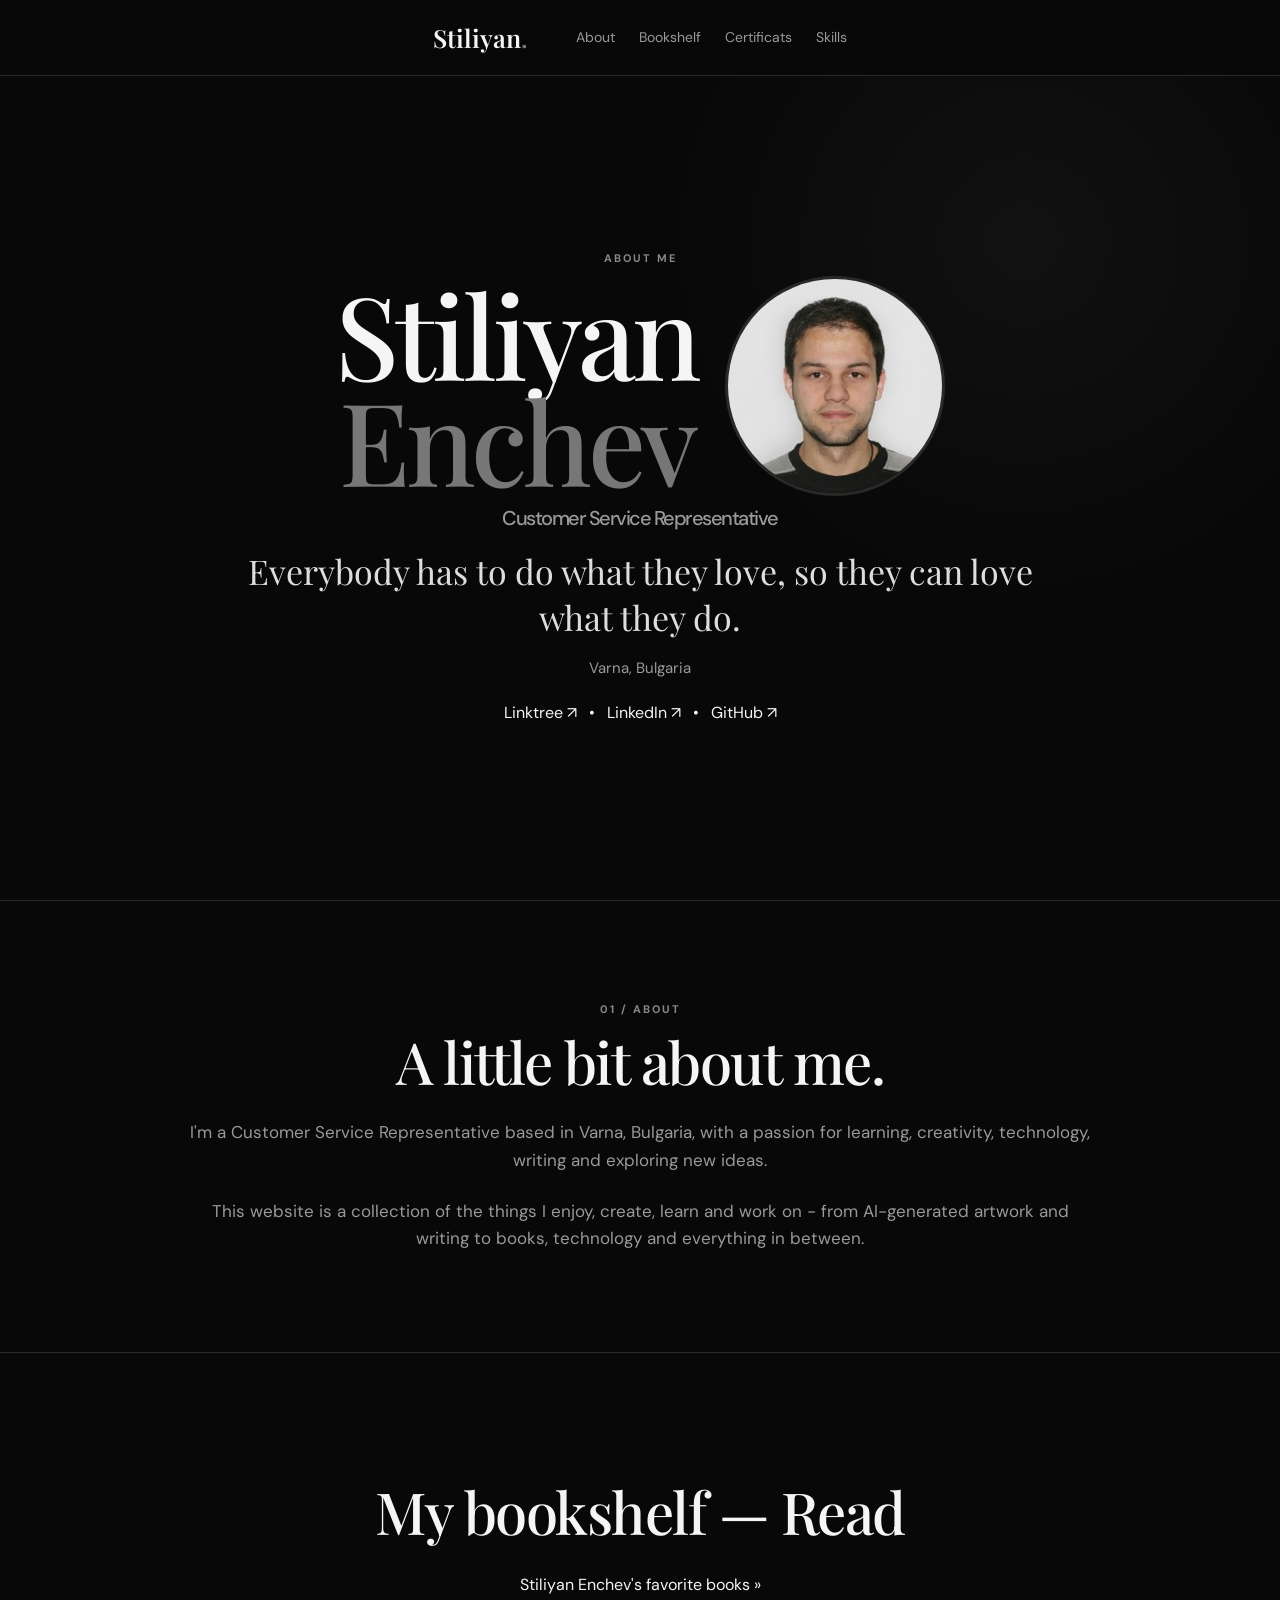
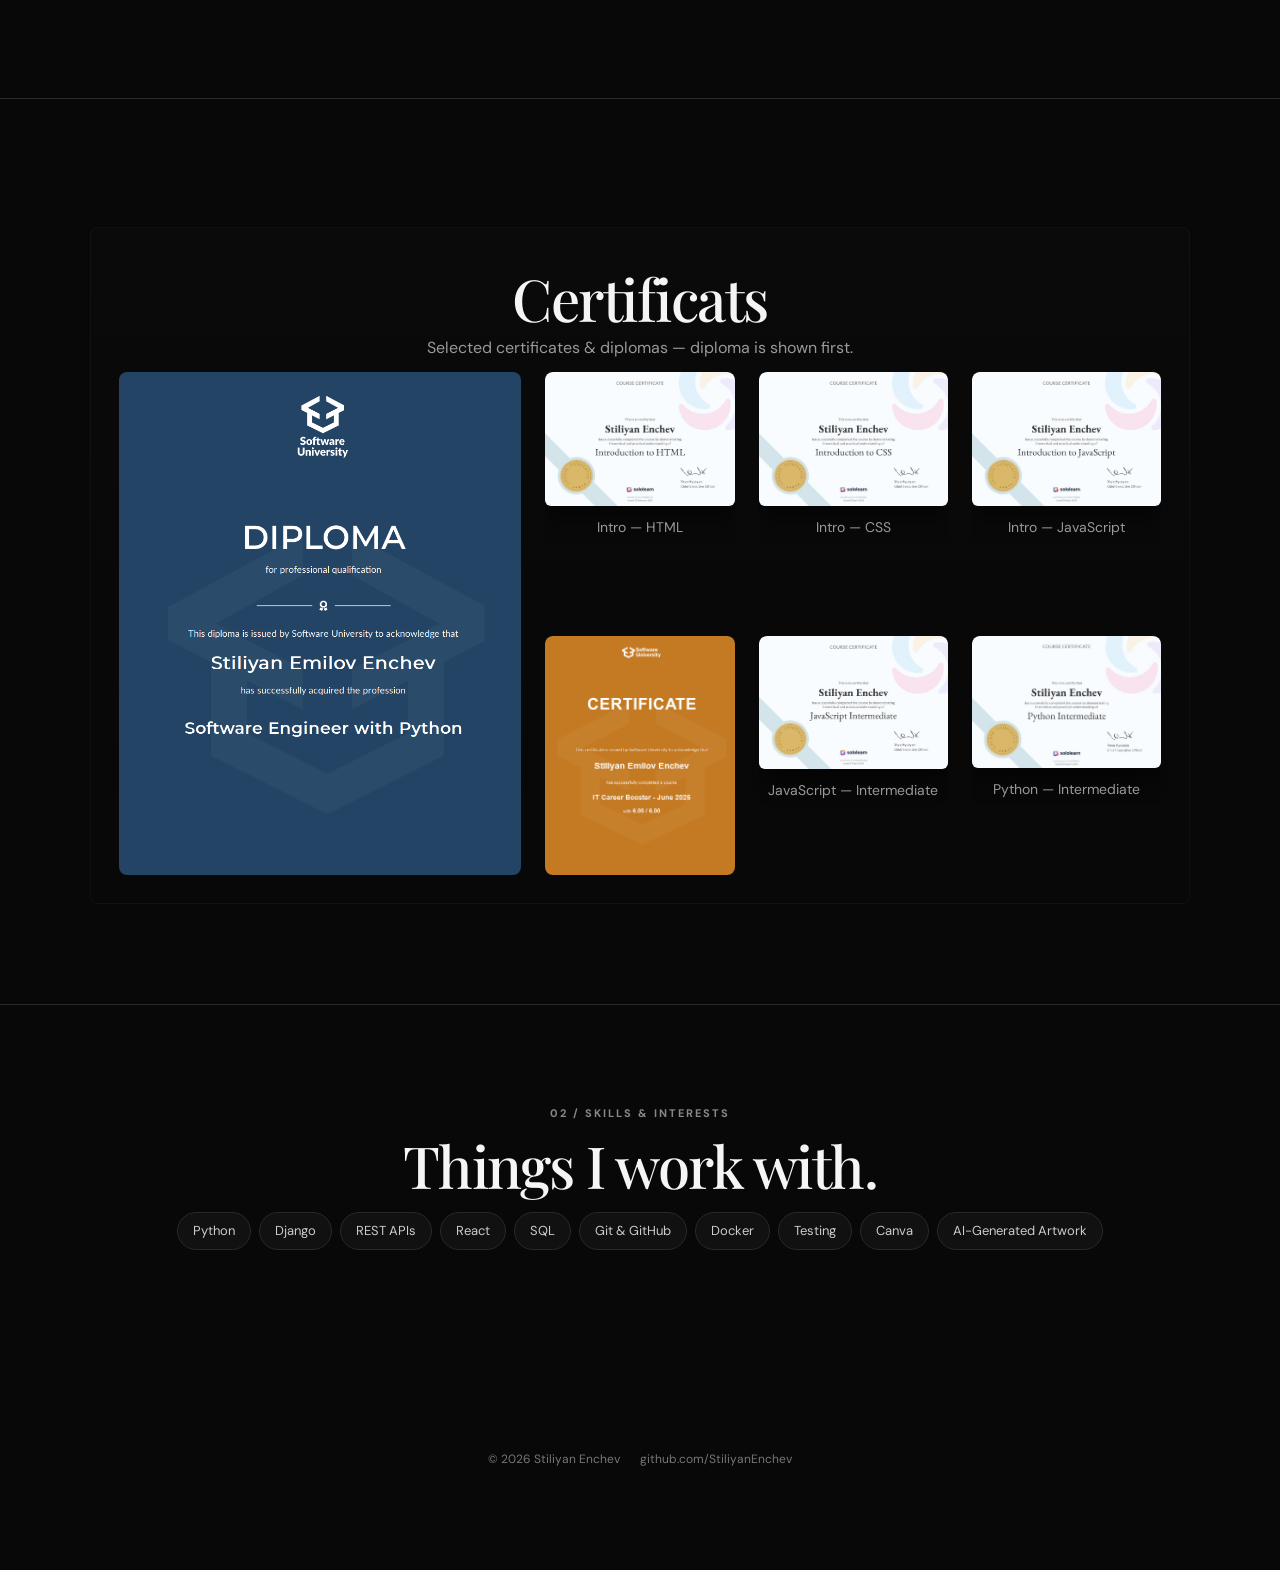
==== index.html @ a4b48a92 "update" ====
<!doctype html>
<html lang="en">
<head>
  <meta charset="utf-8" />
  <meta name="viewport" content="width=device-width, initial-scale=1" />
  <meta name="description" content="Stiliyan Enchev - personal portfolio, creative work, writing, AI artwork and books." />
  <title>Stiliyan Enchev | Personal Portfolio</title>

  <link href="https://fonts.googleapis.com/css2?family=DM+Sans:wght@400;500;600;700&family=Playfair+Display:wght@500;600&display=swap" rel="stylesheet">

  <style>
    :root{
      --background:#080808;
      --surface:#111111;
      --muted-surface:#171717;
      --text:#f5f5f5;
      --muted:#999999;
      --border:#292929;
      --white:#ffffff;

      --max-width:1400px;
      --content-width:1100px;
      --section-padding:100px;
      --header-height:76px;

      --avatar-size:220px;
      --avatar-size-medium:180px;
      --avatar-size-mobile:140px;
    }

    *{margin:0;padding:0;box-sizing:border-box;}
    html{scroll-behavior:smooth;}
    body{
      background:var(--background);
      color:var(--text);
      font-family:"DM Sans",sans-serif;
      line-height:1.6;
    }
    a{color:inherit;text-decoration:none;}

    /* Layout */
    .container{
      width: min(var(--max-width), calc(100% - 64px));
      margin:0 auto;
      text-align:center;
    }
    .content, .hero-content { max-width: var(--content-width); margin:0 auto; text-align:center; }

    /* Header */
    .site-header{ position:fixed; top:0; left:0; width:100%; height:var(--header-height); z-index:1000; background:rgba(8,8,8,0.88); backdrop-filter:blur(15px); border-bottom:1px solid var(--border); }
    .nav{ height:100%; display:flex; align-items:center; justify-content:center; gap:48px; }
    .logo{ font-family:"Playfair Display", serif; font-size:25px; font-weight:600; }
    .logo span{ color:#777777; }
    .nav-links{ display:flex; gap:24px; }
    .nav-links a{ color:var(--muted); font-size:14px; transition:color .2s; }
    .nav-links a:hover{ color:var(--white); }

    /* Typography */
    .eyebrow{ color:#888888; font-size:11px; font-weight:700; letter-spacing:2px; text-transform:uppercase; display:block; text-align:center; margin-bottom:8px; }
    h1,h2{ font-family:"Playfair Display", serif; font-weight:500; text-align:center; }
    h1{ font-size:clamp(64px,9vw,120px); line-height:0.92; letter-spacing:-4px; margin:0; }
    h1 span{ color:#777777; }
    h2{ font-size:clamp(36px,5vw,58px); line-height:1.05; letter-spacing:-1.5px; margin:12px 0 0; }

    main{ padding-top:var(--header-height); }

    .hero{ min-height:calc(100vh - var(--header-height)); display:flex; align-items:center; padding:var(--section-padding) 0; background:radial-gradient(circle at 80% 20%, rgba(255,255,255,0.04), transparent 30%); }
    .hero h2{ font-family:"DM Sans", sans-serif; font-size:20px; font-weight:500; color:var(--muted); margin-top:12px; }
    .hero-quote{ max-width:820px; margin:20px auto 0; font-family:"Playfair Display", serif; font-size:clamp(23px,3vw,34px); line-height:1.35; color:#dddddd; }
    .location{ margin-top:16px; color:var(--muted); font-size:15px; }

    /* Name + avatar */
    .name-row{
      display:inline-flex;
      align-items:center;
      gap:28px;
      justify-content:center;
      flex-wrap:wrap;
      text-align:center;
    }
    .name-row h1{ margin:0; }
    .avatar{
      width:var(--avatar-size);
      height:var(--avatar-size);
      border-radius:50%;
      object-fit:cover;
      border:3px solid var(--border);
      display:block;
      flex:0 0 var(--avatar-size);
    }

    /* Sections */
    .section{ padding:var(--section-padding) 0; border-top:1px solid var(--border); }
    .two-column{ width:100%; display:flex; flex-direction:column; align-items:center; gap:28px; }
    .section-text{ max-width:900px; color:var(--muted); font-size:17px; margin:0 auto; }
    .section-text p + p{ margin-top:24px; }

    .skills-list{ display:flex; flex-wrap:wrap; gap:8px; justify-content:center; margin:16px auto 0; }
    .skills-list span{ display:inline-flex; align-items:center; padding:8px 15px; border:1px solid var(--border); border-radius:30px; background:var(--surface); color:#cccccc; font-size:13px; transition:transform .2s, background .2s, color .2s; }
    .skills-list span:hover{ transform:translateY(-2px); background:var(--white); color:#000; }

    /* Bookshelf kept (styles omitted here for brevity) */
    .bookshelf { margin: 28px auto 0; max-width: calc(var(--content-width)); color: var(--text); }
    .gr_grid_container { display: grid; grid-template-columns: repeat(auto-fill, minmax(110px, 1fr)); gap: 16px; align-items: start; justify-items: center; padding: 8px 6px; margin: 0 auto; }
    .gr_grid_book_container { float: none; width: 100%; max-width: 140px; height: auto; padding: 0; overflow: hidden; display:flex; align-items:center; justify-content:center; background:transparent; }
    .gr_grid_book_container img { width:100%; height:auto; display:block; border-radius:6px; box-shadow:0 6px 18px rgba(0,0,0,0.45); transition: transform .18s ease, box-shadow .18s ease; }
    .gr_grid_book_container a:hover img { transform: translateY(-6px) scale(1.03); box-shadow: 0 12px 28px rgba(0,0,0,0.55); }

    /* CERTIFICATES SECTION (updated) */
    .certificates {
      background: linear-gradient(180deg, rgba(255,255,255,0.01), rgba(255,255,255,0.00));
      border: 1px solid rgba(255,255,255,0.03);
      padding: 28px;
      border-radius: 8px;
      margin: 28px auto 0;
      max-width: calc(var(--content-width));
      color: var(--text);
    }

    /* Responsive grid that adapts number of columns */
    .cert-grid {
      display: grid;
      grid-template-columns: repeat(auto-fit, minmax(180px, 1fr));
      gap: 20px;
      align-items: stretch;
      justify-items: center;
      margin-top: 12px;
      /* ensure items have consistent row height if spanning */
      grid-auto-rows: 1fr;
    }

    /* Diploma (first) emphasized: spans 2 columns and 2 rows on wide screens */
    .cert-grid > .cert-card:first-child {
      grid-column: span 2;
      grid-row: span 2;
      width: 100%;
      max-width: 520px;
    }

    .cert-card {
      width: 100%;
      max-width: 320px;
      display: block;
      background: transparent;
      border-radius: 8px;
      overflow: hidden;
      /* make a uniform box with aspect-ratio so all tiles match */
      aspect-ratio: 4 / 5; /* default tile ratio */
      display: flex;
      flex-direction: column;
    }

    /* Make the first card slightly wider aspect if desired */
    .cert-grid > .cert-card:first-child img {
      /* first image will appear larger because its container spans more grid cells */
    }

    /* Image fills the card entirely and crops when needed so all cards look consistent */
    .cert-card .cert-img {
      width: 100%;
      height: 100%;
      object-fit: cover;
      display: block;
      border-radius: 6px;
      transition: transform .18s ease, box-shadow .18s ease;
      box-shadow: 0 8px 24px rgba(0,0,0,0.55);
      background: linear-gradient(180deg, #111 0%, #0b0b0b 100%);
    }

    .cert-card a:hover .cert-img {
      transform: translateY(-6px) scale(1.02);
      box-shadow: 0 18px 36px rgba(0,0,0,0.65);
    }

    .cert-caption {
      margin-top: 10px;
      color: var(--muted);
      font-size: 14px;
      text-align: center;
    }

    /* Responsive adjustments */
    @media (min-width:1200px) {
      .cert-grid { gap: 24px; }
      .cert-grid > .cert-card:first-child { grid-column: span 2; grid-row: span 2; }
    }

    @media (max-width:900px){
      /* smaller screens: first card spans full width so no awkward gaps */
      .cert-grid { grid-template-columns: repeat(auto-fit, minmax(160px, 1fr)); gap: 16px; }
      .cert-grid > .cert-card:first-child { grid-column: 1 / -1; grid-row: auto; aspect-ratio: 16 / 9; max-width: 720px; }
    }

    @media (max-width:700px){
      :root{ --section-padding:70px; --avatar-size: var(--avatar-size-mobile); --content-width:calc(100% - 48px); }
      .container{ width:calc(100% - 48px); }
      .cert-grid { grid-template-columns: repeat(2, 1fr); gap: 12px; }
      .cert-grid > .cert-card:first-child { grid-column: 1 / -1; grid-row: auto; aspect-ratio: 16 / 9; max-width: 100%; }
      .cert-card { aspect-ratio: 4 / 3; }
      h1{ font-size:clamp(58px,17vw,90px); letter-spacing:-3px; }
    }

    footer{ padding:var(--section-padding) 0; }
    .footer-content{ display:flex; justify-content:center; align-items:center; gap:20px; color:#777777; font-size:12px; flex-wrap:wrap; text-align:center; }
  </style>
</head>
<body>
  <header class="site-header" role="banner">
    <nav class="nav container" role="navigation" aria-label="Main navigation">
      <a class="logo" href="#home">Stiliyan<span>.</span></a>
      <div class="nav-links">
        <a href="#about">About</a>
        <a href="#bookshelf">Bookshelf</a>
        <a href="#certificates">Certificats</a>
        <a href="#skills">Skills</a>
      </div>
    </nav>
  </header>

  <main id="main">
    <!-- HERO -->
    <section id="home" class="hero" aria-labelledby="hero-title">
      <div class="container">
        <div class="hero-content">
          <p class="eyebrow">ABOUT ME</p>

          <div class="name-row" role="group" aria-label="Name and photo">
            <h1 id="hero-title">Stiliyan<br><span>Enchev</span></h1>

            <img
              class="avatar"
              src="prof%20photo.jpg"
              srcset="prof%20photo.jpg 400w, prof%20photo.jpg 800w"
              sizes="(max-width:700px) 140px, (max-width:900px) 180px, 220px"
              alt="Stiliyan Enchev"
              width="220"
              height="220"
            />
          </div>

          <h2>Customer Service Representative</h2>

          <p class="hero-quote">Everybody has to do what they love, so they can love what they do.</p>
          <p class="location">Varna, Bulgaria</p>

          <div class="social-links" style="margin-top:20px;">
            <a href="https://linktr.ee/SEnchev" target="_blank" rel="noopener noreferrer">Linktree ↗</a>
            <span style="margin:0 8px">•</span>
            <a href="https://linkedin.com/in/stiliyan-enchev-1412b3146" target="_blank" rel="noopener noreferrer">LinkedIn ↗</a>
            <span style="margin:0 8px">•</span>
            <a href="https://github.com/StiliyanEnchev" target="_blank" rel="noopener noreferrer">GitHub ↗</a>
          </div>
        </div>
      </div>
    </section>

    <!-- ABOUT -->
    <section id="about" class="section" aria-labelledby="about-title">
      <div class="container">
        <div class="content">
          <div class="two-column">
            <div>
              <p class="eyebrow">01 / ABOUT</p>
              <h2 id="about-title">A little bit about me.</h2>
            </div>

            <div class="section-text">
              <p>I'm a Customer Service Representative based in Varna, Bulgaria, with a passion for learning, creativity, technology, writing and exploring new ideas.</p>
              <p>This website is a collection of the things I enjoy, create, learn and work on - from AI-generated artwork and writing to books, technology and everything in between.</p>
            </div>
          </div>
        </div>
      </div>
    </section>

    <!-- BOOKSHELF (Goodreads) -->
    <section id="bookshelf" class="section" aria-labelledby="bookshelf-title">
      <div class="container">
        <div class="bookshelf" role="region" aria-labelledby="bookshelf-title">
          <h2 id="bookshelf-title">My bookshelf — Read</h2>

          <div id="gr_grid_widget_1787653292">
            <div class="gr_grid_container">
              <!-- Keep your Goodreads static cover items here (omitted for brevity) -->
            </div>

            <div style="margin-top:14px; text-align:center;">
              <a class="gr_grid_branding" rel="nofollow" href="https://www.goodreads.com/user/show/72587974-stiliyan-enchev">Stiliyan Enchev's favorite books »</a>
            </div>

            <noscript><div style="margin-top:12px; color:var(--muted);">Share <a rel="nofollow" href="/">book reviews</a> and ratings with Stiliyan, and even join a <a rel="nofollow" href="/group">book club</a> on Goodreads.</div></noscript>
          </div>

          <script src="https://www.goodreads.com/review/grid_widget/72587974.My%20bookshelf?cover_size=medium&hide_link=&hide_title=&num_books=32&order=a&shelf=read&sort=date_added&widget_id=1787653292" type="text/javascript" charset="utf-8"></script>
        </div>
      </div>
    </section>

    <!-- CERTIFICATS -->
    <section id="certificates" class="section" aria-labelledby="certificates-title">
      <div class="container">
        <div class="certificates" role="region" aria-labelledby="certificates-title">
          <h2 id="certificates-title">Certificats</h2>

          <p style="color:var(--muted); margin-top:6px;">Selected certificates & diplomas — diploma is shown first.</p>

          <div class="cert-grid" aria-live="polite">
            <!-- Diploma (always first) -->
            <figure class="cert-card">
              <a href="Diploma-python.png" target="_blank" rel="noopener noreferrer">
                <img class="cert-img" src="Diploma-python.png" alt="Diploma — Python" loading="eager" />
              </a>
              <figcaption class="cert-caption">Diploma — Python</figcaption>
            </figure>

            <!-- Other certificates (all tiles have same box ratio; images will be cropped to fit) -->
            <figure class="cert-card">
              <a href="HTML-intro.jpg" target="_blank" rel="noopener noreferrer">
                <img class="cert-img" src="HTML-intro.jpg" alt="Intro to HTML" loading="lazy" />
              </a>
              <figcaption class="cert-caption">Intro — HTML</figcaption>
            </figure>

            <figure class="cert-card">
              <a href="Intro-CSS.jpg" target="_blank" rel="noopener noreferrer">
                <img class="cert-img" src="Intro-CSS.jpg" alt="Intro to CSS" loading="lazy" />
              </a>
              <figcaption class="cert-caption">Intro — CSS</figcaption>
            </figure>

            <figure class="cert-card">
              <a href="Intro-Javascript.jpg" target="_blank" rel="noopener noreferrer">
                <img class="cert-img" src="Intro-Javascript.jpg" alt="Intro to JavaScript" loading="lazy" />
              </a>
              <figcaption class="cert-caption">Intro — JavaScript</figcaption>
            </figure>

            <figure class="cert-card">
              <a href="IT booster.png" target="_blank" rel="noopener noreferrer">
                <img class="cert-img" src="IT booster.png" alt="IT Booster certificate" loading="lazy" />
              </a>
              <figcaption class="cert-caption">IT Booster</figcaption>
            </figure>

            <figure class="cert-card">
              <a href="JavaScript Intermediate.jpg" target="_blank" rel="noopener noreferrer">
                <img class="cert-img" src="JavaScript Intermediate.jpg" alt="JavaScript Intermediate certificate" loading="lazy" />
              </a>
              <figcaption class="cert-caption">JavaScript — Intermediate</figcaption>
            </figure>

            <figure class="cert-card">
              <a href="Python-intermediate.jpg" target="_blank" rel="noopener noreferrer">
                <img class="cert-img" src="Python-intermediate.jpg" alt="Python Intermediate certificate" loading="lazy" />
              </a>
              <figcaption class="cert-caption">Python — Intermediate</figcaption>
            </figure>
          </div>
        </div>
      </div>
    </section>

    <!-- SKILLS -->
    <section id="skills" class="section skills-section" aria-labelledby="skills-title">
      <div class="container">
        <div class="content">
          <p class="eyebrow">02 / SKILLS &amp; INTERESTS</p>
          <h2 id="skills-title">Things I work with.</h2>

          <div class="skills-list" role="list" style="margin-top:16px;">
            <span role="listitem">Python</span>
            <span role="listitem">Django</span>
            <span role="listitem">REST APIs</span>
            <span role="listitem">React</span>
            <span role="listitem">SQL</span>
            <span role="listitem">Git &amp; GitHub</span>
            <span role="listitem">Docker</span>
            <span role="listitem">Testing</span>
            <span role="listitem">Canva</span>
            <span role="listitem">AI-Generated Artwork</span>
          </div>
        </div>
      </div>
    </section>
  </main>

  <footer>
    <div class="container">
      <div class="content footer-content">
        <span>© 2026 Stiliyan Enchev</span>
        <a href="https://github.com/StiliyanEnchev" target="_blank" rel="noopener noreferrer">github.com/StiliyanEnchev</a>
      </div>
    </div>
  </footer>
</body>
</html>
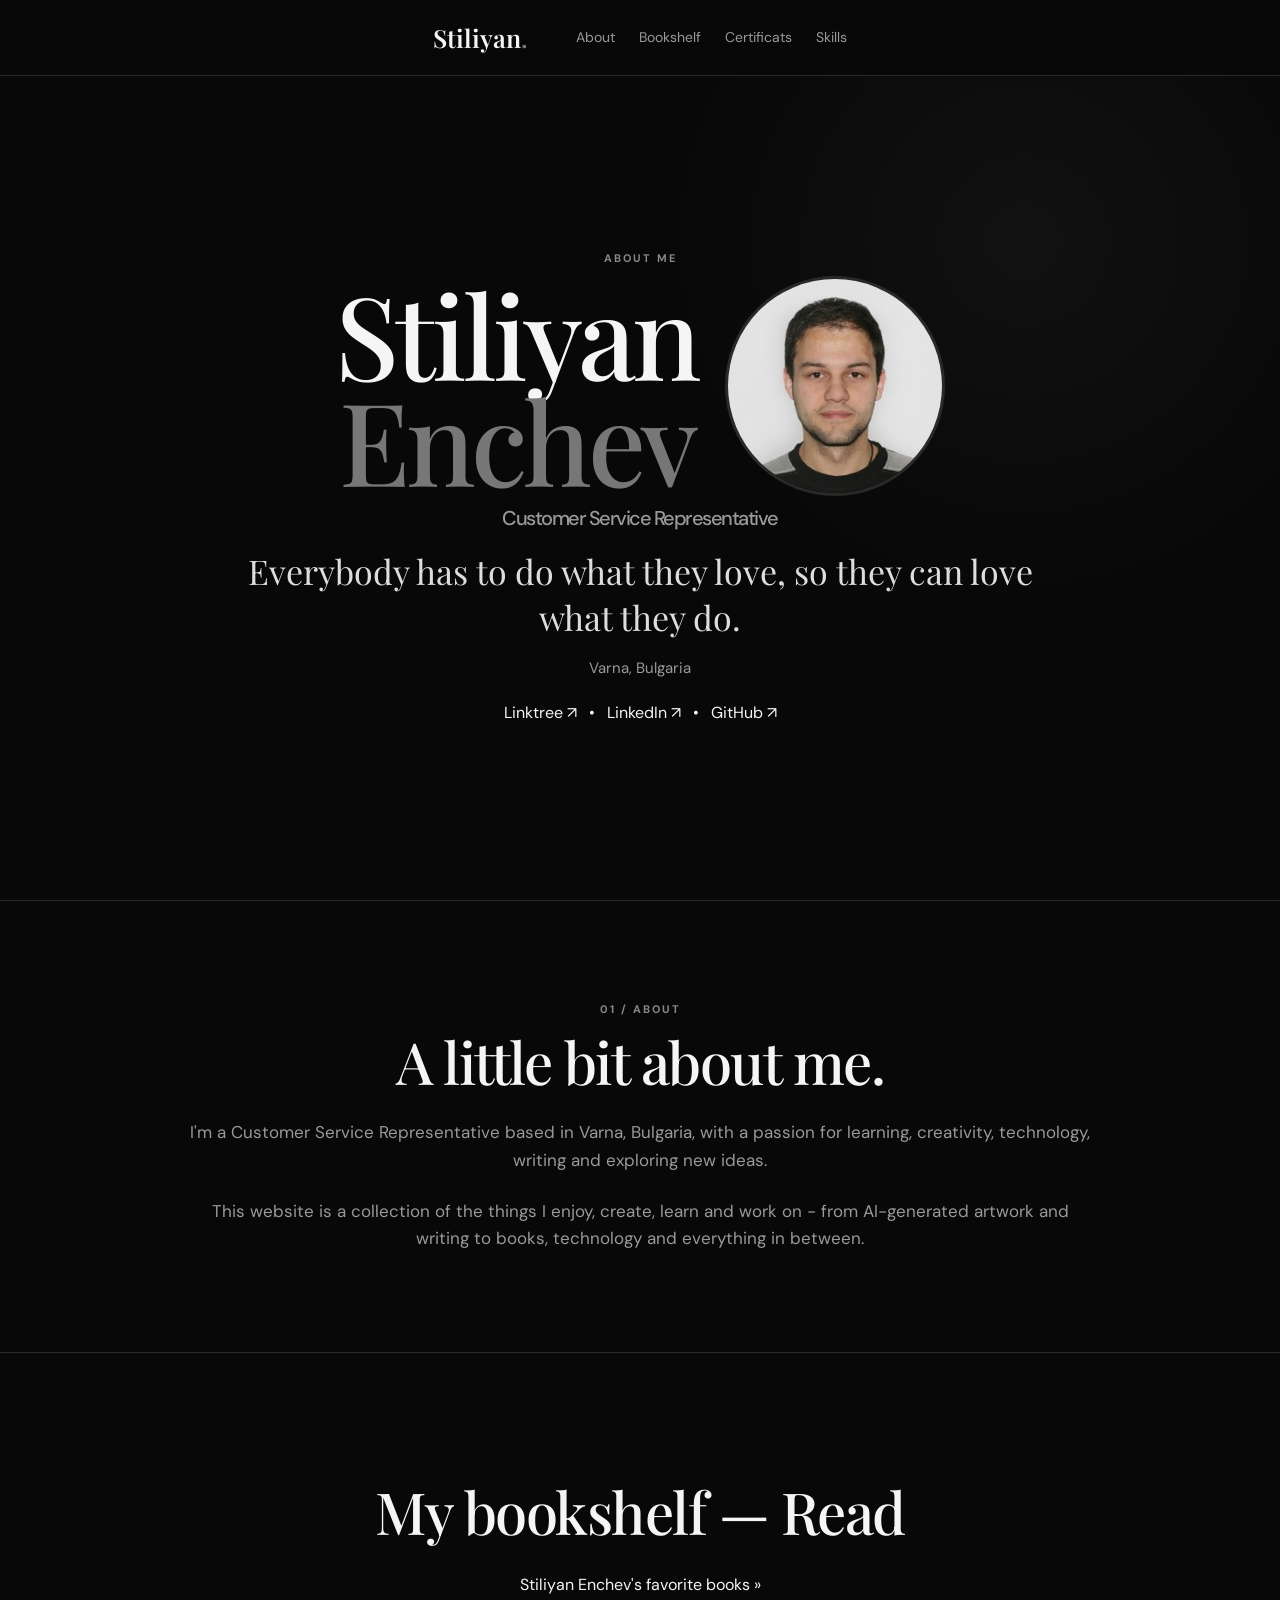
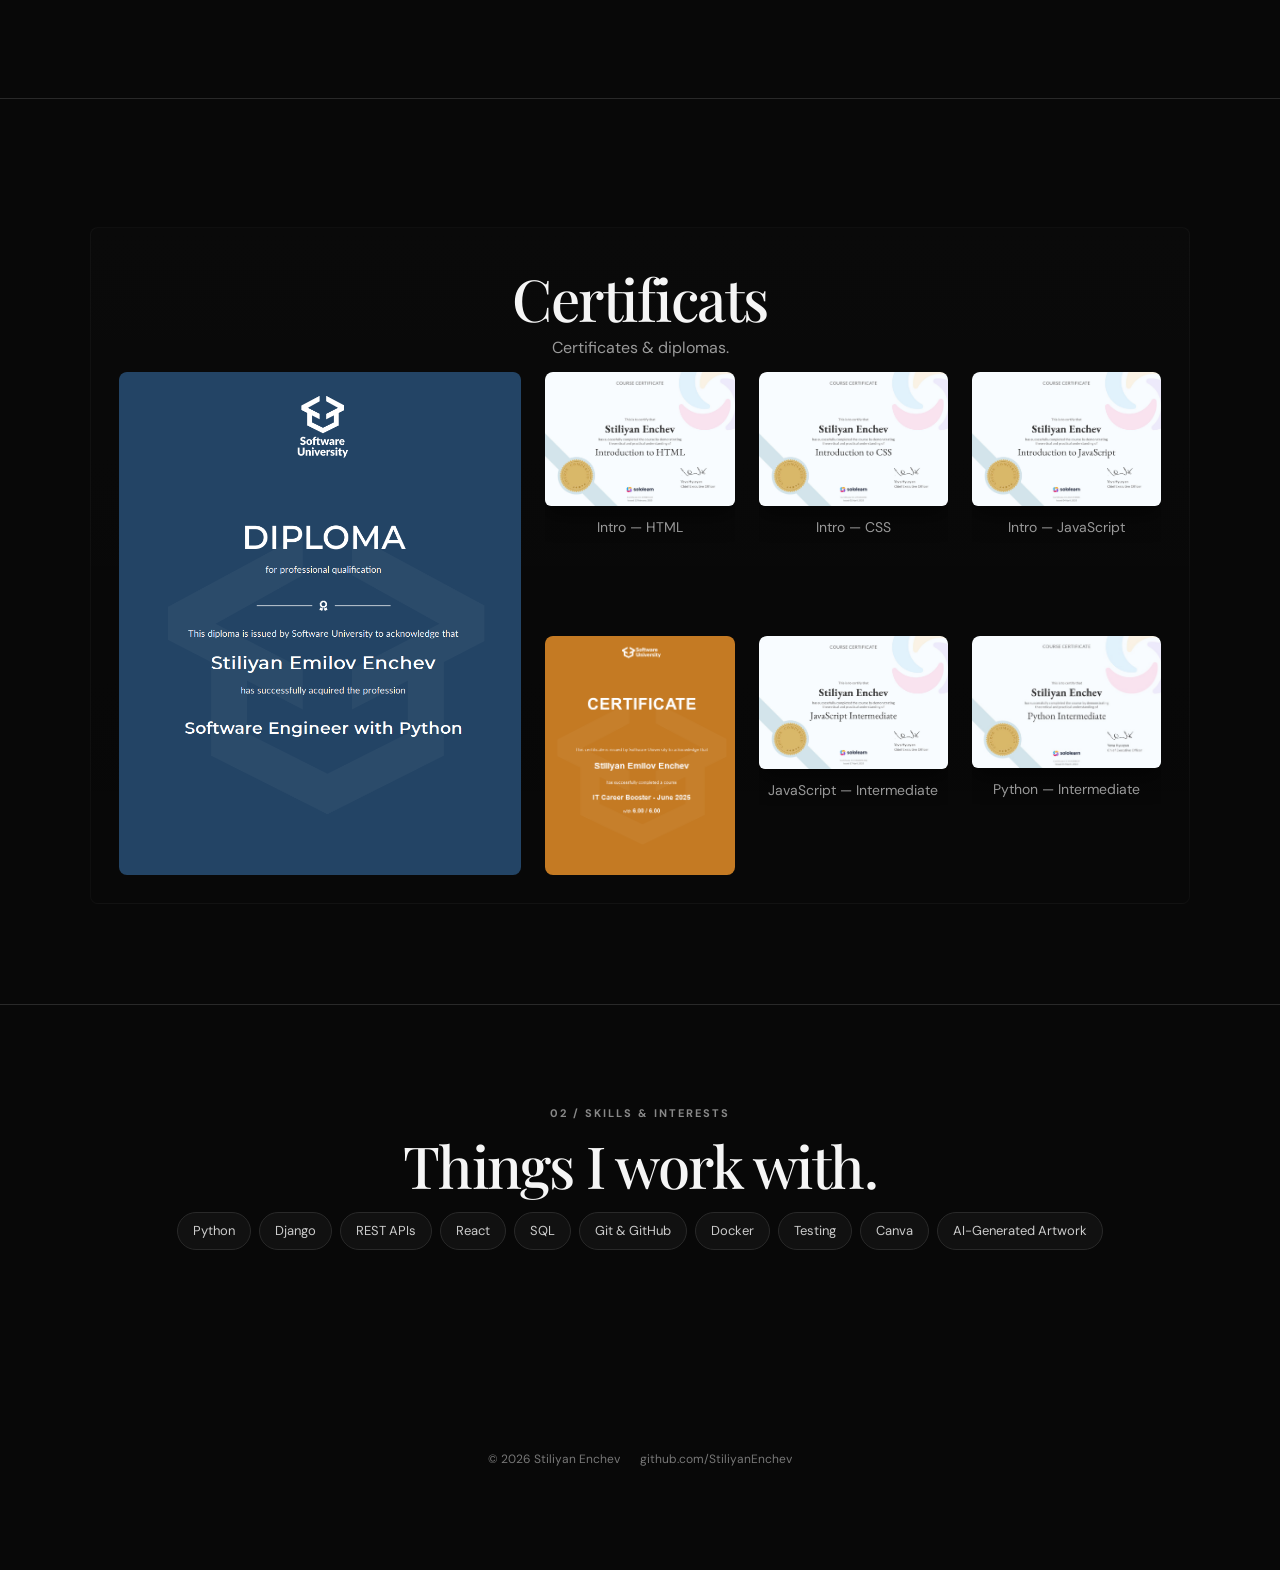
==== commit 3f4598f8: "commit" ====
--- a/index.html
+++ b/index.html
@@ -302,7 +302,7 @@
         <div class="certificates" role="region" aria-labelledby="certificates-title">
           <h2 id="certificates-title">Certificats</h2>
 
-          <p style="color:var(--muted); margin-top:6px;">Selected certificates & diplomas — diploma is shown first.</p>
+          <p style="color:var(--muted); margin-top:6px;">Certificates & diplomas.</p>
 
           <div class="cert-grid" aria-live="polite">
             <!-- Diploma (always first) -->
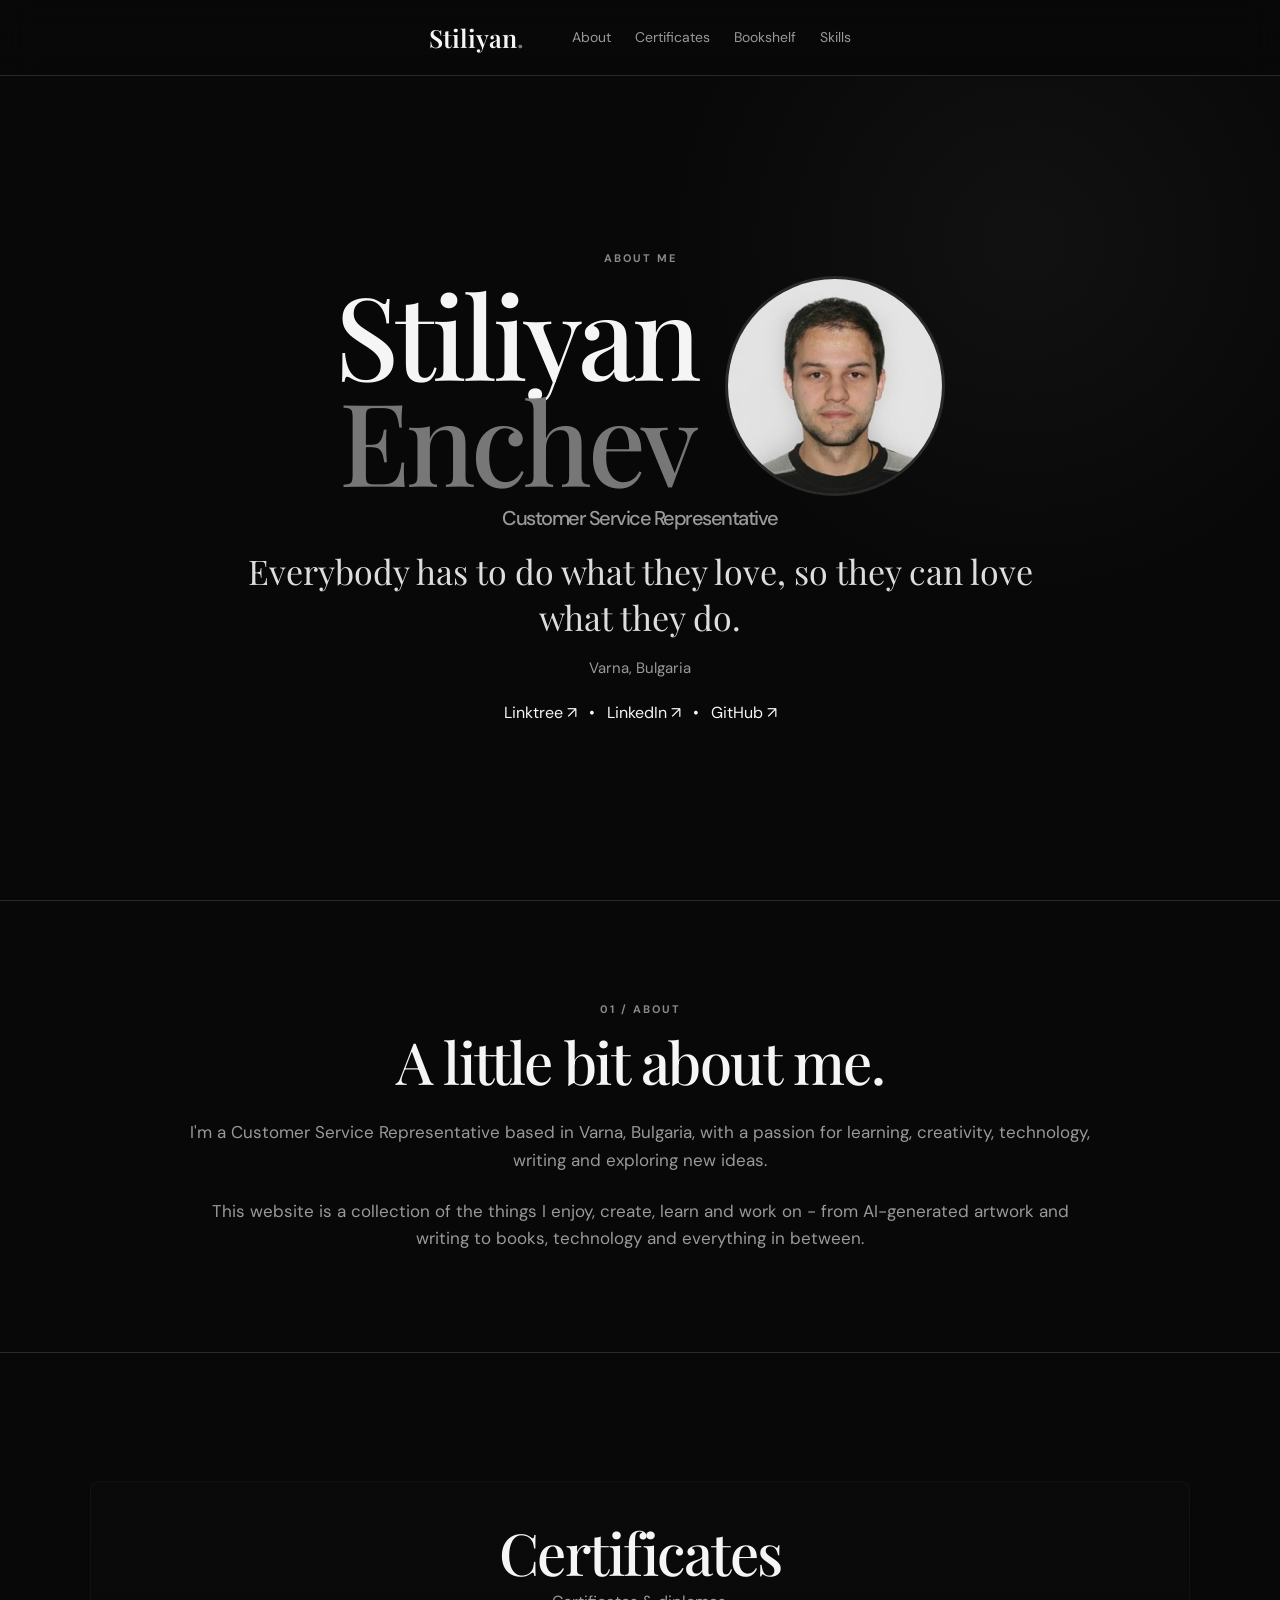
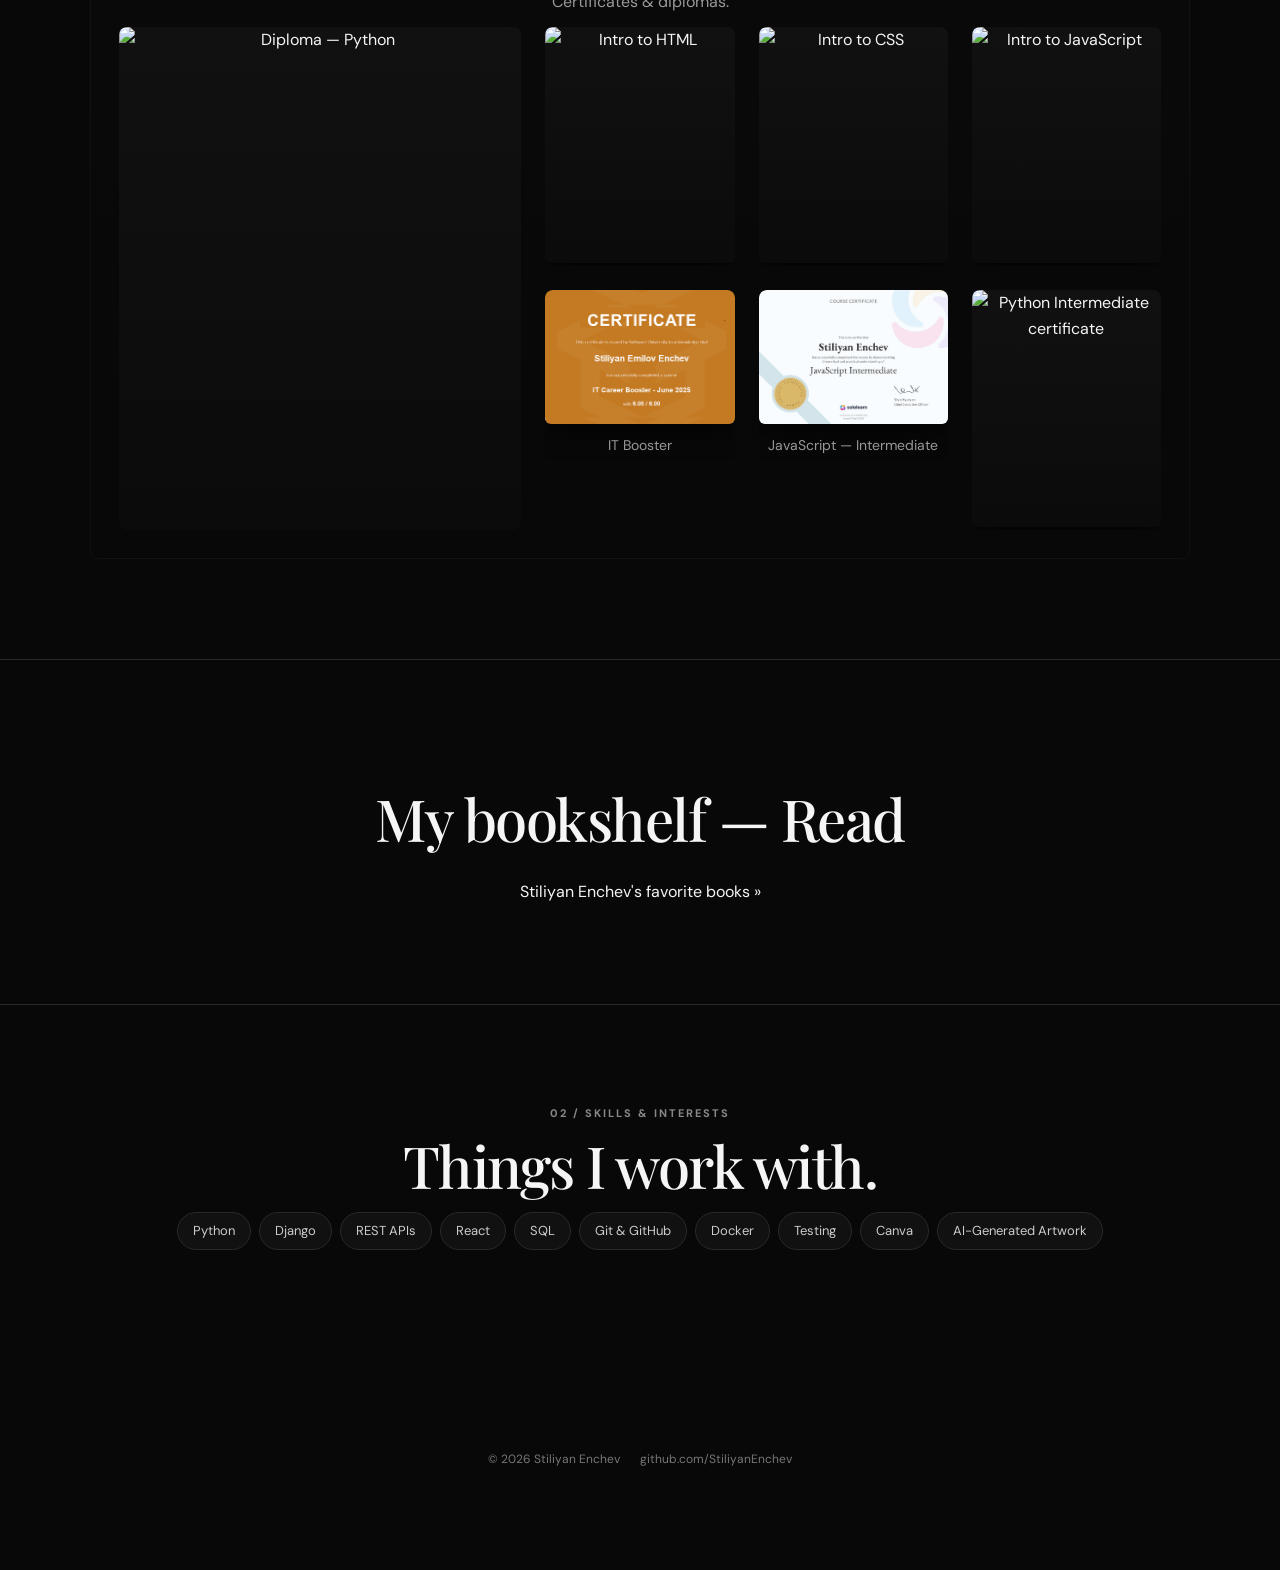
==== commit 6d1931f1: "names fixed, sections changed so first are certificats" ====
--- a/index.html
+++ b/index.html
@@ -140,7 +140,6 @@
     .cert-card {
       width: 100%;
       max-width: 320px;
-      display: block;
       background: transparent;
       border-radius: 8px;
       overflow: hidden;
@@ -148,11 +147,6 @@
       aspect-ratio: 4 / 5; /* default tile ratio */
       display: flex;
       flex-direction: column;
-    }
-
-    /* Make the first card slightly wider aspect if desired */
-    .cert-grid > .cert-card:first-child img {
-      /* first image will appear larger because its container spans more grid cells */
     }
 
     /* Image fills the card entirely and crops when needed so all cards look consistent */
@@ -179,6 +173,8 @@
       text-align: center;
     }
 
+    .social-links { margin-top:20px; }
+
     /* Responsive adjustments */
     @media (min-width:1200px) {
       .cert-grid { gap: 24px; }
@@ -210,8 +206,8 @@
       <a class="logo" href="#home">Stiliyan<span>.</span></a>
       <div class="nav-links">
         <a href="#about">About</a>
+        <a href="#certificates">Certificates</a>
         <a href="#bookshelf">Bookshelf</a>
-        <a href="#certificates">Certificats</a>
         <a href="#skills">Skills</a>
       </div>
     </nav>
@@ -229,8 +225,8 @@
 
             <img
               class="avatar"
-              src="prof%20photo.jpg"
-              srcset="prof%20photo.jpg 400w, prof%20photo.jpg 800w"
+              src="prof-photo.jpg"
+              srcset="prof-photo.jpg 400w, prof-photo.jpg 800w"
               sizes="(max-width:700px) 140px, (max-width:900px) 180px, 220px"
               alt="Stiliyan Enchev"
               width="220"
@@ -243,7 +239,7 @@
           <p class="hero-quote">Everybody has to do what they love, so they can love what they do.</p>
           <p class="location">Varna, Bulgaria</p>
 
-          <div class="social-links" style="margin-top:20px;">
+          <div class="social-links">
             <a href="https://linktr.ee/SEnchev" target="_blank" rel="noopener noreferrer">Linktree ↗</a>
             <span style="margin:0 8px">•</span>
             <a href="https://linkedin.com/in/stiliyan-enchev-1412b3146" target="_blank" rel="noopener noreferrer">LinkedIn ↗</a>
@@ -273,6 +269,70 @@
       </div>
     </section>
 
+    <!-- CERTIFICATES (moved before bookshelf) -->
+    <section id="certificates" class="section" aria-labelledby="certificates-title">
+      <div class="container">
+        <div class="certificates" role="region" aria-labelledby="certificates-title">
+          <h2 id="certificates-title">Certificates</h2>
+
+          <p style="color:var(--muted); margin-top:6px;">Certificates &amp; diplomas.</p>
+
+          <div class="cert-grid">
+            <!-- Diploma (always first) -->
+            <figure class="cert-card">
+              <a href="diploma-python.png" target="_blank" rel="noopener noreferrer">
+                <img class="cert-img" src="diploma-python.png" alt="Diploma — Python" loading="eager" width="800" height="1000" />
+              </a>
+              <figcaption class="cert-caption">Diploma — Python</figcaption>
+            </figure>
+
+            <!-- Other certificates (all tiles have same box ratio; images will be cropped to fit) -->
+            <figure class="cert-card">
+              <a href="html-intro.jpg" target="_blank" rel="noopener noreferrer">
+                <img class="cert-img" src="html-intro.jpg" alt="Intro to HTML" loading="lazy" width="800" height="1000" />
+              </a>
+              <figcaption class="cert-caption">Intro — HTML</figcaption>
+            </figure>
+
+            <figure class="cert-card">
+              <a href="intro-css.jpg" target="_blank" rel="noopener noreferrer">
+                <img class="cert-img" src="intro-css.jpg" alt="Intro to CSS" loading="lazy" width="800" height="1000" />
+              </a>
+              <figcaption class="cert-caption">Intro — CSS</figcaption>
+            </figure>
+
+            <figure class="cert-card">
+              <a href="intro-javascript.jpg" target="_blank" rel="noopener noreferrer">
+                <img class="cert-img" src="intro-javascript.jpg" alt="Intro to JavaScript" loading="lazy" width="800" height="1000" />
+              </a>
+              <figcaption class="cert-caption">Intro — JavaScript</figcaption>
+            </figure>
+
+            <figure class="cert-card">
+              <a href="it-booster.png" target="_blank" rel="noopener noreferrer">
+                <img class="cert-img" src="it-booster.png" alt="IT Booster certificate" loading="lazy" width="800" height="1000" />
+              </a>
+              <figcaption class="cert-caption">IT Booster</figcaption>
+            </figure>
+
+            <figure class="cert-card">
+              <a href="javascript-intermediate.jpg" target="_blank" rel="noopener noreferrer">
+                <img class="cert-img" src="javascript-intermediate.jpg" alt="JavaScript Intermediate certificate" loading="lazy" width="800" height="1000" />
+              </a>
+              <figcaption class="cert-caption">JavaScript — Intermediate</figcaption>
+            </figure>
+
+            <figure class="cert-card">
+              <a href="python-intermediate.jpg" target="_blank" rel="noopener noreferrer">
+                <img class="cert-img" src="python-intermediate.jpg" alt="Python Intermediate certificate" loading="lazy" width="800" height="1000" />
+              </a>
+              <figcaption class="cert-caption">Python — Intermediate</figcaption>
+            </figure>
+          </div>
+        </div>
+      </div>
+    </section>
+
     <!-- BOOKSHELF (Goodreads) -->
     <section id="bookshelf" class="section" aria-labelledby="bookshelf-title">
       <div class="container">
@@ -292,70 +352,6 @@
           </div>
 
           <script src="https://www.goodreads.com/review/grid_widget/72587974.My%20bookshelf?cover_size=medium&hide_link=&hide_title=&num_books=32&order=a&shelf=read&sort=date_added&widget_id=1787653292" type="text/javascript" charset="utf-8"></script>
-        </div>
-      </div>
-    </section>
-
-    <!-- CERTIFICATS -->
-    <section id="certificates" class="section" aria-labelledby="certificates-title">
-      <div class="container">
-        <div class="certificates" role="region" aria-labelledby="certificates-title">
-          <h2 id="certificates-title">Certificats</h2>
-
-          <p style="color:var(--muted); margin-top:6px;">Certificates & diplomas.</p>
-
-          <div class="cert-grid" aria-live="polite">
-            <!-- Diploma (always first) -->
-            <figure class="cert-card">
-              <a href="Diploma-python.png" target="_blank" rel="noopener noreferrer">
-                <img class="cert-img" src="Diploma-python.png" alt="Diploma — Python" loading="eager" />
-              </a>
-              <figcaption class="cert-caption">Diploma — Python</figcaption>
-            </figure>
-
-            <!-- Other certificates (all tiles have same box ratio; images will be cropped to fit) -->
-            <figure class="cert-card">
-              <a href="HTML-intro.jpg" target="_blank" rel="noopener noreferrer">
-                <img class="cert-img" src="HTML-intro.jpg" alt="Intro to HTML" loading="lazy" />
-              </a>
-              <figcaption class="cert-caption">Intro — HTML</figcaption>
-            </figure>
-
-            <figure class="cert-card">
-              <a href="Intro-CSS.jpg" target="_blank" rel="noopener noreferrer">
-                <img class="cert-img" src="Intro-CSS.jpg" alt="Intro to CSS" loading="lazy" />
-              </a>
-              <figcaption class="cert-caption">Intro — CSS</figcaption>
-            </figure>
-
-            <figure class="cert-card">
-              <a href="Intro-Javascript.jpg" target="_blank" rel="noopener noreferrer">
-                <img class="cert-img" src="Intro-Javascript.jpg" alt="Intro to JavaScript" loading="lazy" />
-              </a>
-              <figcaption class="cert-caption">Intro — JavaScript</figcaption>
-            </figure>
-
-            <figure class="cert-card">
-              <a href="IT booster.png" target="_blank" rel="noopener noreferrer">
-                <img class="cert-img" src="IT booster.png" alt="IT Booster certificate" loading="lazy" />
-              </a>
-              <figcaption class="cert-caption">IT Booster</figcaption>
-            </figure>
-
-            <figure class="cert-card">
-              <a href="JavaScript Intermediate.jpg" target="_blank" rel="noopener noreferrer">
-                <img class="cert-img" src="JavaScript Intermediate.jpg" alt="JavaScript Intermediate certificate" loading="lazy" />
-              </a>
-              <figcaption class="cert-caption">JavaScript — Intermediate</figcaption>
-            </figure>
-
-            <figure class="cert-card">
-              <a href="Python-intermediate.jpg" target="_blank" rel="noopener noreferrer">
-                <img class="cert-img" src="Python-intermediate.jpg" alt="Python Intermediate certificate" loading="lazy" />
-              </a>
-              <figcaption class="cert-caption">Python — Intermediate</figcaption>
-            </figure>
-          </div>
         </div>
       </div>
     </section>
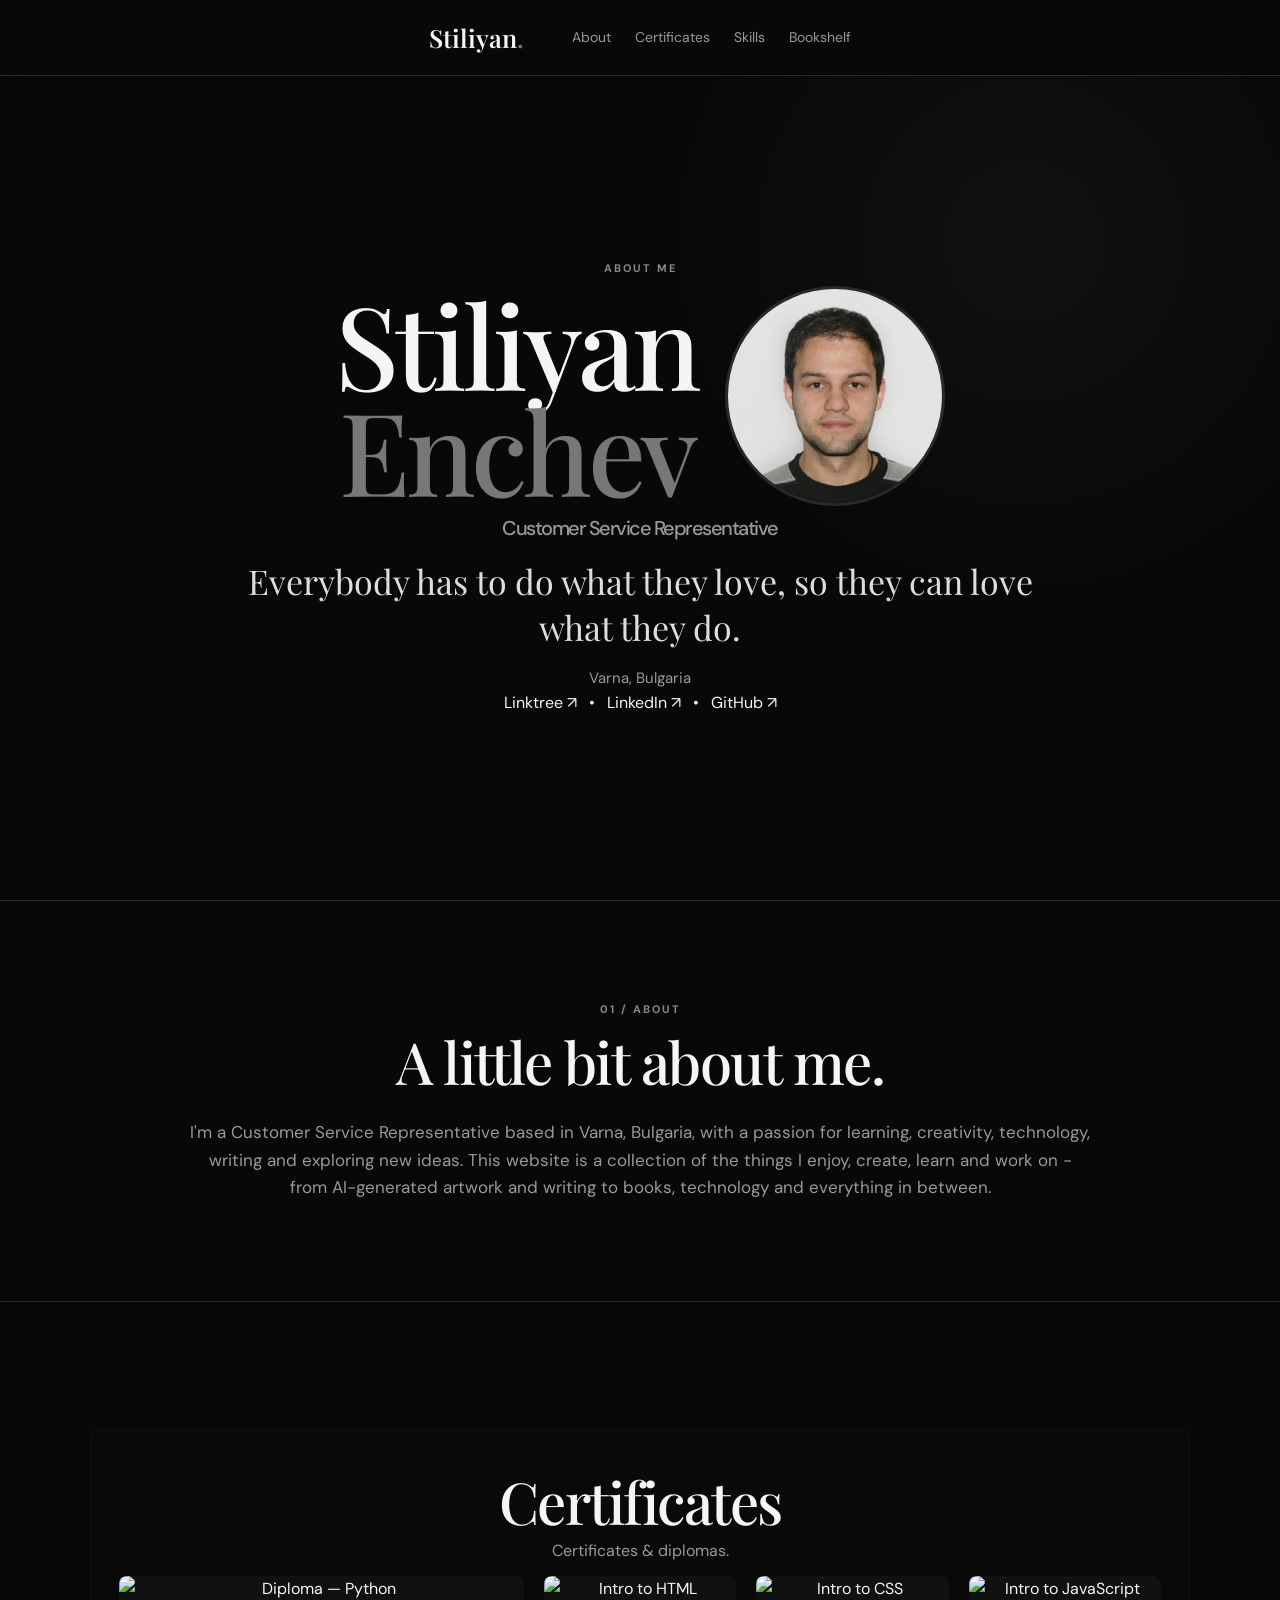
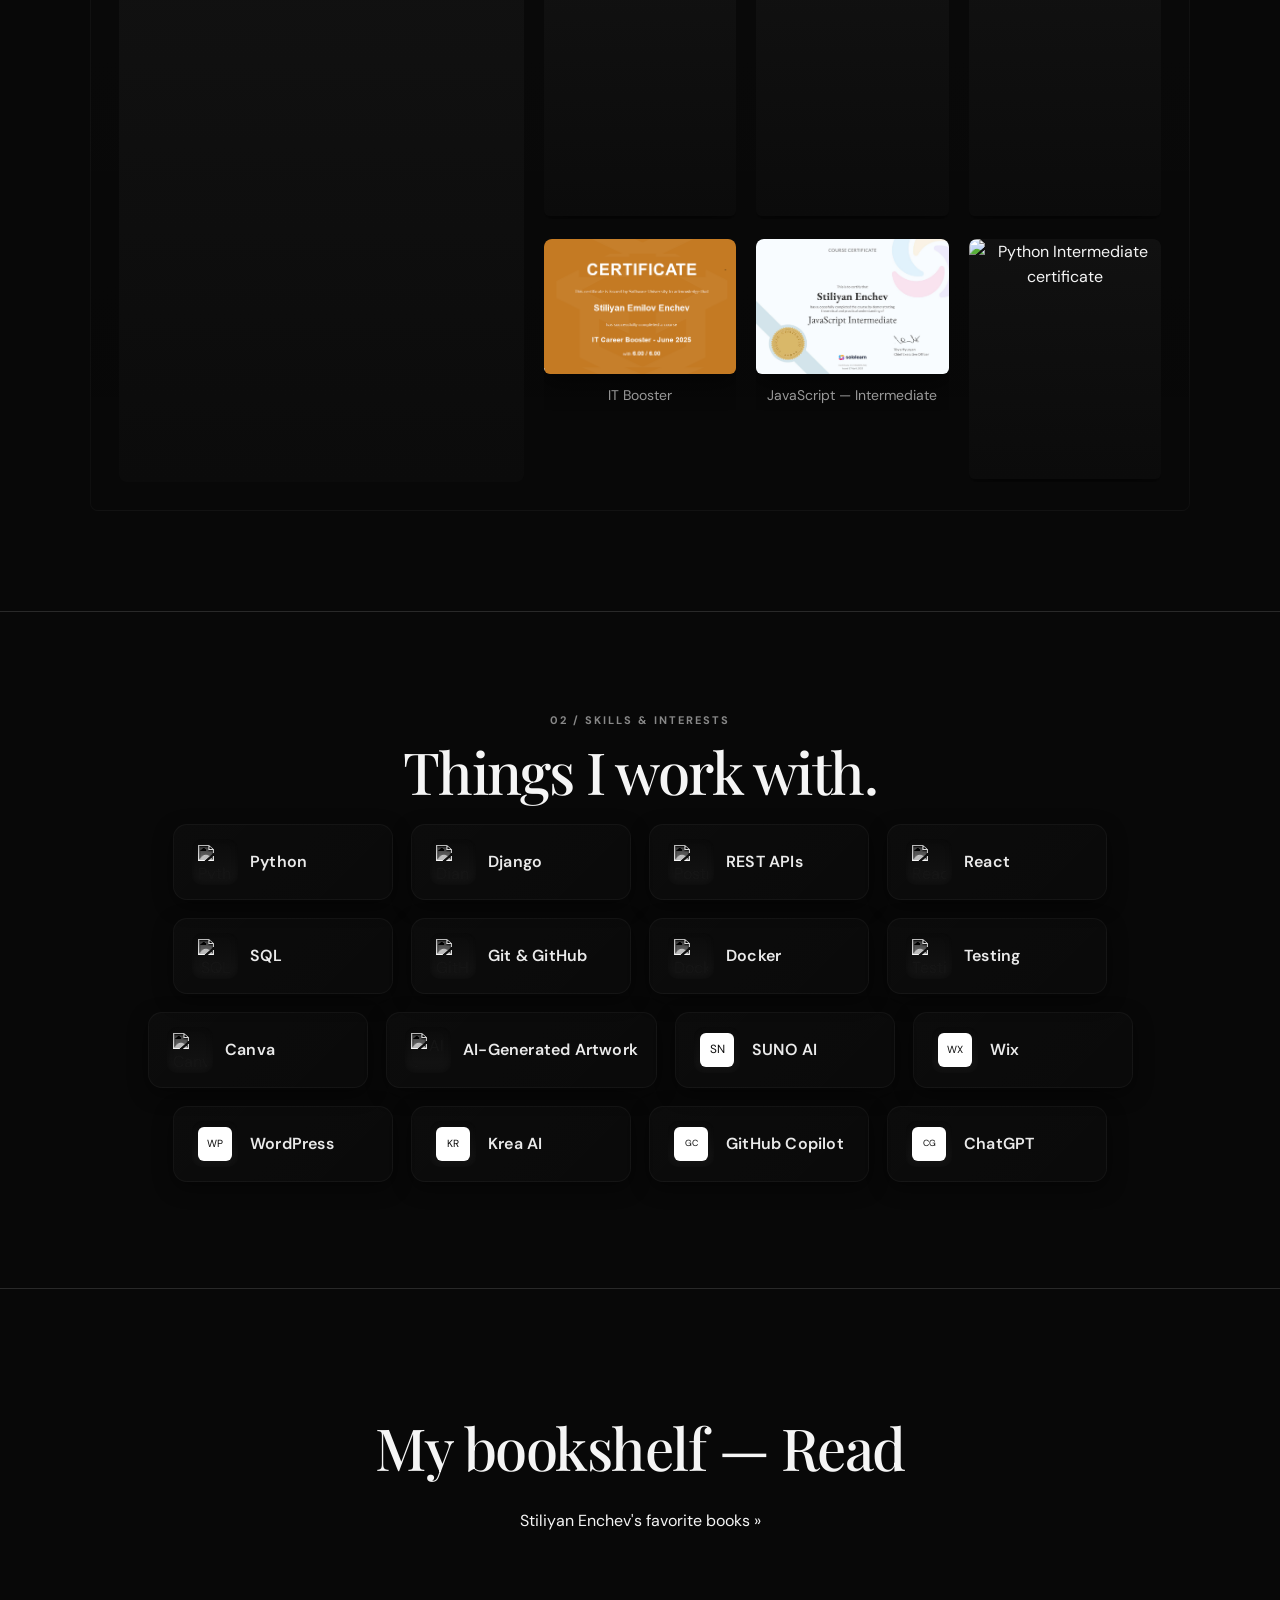
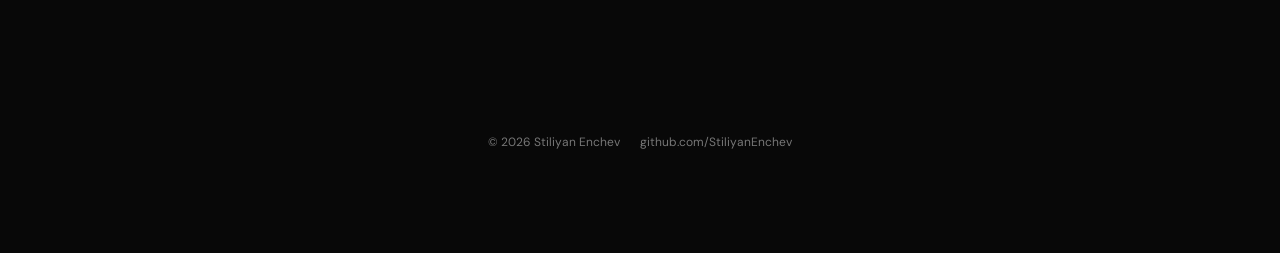
==== commit cce96f34: "icons and skills section updated" ====
--- a/index.html
+++ b/index.html
@@ -95,18 +95,97 @@
     .section-text{ max-width:900px; color:var(--muted); font-size:17px; margin:0 auto; }
     .section-text p + p{ margin-top:24px; }
 
-    .skills-list{ display:flex; flex-wrap:wrap; gap:8px; justify-content:center; margin:16px auto 0; }
-    .skills-list span{ display:inline-flex; align-items:center; padding:8px 15px; border:1px solid var(--border); border-radius:30px; background:var(--surface); color:#cccccc; font-size:13px; transition:transform .2s, background .2s, color .2s; }
-    .skills-list span:hover{ transform:translateY(-2px); background:var(--white); color:#000; }
-
-    /* Bookshelf kept (styles omitted here for brevity) */
+    /* Skills (DESIGN UPDATED) */
+    .skills-list-wrapper { max-width: var(--content-width); margin: 0 auto; }
+    .skills-list {
+      display:flex;
+      flex-wrap:wrap;
+      gap:18px;
+      justify-content:center;
+      align-items:center;
+      padding: 6px;
+      margin-top: 16px;
+    }
+
+    /* Each skill is a larger card with icon + label */
+    .skill-card {
+      display:flex;
+      align-items:center;
+      gap:12px;
+      background:linear-gradient(135deg, rgba(255,255,255,0.02), rgba(255,255,255,0.01));
+      border: 1px solid rgba(255,255,255,0.04);
+      padding: 14px 18px;
+      border-radius: 14px;
+      min-width: 220px;             /* bigger tiles so they wrap into multiple rows */
+      max-width: 320px;
+      font-size: 16px;              /* larger text */
+      color: var(--text);
+      transition: transform .28s cubic-bezier(.2,.9,.2,1), box-shadow .28s;
+      will-change: transform;
+      cursor:default;
+      box-shadow: 0 6px 20px rgba(0,0,0,0.45);
+      position:relative;
+      overflow:visible;
+    }
+
+    .skill-card:hover{
+      transform: translateY(-8px) rotate(-0.5deg) scale(1.03);
+      box-shadow: 0 18px 40px rgba(0,0,0,0.6);
+    }
+
+    .skill-icon {
+      width:46px;
+      height:46px;
+      flex:0 0 46px;
+      display:inline-flex;
+      align-items:center;
+      justify-content:center;
+      border-radius:10px;
+      background:linear-gradient(180deg,#0b0b0b,#141414);
+      padding:6px;
+      box-shadow: inset 0 -2px 6px rgba(0,0,0,0.4);
+    }
+
+    /* Make external SVGs appear white on dark backgrounds */
+    .skill-icon img {
+      width:100%;
+      height:100%;
+      object-fit:contain;
+      display:block;
+      filter: invert(1) brightness(2) saturate(0) contrast(100%);
+    }
+
+    /* Inline SVG icons: force white fill/stroke */
+    .skill-icon svg { width:100%; height:100%; display:block; fill: #ffffff; stroke: none; }
+
+    .skill-label { font-weight:600; color: #eaeaea; letter-spacing:0.2px; }
+
+    /* Add a subtle float animation for "moving somehow" */
+    @keyframes floaty {
+      0% { transform: translateY(0px); }
+      50% { transform: translateY(-6px); }
+      100% { transform: translateY(0px); }
+    }
+    /* apply to every second card to create slight motion variety */
+    .skill-card:nth-child(2n) { animation: floaty 6s ease-in-out infinite; }
+    .skill-card:nth-child(3n) { animation: floaty 7.2s ease-in-out infinite; }
+
+    /* Responsive: on narrow screens, make the tiles fill width in two columns */
+    @media (max-width:900px) {
+      .skill-card { min-width: calc(50% - 28px); }
+    }
+    @media (max-width:520px) {
+      .skill-card { min-width: calc(100% - 24px); }
+      .skill-icon { width:40px; height:40px; }
+    }
+
+    /* Bookshelf / Certificates styles (kept) */
     .bookshelf { margin: 28px auto 0; max-width: calc(var(--content-width)); color: var(--text); }
     .gr_grid_container { display: grid; grid-template-columns: repeat(auto-fill, minmax(110px, 1fr)); gap: 16px; align-items: start; justify-items: center; padding: 8px 6px; margin: 0 auto; }
     .gr_grid_book_container { float: none; width: 100%; max-width: 140px; height: auto; padding: 0; overflow: hidden; display:flex; align-items:center; justify-content:center; background:transparent; }
     .gr_grid_book_container img { width:100%; height:auto; display:block; border-radius:6px; box-shadow:0 6px 18px rgba(0,0,0,0.45); transition: transform .18s ease, box-shadow .18s ease; }
     .gr_grid_book_container a:hover img { transform: translateY(-6px) scale(1.03); box-shadow: 0 12px 28px rgba(0,0,0,0.55); }
 
-    /* CERTIFICATES SECTION (updated) */
     .certificates {
       background: linear-gradient(180deg, rgba(255,255,255,0.01), rgba(255,255,255,0.00));
       border: 1px solid rgba(255,255,255,0.03);
@@ -116,85 +195,12 @@
       max-width: calc(var(--content-width));
       color: var(--text);
     }
-
-    /* Responsive grid that adapts number of columns */
-    .cert-grid {
-      display: grid;
-      grid-template-columns: repeat(auto-fit, minmax(180px, 1fr));
-      gap: 20px;
-      align-items: stretch;
-      justify-items: center;
-      margin-top: 12px;
-      /* ensure items have consistent row height if spanning */
-      grid-auto-rows: 1fr;
-    }
-
-    /* Diploma (first) emphasized: spans 2 columns and 2 rows on wide screens */
-    .cert-grid > .cert-card:first-child {
-      grid-column: span 2;
-      grid-row: span 2;
-      width: 100%;
-      max-width: 520px;
-    }
-
-    .cert-card {
-      width: 100%;
-      max-width: 320px;
-      background: transparent;
-      border-radius: 8px;
-      overflow: hidden;
-      /* make a uniform box with aspect-ratio so all tiles match */
-      aspect-ratio: 4 / 5; /* default tile ratio */
-      display: flex;
-      flex-direction: column;
-    }
-
-    /* Image fills the card entirely and crops when needed so all cards look consistent */
-    .cert-card .cert-img {
-      width: 100%;
-      height: 100%;
-      object-fit: cover;
-      display: block;
-      border-radius: 6px;
-      transition: transform .18s ease, box-shadow .18s ease;
-      box-shadow: 0 8px 24px rgba(0,0,0,0.55);
-      background: linear-gradient(180deg, #111 0%, #0b0b0b 100%);
-    }
-
-    .cert-card a:hover .cert-img {
-      transform: translateY(-6px) scale(1.02);
-      box-shadow: 0 18px 36px rgba(0,0,0,0.65);
-    }
-
-    .cert-caption {
-      margin-top: 10px;
-      color: var(--muted);
-      font-size: 14px;
-      text-align: center;
-    }
-
-    .social-links { margin-top:20px; }
-
-    /* Responsive adjustments */
-    @media (min-width:1200px) {
-      .cert-grid { gap: 24px; }
-      .cert-grid > .cert-card:first-child { grid-column: span 2; grid-row: span 2; }
-    }
-
-    @media (max-width:900px){
-      /* smaller screens: first card spans full width so no awkward gaps */
-      .cert-grid { grid-template-columns: repeat(auto-fit, minmax(160px, 1fr)); gap: 16px; }
-      .cert-grid > .cert-card:first-child { grid-column: 1 / -1; grid-row: auto; aspect-ratio: 16 / 9; max-width: 720px; }
-    }
-
-    @media (max-width:700px){
-      :root{ --section-padding:70px; --avatar-size: var(--avatar-size-mobile); --content-width:calc(100% - 48px); }
-      .container{ width:calc(100% - 48px); }
-      .cert-grid { grid-template-columns: repeat(2, 1fr); gap: 12px; }
-      .cert-grid > .cert-card:first-child { grid-column: 1 / -1; grid-row: auto; aspect-ratio: 16 / 9; max-width: 100%; }
-      .cert-card { aspect-ratio: 4 / 3; }
-      h1{ font-size:clamp(58px,17vw,90px); letter-spacing:-3px; }
-    }
+    .cert-grid { display: grid; grid-template-columns: repeat(auto-fit, minmax(180px, 1fr)); gap: 20px; align-items: stretch; justify-items: center; margin-top: 12px; grid-auto-rows: 1fr; }
+    .cert-grid > .cert-card:first-child { grid-column: span 2; grid-row: span 2; width: 100%; max-width: 520px; }
+    .cert-card { width: 100%; max-width: 320px; background: transparent; border-radius: 8px; overflow: hidden; aspect-ratio: 4 / 5; display: flex; flex-direction: column; }
+    .cert-card .cert-img { width: 100%; height: 100%; object-fit: cover; display: block; border-radius: 6px; transition: transform .18s ease, box-shadow .18s ease; box-shadow: 0 8px 24px rgba(0,0,0,0.55); background: linear-gradient(180deg, #111 0%, #0b0b0b 100%); }
+    .cert-card a:hover .cert-img { transform: translateY(-6px) scale(1.02); box-shadow: 0 18px 36px rgba(0,0,0,0.65); }
+    .cert-caption { margin-top: 10px; color: var(--muted); font-size: 14px; text-align: center; }
 
     footer{ padding:var(--section-padding) 0; }
     .footer-content{ display:flex; justify-content:center; align-items:center; gap:20px; color:#777777; font-size:12px; flex-wrap:wrap; text-align:center; }
@@ -207,8 +213,8 @@
       <div class="nav-links">
         <a href="#about">About</a>
         <a href="#certificates">Certificates</a>
+        <a href="#skills">Skills</a>
         <a href="#bookshelf">Bookshelf</a>
-        <a href="#skills">Skills</a>
       </div>
     </nav>
   </header>
@@ -261,15 +267,14 @@
             </div>
 
             <div class="section-text">
-              <p>I'm a Customer Service Representative based in Varna, Bulgaria, with a passion for learning, creativity, technology, writing and exploring new ideas.</p>
-              <p>This website is a collection of the things I enjoy, create, learn and work on - from AI-generated artwork and writing to books, technology and everything in between.</p>
+              <p>I'm a Customer Service Representative based in Varna, Bulgaria, with a passion for learning, creativity, technology, writing and exploring new ideas. This website is a collection of the things I enjoy, create, learn and work on - from AI-generated artwork and writing to books, technology and everything in between.</p>
             </div>
           </div>
         </div>
       </div>
     </section>
 
-    <!-- CERTIFICATES (moved before bookshelf) -->
+    <!-- CERTIFICATES -->
     <section id="certificates" class="section" aria-labelledby="certificates-title">
       <div class="container">
         <div class="certificates" role="region" aria-labelledby="certificates-title">
@@ -278,7 +283,6 @@
           <p style="color:var(--muted); margin-top:6px;">Certificates &amp; diplomas.</p>
 
           <div class="cert-grid">
-            <!-- Diploma (always first) -->
             <figure class="cert-card">
               <a href="diploma-python.png" target="_blank" rel="noopener noreferrer">
                 <img class="cert-img" src="diploma-python.png" alt="Diploma — Python" loading="eager" width="800" height="1000" />
@@ -286,7 +290,6 @@
               <figcaption class="cert-caption">Diploma — Python</figcaption>
             </figure>
 
-            <!-- Other certificates (all tiles have same box ratio; images will be cropped to fit) -->
             <figure class="cert-card">
               <a href="html-intro.jpg" target="_blank" rel="noopener noreferrer">
                 <img class="cert-img" src="html-intro.jpg" alt="Intro to HTML" loading="lazy" width="800" height="1000" />
@@ -333,48 +336,185 @@
       </div>
     </section>
 
-    <!-- BOOKSHELF (Goodreads) -->
-    <section id="bookshelf" class="section" aria-labelledby="bookshelf-title">
-      <div class="container">
-        <div class="bookshelf" role="region" aria-labelledby="bookshelf-title">
-          <h2 id="bookshelf-title">My bookshelf — Read</h2>
-
-          <div id="gr_grid_widget_1787653292">
-            <div class="gr_grid_container">
-              <!-- Keep your Goodreads static cover items here (omitted for brevity) -->
-            </div>
-
-            <div style="margin-top:14px; text-align:center;">
-              <a class="gr_grid_branding" rel="nofollow" href="https://www.goodreads.com/user/show/72587974-stiliyan-enchev">Stiliyan Enchev's favorite books »</a>
-            </div>
-
-            <noscript><div style="margin-top:12px; color:var(--muted);">Share <a rel="nofollow" href="/">book reviews</a> and ratings with Stiliyan, and even join a <a rel="nofollow" href="/group">book club</a> on Goodreads.</div></noscript>
-          </div>
-
-          <script src="https://www.goodreads.com/review/grid_widget/72587974.My%20bookshelf?cover_size=medium&hide_link=&hide_title=&num_books=32&order=a&shelf=read&sort=date_added&widget_id=1787653292" type="text/javascript" charset="utf-8"></script>
-        </div>
-      </div>
-    </section>
-
-    <!-- SKILLS -->
+    <!-- SKILLS (updated: bigger cards, white icons, ensured missing icons show) -->
     <section id="skills" class="section skills-section" aria-labelledby="skills-title">
       <div class="container">
         <div class="content">
           <p class="eyebrow">02 / SKILLS &amp; INTERESTS</p>
           <h2 id="skills-title">Things I work with.</h2>
 
-          <div class="skills-list" role="list" style="margin-top:16px;">
-            <span role="listitem">Python</span>
-            <span role="listitem">Django</span>
-            <span role="listitem">REST APIs</span>
-            <span role="listitem">React</span>
-            <span role="listitem">SQL</span>
-            <span role="listitem">Git &amp; GitHub</span>
-            <span role="listitem">Docker</span>
-            <span role="listitem">Testing</span>
-            <span role="listitem">Canva</span>
-            <span role="listitem">AI-Generated Artwork</span>
+          <div class="skills-list-wrapper" aria-label="Things I work with">
+            <div class="skills-list" role="list">
+              <!-- Using CDN icons where available (made white with CSS filter).
+                   For items where official icon CDN slugs are flaky or missing,
+                   inline SVG initials are used to guarantee visibility. -->
+
+              <span class="skill-card" role="listitem">
+                <span class="skill-icon" aria-hidden="true">
+                  <img src="https://cdn.jsdelivr.net/npm/simple-icons@v11/icons/python.svg" alt="Python logo" />
+                </span>
+                <span class="skill-label">Python</span>
+              </span>
+
+              <span class="skill-card" role="listitem">
+                <span class="skill-icon" aria-hidden="true">
+                  <img src="https://cdn.jsdelivr.net/npm/simple-icons@v11/icons/django.svg" alt="Django logo" />
+                </span>
+                <span class="skill-label">Django</span>
+              </span>
+
+              <span class="skill-card" role="listitem">
+                <span class="skill-icon" aria-hidden="true">
+                  <img src="https://cdn.jsdelivr.net/npm/simple-icons@v11/icons/postman.svg" alt="Postman / APIs logo" />
+                </span>
+                <span class="skill-label">REST APIs</span>
+              </span>
+
+              <span class="skill-card" role="listitem">
+                <span class="skill-icon" aria-hidden="true">
+                  <img src="https://cdn.jsdelivr.net/npm/simple-icons@v11/icons/react.svg" alt="React logo" />
+                </span>
+                <span class="skill-label">React</span>
+              </span>
+
+              <span class="skill-card" role="listitem">
+                <span class="skill-icon" aria-hidden="true">
+                  <img src="https://cdn.jsdelivr.net/npm/simple-icons@v11/icons/mysql.svg" alt="SQL (MySQL) logo" />
+                </span>
+                <span class="skill-label">SQL</span>
+              </span>
+
+              <span class="skill-card" role="listitem">
+                <span class="skill-icon" aria-hidden="true">
+                  <img src="https://cdn.jsdelivr.net/npm/simple-icons@v11/icons/github.svg" alt="GitHub logo" />
+                </span>
+                <span class="skill-label">Git &amp; GitHub</span>
+              </span>
+
+              <span class="skill-card" role="listitem">
+                <span class="skill-icon" aria-hidden="true">
+                  <img src="https://cdn.jsdelivr.net/npm/simple-icons@v11/icons/docker.svg" alt="Docker logo" />
+                </span>
+                <span class="skill-label">Docker</span>
+              </span>
+
+              <span class="skill-card" role="listitem">
+                <span class="skill-icon" aria-hidden="true">
+                  <img src="https://cdn.jsdelivr.net/npm/simple-icons@v11/icons/jest.svg" alt="Testing (Jest) logo" />
+                </span>
+                <span class="skill-label">Testing</span>
+              </span>
+
+              <span class="skill-card" role="listitem">
+                <span class="skill-icon" aria-hidden="true">
+                  <img src="https://cdn.jsdelivr.net/npm/simple-icons@v11/icons/canva.svg" alt="Canva logo" />
+                </span>
+                <span class="skill-label">Canva</span>
+              </span>
+
+              <span class="skill-card" role="listitem">
+                <span class="skill-icon" aria-hidden="true">
+                  <img src="https://cdn.jsdelivr.net/npm/simple-icons@v11/icons/creativemarket.svg" alt="AI Artwork placeholder" />
+                </span>
+                <span class="skill-label">AI-Generated Artwork</span>
+              </span>
+
+              <!-- The next six were previously missing on CDN for some users.
+                   To guarantee they are visible, we use inline SVG initials
+                   styled to appear as brand-style tiles. You can swap these
+                   for official inline SVGs later if you prefer exact brand shapes. -->
+
+              <span class="skill-card" role="listitem">
+                <span class="skill-icon" aria-hidden="true">
+                  <!-- SUNO AI initials tile -->
+                  <svg viewBox="0 0 46 46" xmlns="http://www.w3.org/2000/svg" role="img" aria-label="SUNO">
+                    <rect x="0" y="0" width="46" height="46" rx="8" fill="#ffffff"/>
+                    <text x="50%" y="50%" text-anchor="middle" dominant-baseline="middle" font-family="DM Sans, system-ui, -apple-system, 'Segoe UI', Roboto, Arial" font-size="16" fill="#0b0b0b">SN</text>
+                  </svg>
+                </span>
+                <span class="skill-label">SUNO AI</span>
+              </span>
+
+              <span class="skill-card" role="listitem">
+                <span class="skill-icon" aria-hidden="true">
+                  <!-- Wix initials tile -->
+                  <svg viewBox="0 0 46 46" xmlns="http://www.w3.org/2000/svg" role="img" aria-label="Wix">
+                    <rect x="0" y="0" width="46" height="46" rx="8" fill="#ffffff"/>
+                    <text x="50%" y="50%" text-anchor="middle" dominant-baseline="middle" font-family="DM Sans, system-ui, -apple-system, 'Segoe UI', Roboto, Arial" font-size="14" fill="#0b0b0b">WX</text>
+                  </svg>
+                </span>
+                <span class="skill-label">Wix</span>
+              </span>
+
+              <span class="skill-card" role="listitem">
+                <span class="skill-icon" aria-hidden="true">
+                  <!-- WordPress initials tile -->
+                  <svg viewBox="0 0 46 46" xmlns="http://www.w3.org/2000/svg" role="img" aria-label="WordPress">
+                    <rect x="0" y="0" width="46" height="46" rx="8" fill="#ffffff"/>
+                    <text x="50%" y="50%" text-anchor="middle" dominant-baseline="middle" font-family="DM Sans, system-ui, -apple-system, 'Segoe UI', Roboto, Arial" font-size="14" fill="#0b0b0b">WP</text>
+                  </svg>
+                </span>
+                <span class="skill-label">WordPress</span>
+              </span>
+
+              <span class="skill-card" role="listitem">
+                <span class="skill-icon" aria-hidden="true">
+                  <!-- Krea AI initials tile -->
+                  <svg viewBox="0 0 46 46" xmlns="http://www.w3.org/2000/svg" role="img" aria-label="Krea">
+                    <rect x="0" y="0" width="46" height="46" rx="8" fill="#ffffff"/>
+                    <text x="50%" y="50%" text-anchor="middle" dominant-baseline="middle" font-family="DM Sans, system-ui, -apple-system, 'Segoe UI', Roboto, Arial" font-size="14" fill="#0b0b0b">KR</text>
+                  </svg>
+                </span>
+                <span class="skill-label">Krea AI</span>
+              </span>
+
+              <span class="skill-card" role="listitem">
+                <span class="skill-icon" aria-hidden="true">
+                  <!-- GitHub Copilot initials tile -->
+                  <svg viewBox="0 0 46 46" xmlns="http://www.w3.org/2000/svg" role="img" aria-label="GitHub Copilot">
+                    <rect x="0" y="0" width="46" height="46" rx="8" fill="#ffffff"/>
+                    <text x="50%" y="50%" text-anchor="middle" dominant-baseline="middle" font-family="DM Sans, system-ui, -apple-system, 'Segoe UI', Roboto, Arial" font-size="12" fill="#0b0b0b">GC</text>
+                  </svg>
+                </span>
+                <span class="skill-label">GitHub Copilot</span>
+              </span>
+
+              <span class="skill-card" role="listitem">
+                <span class="skill-icon" aria-hidden="true">
+                  <!-- ChatGPT initials tile -->
+                  <svg viewBox="0 0 46 46" xmlns="http://www.w3.org/2000/svg" role="img" aria-label="ChatGPT">
+                    <rect x="0" y="0" width="46" height="46" rx="8" fill="#ffffff"/>
+                    <text x="50%" y="50%" text-anchor="middle" dominant-baseline="middle" font-family="DM Sans, system-ui, -apple-system, 'Segoe UI', Roboto, Arial" font-size="12" fill="#0b0b0b">CG</text>
+                  </svg>
+                </span>
+                <span class="skill-label">ChatGPT</span>
+              </span>
+
+            </div>
           </div>
+        </div>
+      </div>
+    </section>
+
+    <!-- BOOKSHELF (moved last) -->
+    <section id="bookshelf" class="section" aria-labelledby="bookshelf-title">
+      <div class="container">
+        <div class="bookshelf" role="region" aria-labelledby="bookshelf-title">
+          <h2 id="bookshelf-title">My bookshelf — Read</h2>
+
+          <div id="gr_grid_widget_1787653292">
+            <div class="gr_grid_container">
+              <!-- Keep your Goodreads static cover items here (omitted for brevity) -->
+            </div>
+
+            <div style="margin-top:14px; text-align:center;">
+              <a class="gr_grid_branding" rel="nofollow" href="https://www.goodreads.com/user/show/72587974-stiliyan-enchev">Stiliyan Enchev's favorite books »</a>
+            </div>
+
+            <noscript><div style="margin-top:12px; color:var(--muted);">Share <a rel="nofollow" href="/">book reviews</a> and ratings with Stiliyan, and even join a <a rel="nofollow" href="/group">book club</a> on Goodreads.</div></noscript>
+          </div>
+
+          <script src="https://www.goodreads.com/review/grid_widget/72587974.My%20bookshelf?cover_size=medium&hide_link=&hide_title=&num_books=32&order=a&shelf=read&sort=date_added&widget_id=1787653292" type="text/javascript" charset="utf-8"></script>
         </div>
       </div>
     </section>
@@ -388,5 +528,27 @@
       </div>
     </div>
   </footer>
+
+  <script>
+    // Ensure external icons show as white; if an external icon fails to load,
+    // replace it with an inline initials SVG (defensive fallback).
+    document.addEventListener('DOMContentLoaded', function () {
+      document.querySelectorAll('.skill-icon img').forEach(function(img){
+        img.addEventListener('error', function () {
+          var parent = img.parentNode;
+          var alt = img.getAttribute('alt') || '';
+          // pick initials from alt or default 'AI'
+          var initials = (alt.split(' ')[0] || 'AI').slice(0,2).toUpperCase();
+          var svg = document.createElementNS('http://www.w3.org/2000/svg','svg');
+          svg.setAttribute('viewBox','0 0 46 46');
+          svg.setAttribute('width','46');
+          svg.setAttribute('height','46');
+          svg.innerHTML = '<rect x="0" y="0" width="46" height="46" rx="8" fill="#ffffff"/>' +
+                          '<text x="50%" y="50%" text-anchor="middle" dominant-baseline="middle" font-family="DM Sans, system-ui, -apple-system, Segoe UI, Roboto, Arial" font-size="14" fill="#0b0b0b">'+initials+'</text>';
+          img.replaceWith(svg);
+        });
+      });
+    });
+  </script>
 </body>
 </html>
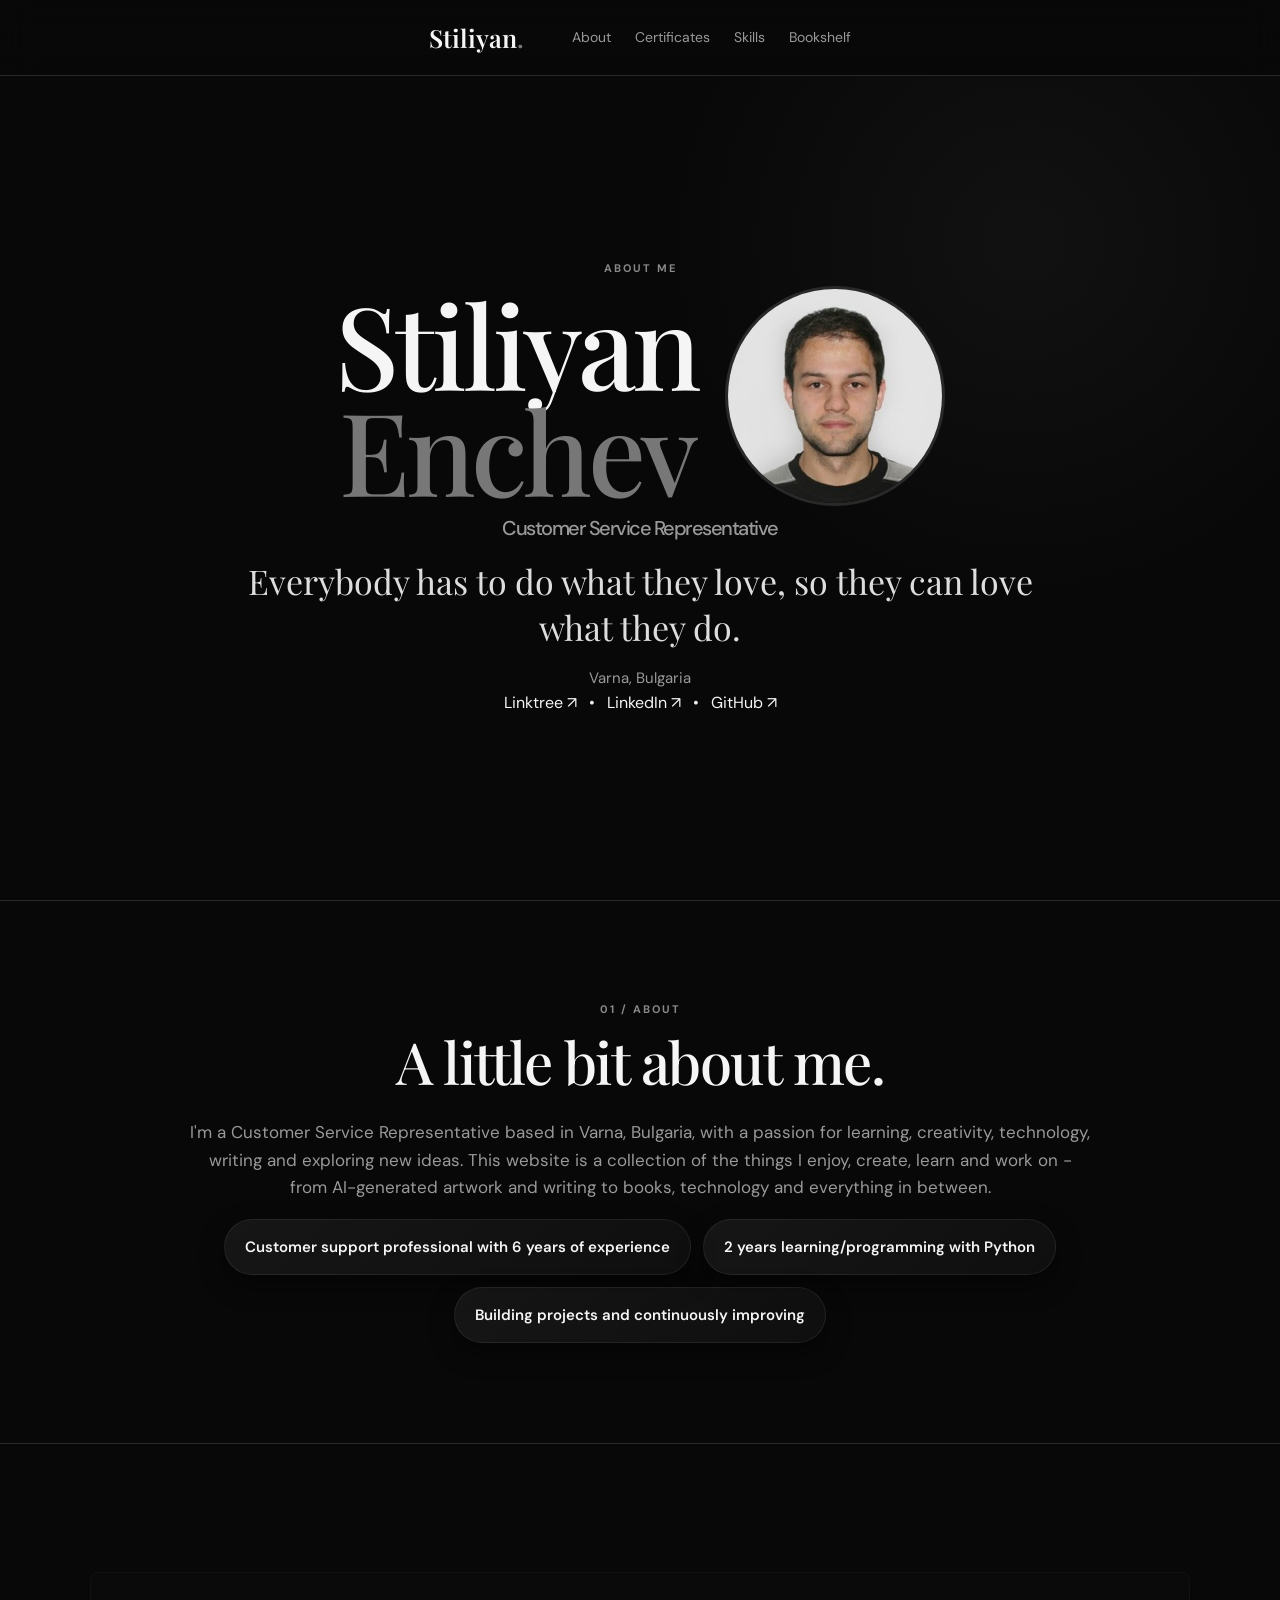
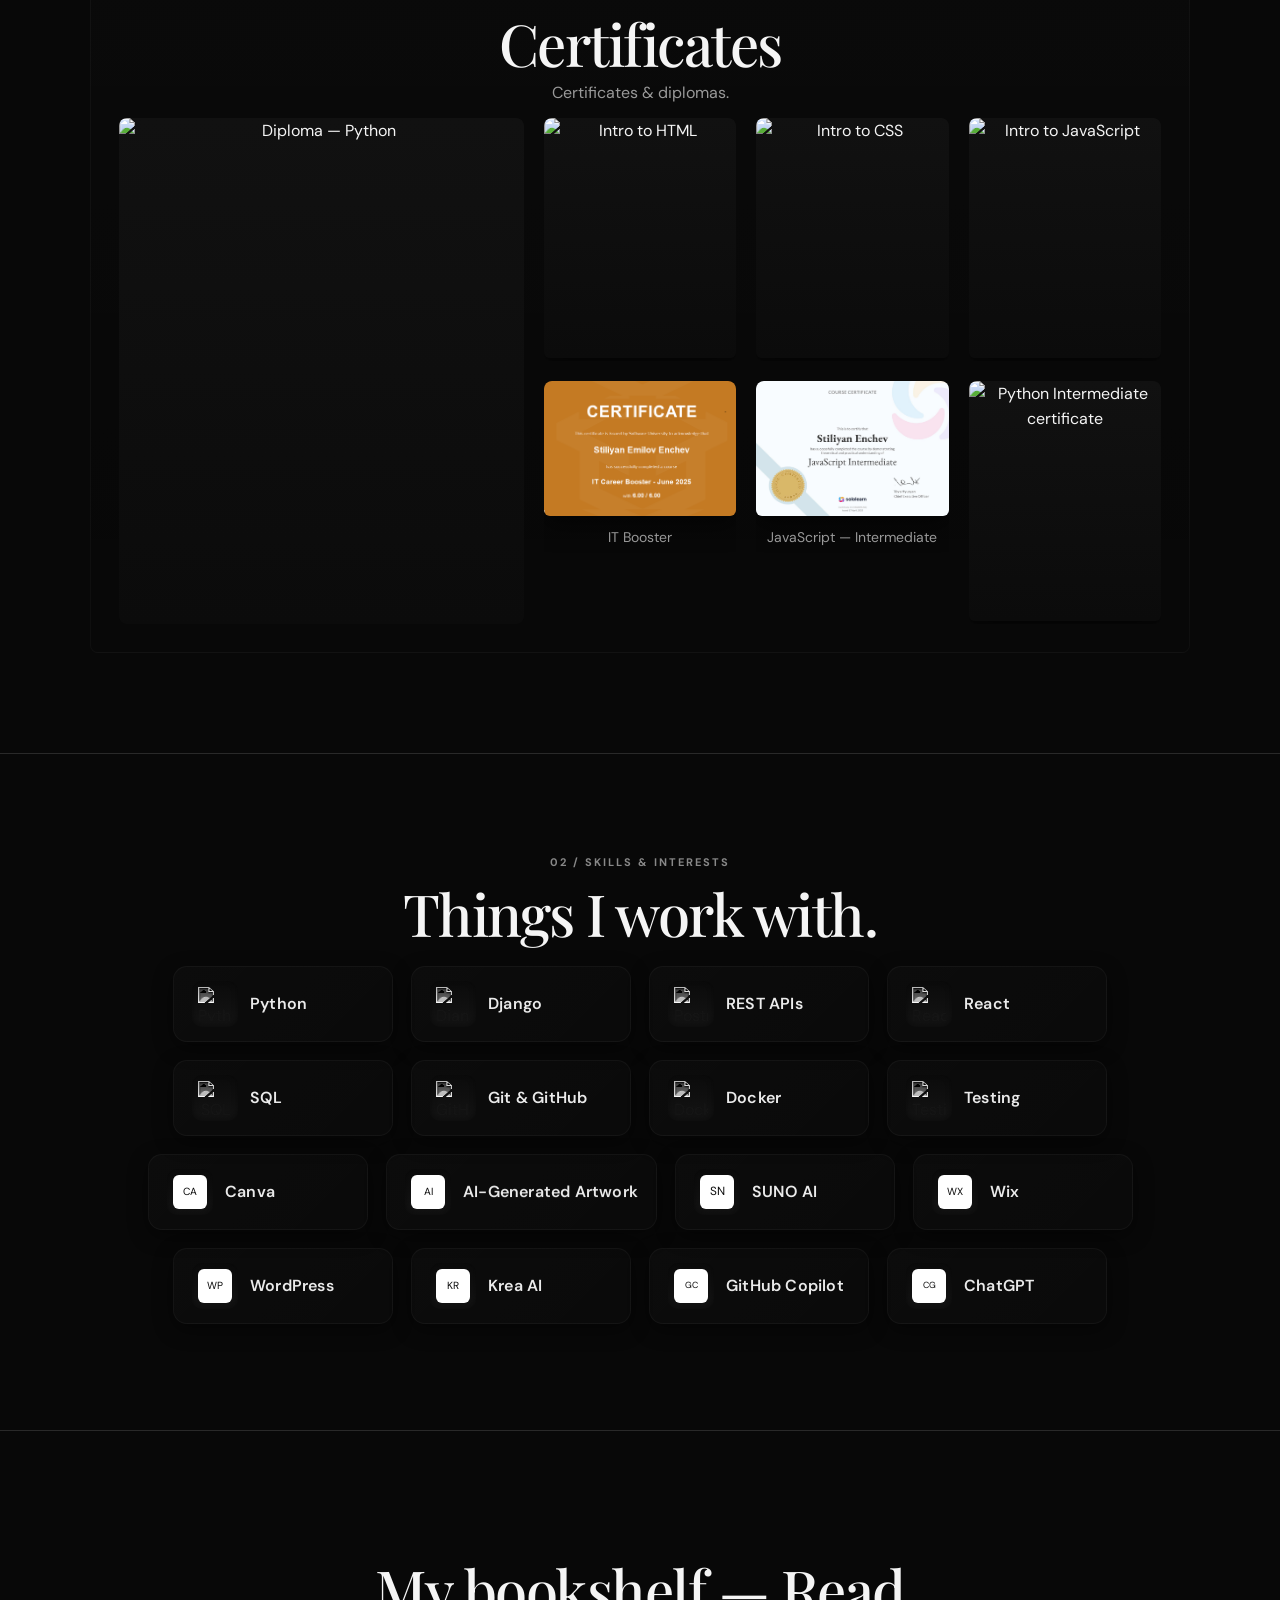
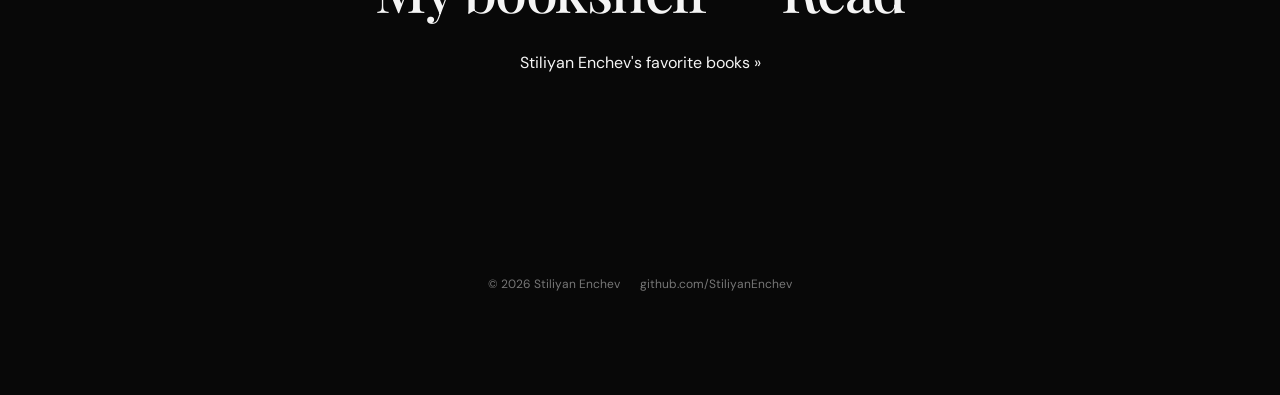
==== commit 8d54a095: "about me update" ====
--- a/index.html
+++ b/index.html
@@ -94,6 +94,47 @@
     .two-column{ width:100%; display:flex; flex-direction:column; align-items:center; gap:28px; }
     .section-text{ max-width:900px; color:var(--muted); font-size:17px; margin:0 auto; }
     .section-text p + p{ margin-top:24px; }
+
+    /* About bubbles - lighter and centered */
+    .about-bubbles {
+      display:flex;
+      flex-wrap:wrap;
+      gap:12px;
+      justify-content:center;
+      margin-top:18px;
+      padding:0;
+      list-style:none;
+    }
+    .about-bubbles li {
+      display:flex;
+      align-items:center;
+      justify-content:center;
+      background: linear-gradient(135deg, rgba(255,255,255,0.06), rgba(255,255,255,0.03));
+      border: 1px solid rgba(255,255,255,0.07);
+      padding:12px 20px;
+      border-radius:999px;
+      color:var(--text);
+      font-weight:600;
+      font-size:15px;
+      box-shadow: 0 10px 26px rgba(0,0,0,0.45);
+      transition: transform .22s ease, box-shadow .22s ease;
+      min-width: 220px;
+      max-width: 520px;
+      text-align:center;
+      line-height:1.25;
+      min-height:56px;
+    }
+    .about-bubbles li:hover, .about-bubbles li:focus {
+      transform: translateY(-6px);
+      box-shadow: 0 24px 48px rgba(0,0,0,0.6);
+      outline: none;
+    }
+    @media (max-width:900px) {
+      .about-bubbles li { min-width: calc(50% - 18px); }
+    }
+    @media (max-width:520px) {
+      .about-bubbles li { min-width: calc(100% - 24px); }
+    }
 
     /* Skills (DESIGN UPDATED) */
     .skills-list-wrapper { max-width: var(--content-width); margin: 0 auto; }
@@ -107,7 +148,6 @@
       margin-top: 16px;
     }
 
-    /* Each skill is a larger card with icon + label */
     .skill-card {
       display:flex;
       align-items:center;
@@ -116,9 +156,9 @@
       border: 1px solid rgba(255,255,255,0.04);
       padding: 14px 18px;
       border-radius: 14px;
-      min-width: 220px;             /* bigger tiles so they wrap into multiple rows */
+      min-width: 220px;
       max-width: 320px;
-      font-size: 16px;              /* larger text */
+      font-size: 16px;
       color: var(--text);
       transition: transform .28s cubic-bezier(.2,.9,.2,1), box-shadow .28s;
       will-change: transform;
@@ -146,7 +186,6 @@
       box-shadow: inset 0 -2px 6px rgba(0,0,0,0.4);
     }
 
-    /* Make external SVGs appear white on dark backgrounds */
     .skill-icon img {
       width:100%;
       height:100%;
@@ -155,22 +194,18 @@
       filter: invert(1) brightness(2) saturate(0) contrast(100%);
     }
 
-    /* Inline SVG icons: force white fill/stroke */
     .skill-icon svg { width:100%; height:100%; display:block; fill: #ffffff; stroke: none; }
 
     .skill-label { font-weight:600; color: #eaeaea; letter-spacing:0.2px; }
 
-    /* Add a subtle float animation for "moving somehow" */
     @keyframes floaty {
       0% { transform: translateY(0px); }
       50% { transform: translateY(-6px); }
       100% { transform: translateY(0px); }
     }
-    /* apply to every second card to create slight motion variety */
     .skill-card:nth-child(2n) { animation: floaty 6s ease-in-out infinite; }
     .skill-card:nth-child(3n) { animation: floaty 7.2s ease-in-out infinite; }
 
-    /* Responsive: on narrow screens, make the tiles fill width in two columns */
     @media (max-width:900px) {
       .skill-card { min-width: calc(50% - 28px); }
     }
@@ -179,7 +214,7 @@
       .skill-icon { width:40px; height:40px; }
     }
 
-    /* Bookshelf / Certificates styles (kept) */
+    /* Bookshelf / Certificates styles */
     .bookshelf { margin: 28px auto 0; max-width: calc(var(--content-width)); color: var(--text); }
     .gr_grid_container { display: grid; grid-template-columns: repeat(auto-fill, minmax(110px, 1fr)); gap: 16px; align-items: start; justify-items: center; padding: 8px 6px; margin: 0 auto; }
     .gr_grid_book_container { float: none; width: 100%; max-width: 140px; height: auto; padding: 0; overflow: hidden; display:flex; align-items:center; justify-content:center; background:transparent; }
@@ -268,6 +303,13 @@
 
             <div class="section-text">
               <p>I'm a Customer Service Representative based in Varna, Bulgaria, with a passion for learning, creativity, technology, writing and exploring new ideas. This website is a collection of the things I enjoy, create, learn and work on - from AI-generated artwork and writing to books, technology and everything in between.</p>
+
+              <ul class="about-bubbles" role="list" aria-label="Summary bullets about me">
+                <li role="listitem" tabindex="0">Customer support professional with 6 years of experience</li>
+                <li role="listitem" tabindex="0">2 years learning/programming with Python</li>
+                <li role="listitem" tabindex="0">Building projects and continuously improving</li>
+              </ul>
+
             </div>
           </div>
         </div>
@@ -336,7 +378,7 @@
       </div>
     </section>
 
-    <!-- SKILLS (updated: bigger cards, white icons, ensured missing icons show) -->
+    <!-- SKILLS (icons + fallbacks) -->
     <section id="skills" class="section skills-section" aria-labelledby="skills-title">
       <div class="container">
         <div class="content">
@@ -345,9 +387,6 @@
 
           <div class="skills-list-wrapper" aria-label="Things I work with">
             <div class="skills-list" role="list">
-              <!-- Using CDN icons where available (made white with CSS filter).
-                   For items where official icon CDN slugs are flaky or missing,
-                   inline SVG initials are used to guarantee visibility. -->
 
               <span class="skill-card" role="listitem">
                 <span class="skill-icon" aria-hidden="true">
@@ -419,14 +458,9 @@
                 <span class="skill-label">AI-Generated Artwork</span>
               </span>
 
-              <!-- The next six were previously missing on CDN for some users.
-                   To guarantee they are visible, we use inline SVG initials
-                   styled to appear as brand-style tiles. You can swap these
-                   for official inline SVGs later if you prefer exact brand shapes. -->
-
-              <span class="skill-card" role="listitem">
-                <span class="skill-icon" aria-hidden="true">
-                  <!-- SUNO AI initials tile -->
+              <!-- Inline initials for items that may not reliably exist on CDN -->
+              <span class="skill-card" role="listitem">
+                <span class="skill-icon" aria-hidden="true">
                   <svg viewBox="0 0 46 46" xmlns="http://www.w3.org/2000/svg" role="img" aria-label="SUNO">
                     <rect x="0" y="0" width="46" height="46" rx="8" fill="#ffffff"/>
                     <text x="50%" y="50%" text-anchor="middle" dominant-baseline="middle" font-family="DM Sans, system-ui, -apple-system, 'Segoe UI', Roboto, Arial" font-size="16" fill="#0b0b0b">SN</text>
@@ -437,7 +471,6 @@
 
               <span class="skill-card" role="listitem">
                 <span class="skill-icon" aria-hidden="true">
-                  <!-- Wix initials tile -->
                   <svg viewBox="0 0 46 46" xmlns="http://www.w3.org/2000/svg" role="img" aria-label="Wix">
                     <rect x="0" y="0" width="46" height="46" rx="8" fill="#ffffff"/>
                     <text x="50%" y="50%" text-anchor="middle" dominant-baseline="middle" font-family="DM Sans, system-ui, -apple-system, 'Segoe UI', Roboto, Arial" font-size="14" fill="#0b0b0b">WX</text>
@@ -448,7 +481,6 @@
 
               <span class="skill-card" role="listitem">
                 <span class="skill-icon" aria-hidden="true">
-                  <!-- WordPress initials tile -->
                   <svg viewBox="0 0 46 46" xmlns="http://www.w3.org/2000/svg" role="img" aria-label="WordPress">
                     <rect x="0" y="0" width="46" height="46" rx="8" fill="#ffffff"/>
                     <text x="50%" y="50%" text-anchor="middle" dominant-baseline="middle" font-family="DM Sans, system-ui, -apple-system, 'Segoe UI', Roboto, Arial" font-size="14" fill="#0b0b0b">WP</text>
@@ -459,7 +491,6 @@
 
               <span class="skill-card" role="listitem">
                 <span class="skill-icon" aria-hidden="true">
-                  <!-- Krea AI initials tile -->
                   <svg viewBox="0 0 46 46" xmlns="http://www.w3.org/2000/svg" role="img" aria-label="Krea">
                     <rect x="0" y="0" width="46" height="46" rx="8" fill="#ffffff"/>
                     <text x="50%" y="50%" text-anchor="middle" dominant-baseline="middle" font-family="DM Sans, system-ui, -apple-system, 'Segoe UI', Roboto, Arial" font-size="14" fill="#0b0b0b">KR</text>
@@ -470,7 +501,6 @@
 
               <span class="skill-card" role="listitem">
                 <span class="skill-icon" aria-hidden="true">
-                  <!-- GitHub Copilot initials tile -->
                   <svg viewBox="0 0 46 46" xmlns="http://www.w3.org/2000/svg" role="img" aria-label="GitHub Copilot">
                     <rect x="0" y="0" width="46" height="46" rx="8" fill="#ffffff"/>
                     <text x="50%" y="50%" text-anchor="middle" dominant-baseline="middle" font-family="DM Sans, system-ui, -apple-system, 'Segoe UI', Roboto, Arial" font-size="12" fill="#0b0b0b">GC</text>
@@ -481,7 +511,6 @@
 
               <span class="skill-card" role="listitem">
                 <span class="skill-icon" aria-hidden="true">
-                  <!-- ChatGPT initials tile -->
                   <svg viewBox="0 0 46 46" xmlns="http://www.w3.org/2000/svg" role="img" aria-label="ChatGPT">
                     <rect x="0" y="0" width="46" height="46" rx="8" fill="#ffffff"/>
                     <text x="50%" y="50%" text-anchor="middle" dominant-baseline="middle" font-family="DM Sans, system-ui, -apple-system, 'Segoe UI', Roboto, Arial" font-size="12" fill="#0b0b0b">CG</text>
@@ -518,6 +547,7 @@
         </div>
       </div>
     </section>
+
   </main>
 
   <footer>
@@ -530,19 +560,18 @@
   </footer>
 
   <script>
-    // Ensure external icons show as white; if an external icon fails to load,
-    // replace it with an inline initials SVG (defensive fallback).
+    // Defensive fallback: if an external icon image fails to load, replace it with initials SVG.
     document.addEventListener('DOMContentLoaded', function () {
       document.querySelectorAll('.skill-icon img').forEach(function(img){
         img.addEventListener('error', function () {
           var parent = img.parentNode;
           var alt = img.getAttribute('alt') || '';
-          // pick initials from alt or default 'AI'
           var initials = (alt.split(' ')[0] || 'AI').slice(0,2).toUpperCase();
           var svg = document.createElementNS('http://www.w3.org/2000/svg','svg');
           svg.setAttribute('viewBox','0 0 46 46');
           svg.setAttribute('width','46');
           svg.setAttribute('height','46');
+          svg.setAttribute('aria-hidden','true');
           svg.innerHTML = '<rect x="0" y="0" width="46" height="46" rx="8" fill="#ffffff"/>' +
                           '<text x="50%" y="50%" text-anchor="middle" dominant-baseline="middle" font-family="DM Sans, system-ui, -apple-system, Segoe UI, Roboto, Arial" font-size="14" fill="#0b0b0b">'+initials+'</text>';
           img.replaceWith(svg);
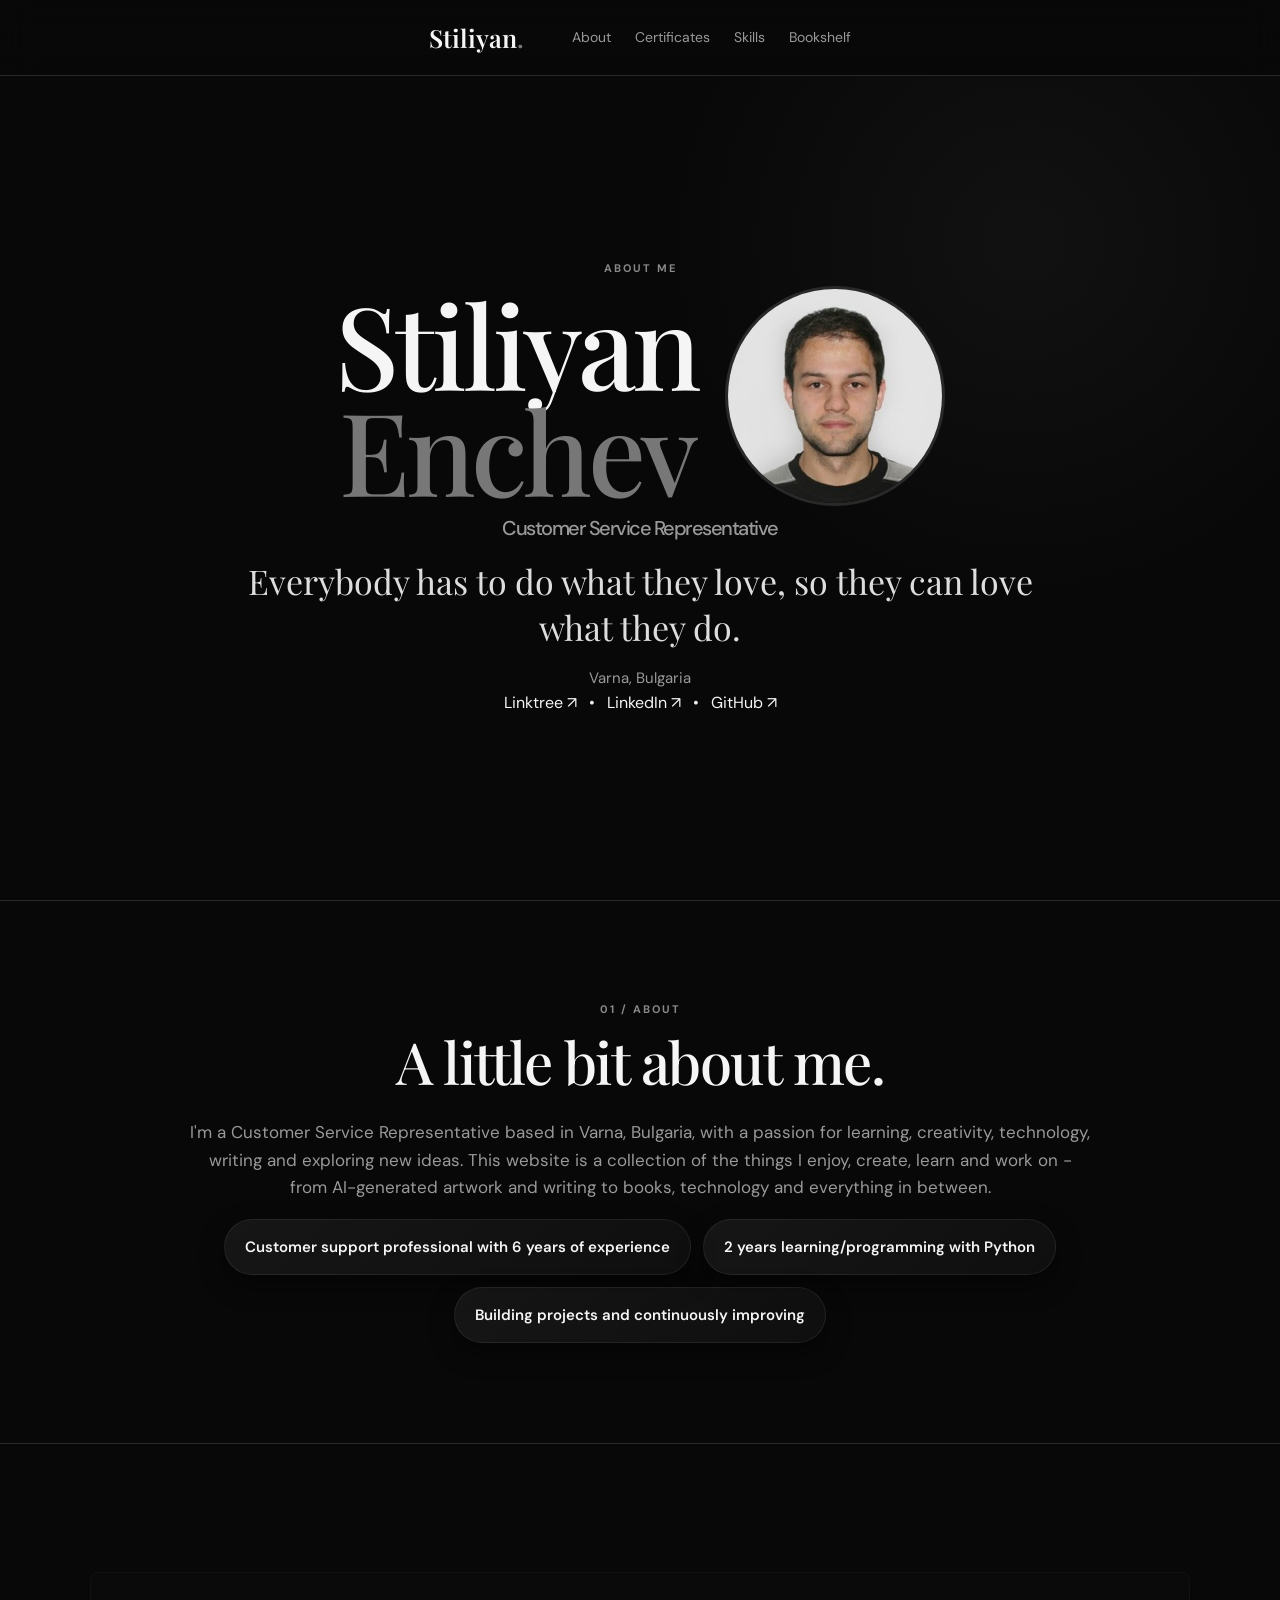
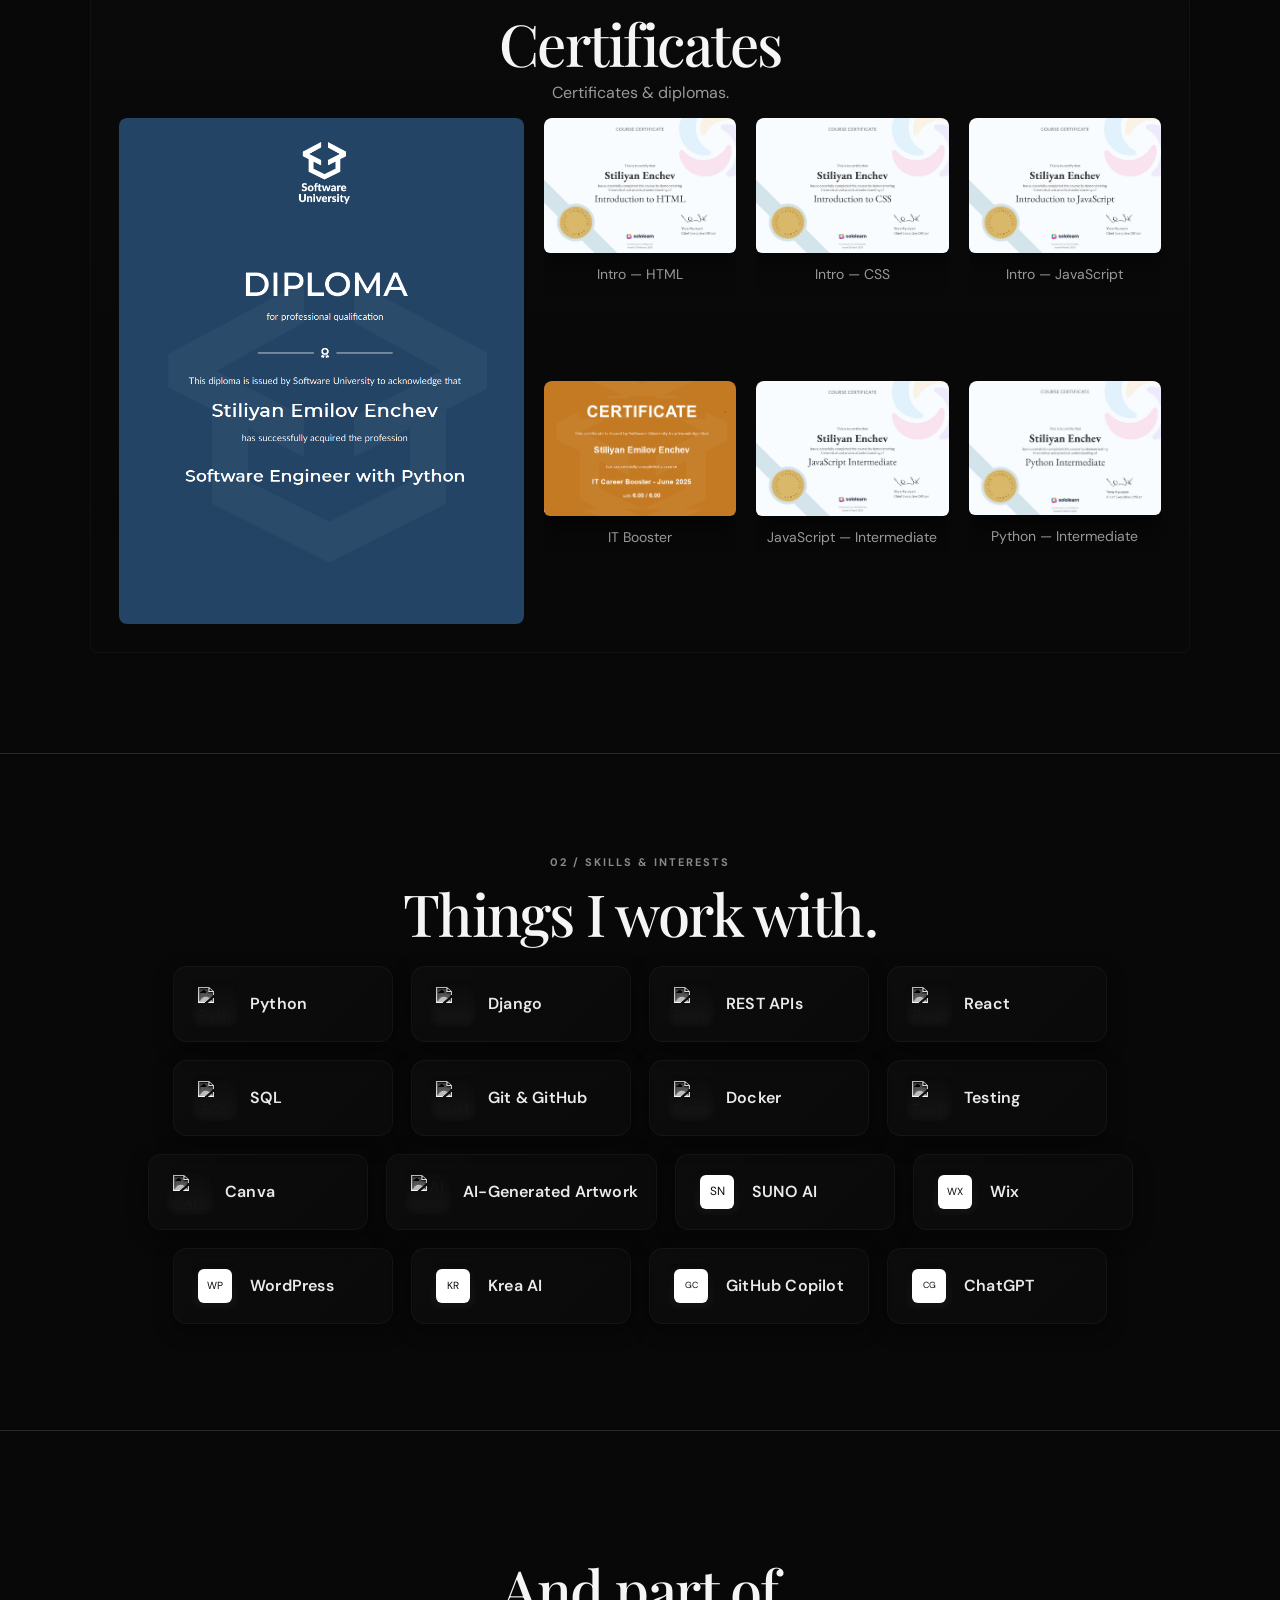
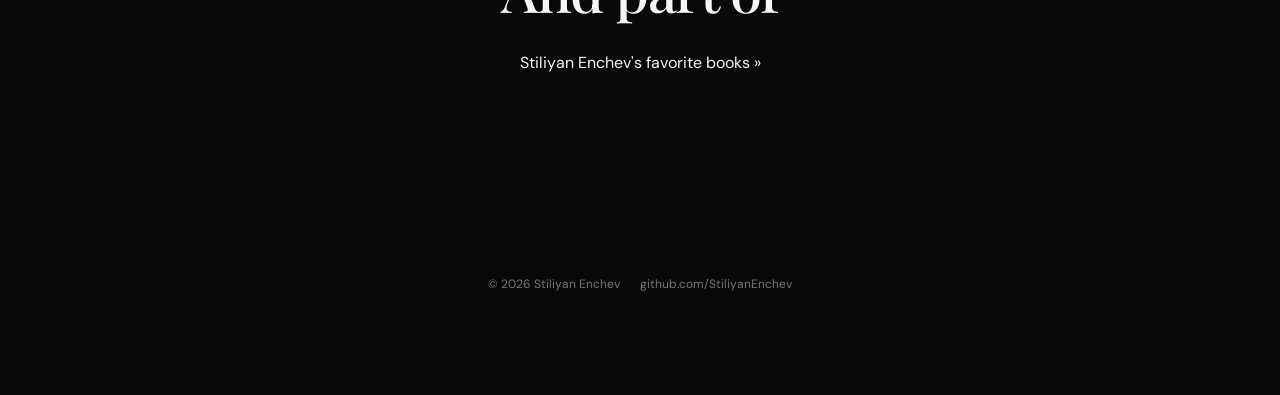
==== commit 2c6987f4: "title fixed" ====
--- a/index.html
+++ b/index.html
@@ -529,7 +529,7 @@
     <section id="bookshelf" class="section" aria-labelledby="bookshelf-title">
       <div class="container">
         <div class="bookshelf" role="region" aria-labelledby="bookshelf-title">
-          <h2 id="bookshelf-title">My bookshelf — Read</h2>
+          <h2 id="bookshelf-title">And part of</h2>
 
           <div id="gr_grid_widget_1787653292">
             <div class="gr_grid_container">
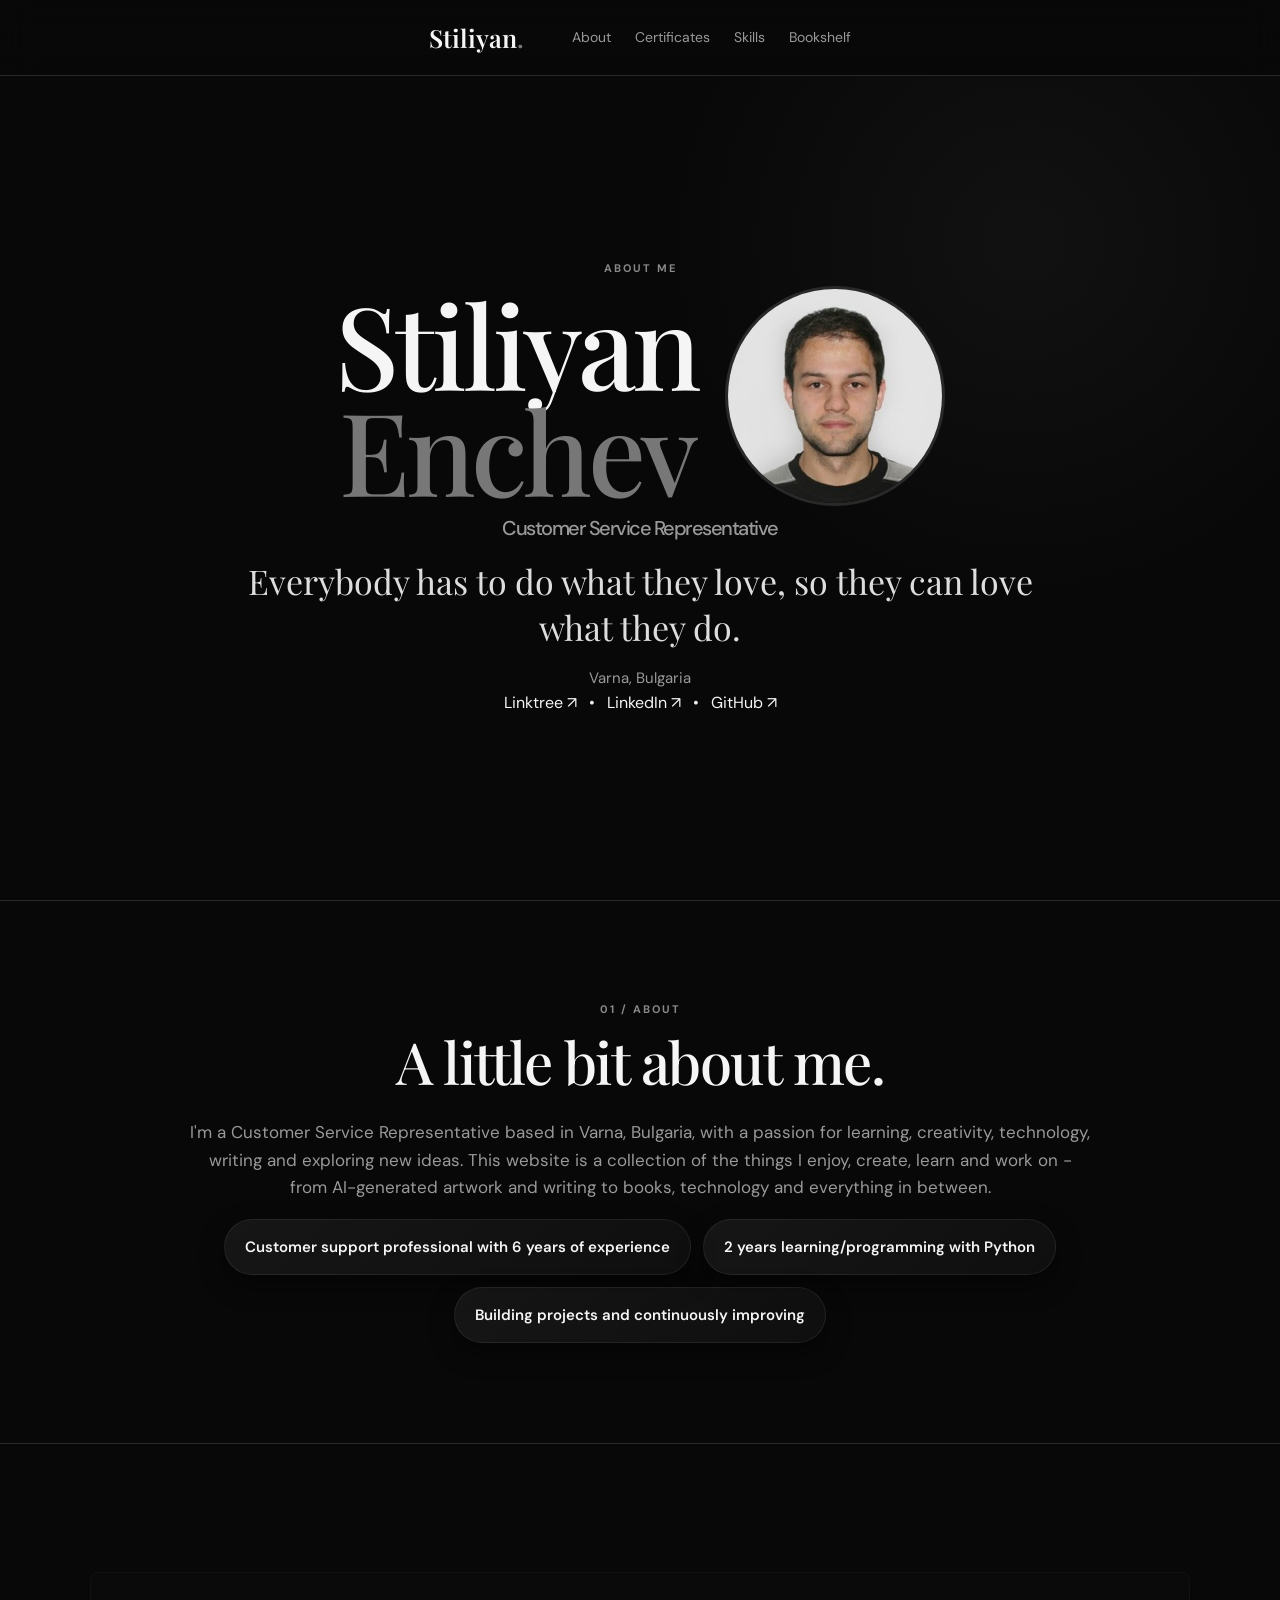
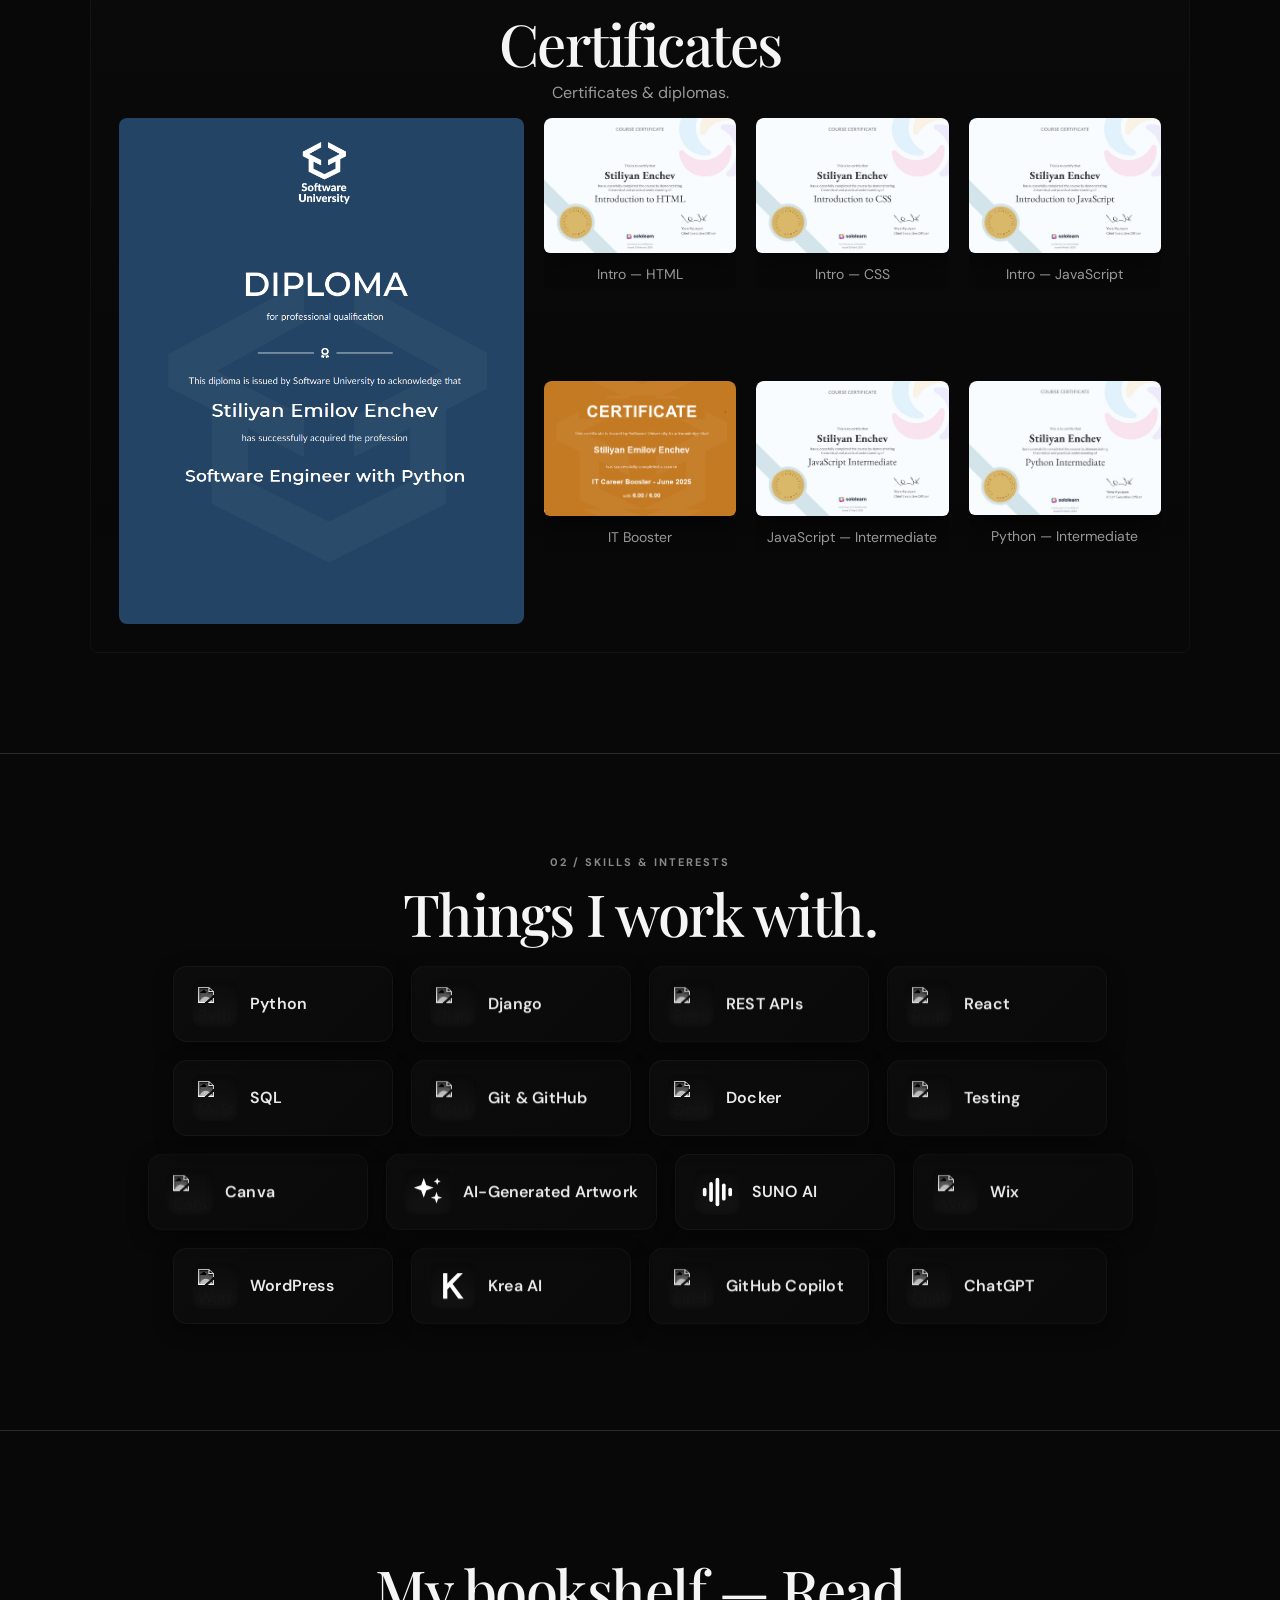
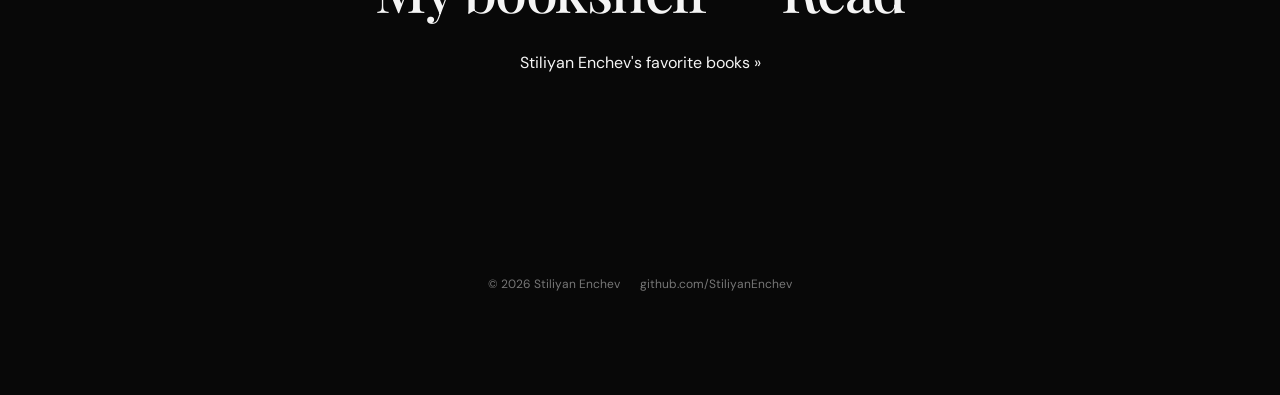
==== commit 79d50d43: "icons on Skills and interests fixed" ====
--- a/index.html
+++ b/index.html
@@ -95,7 +95,7 @@
     .section-text{ max-width:900px; color:var(--muted); font-size:17px; margin:0 auto; }
     .section-text p + p{ margin-top:24px; }
 
-    /* About bubbles - lighter and centered */
+    /* About bubbles */
     .about-bubbles {
       display:flex;
       flex-wrap:wrap;
@@ -136,7 +136,7 @@
       .about-bubbles li { min-width: calc(100% - 24px); }
     }
 
-    /* Skills (DESIGN UPDATED) */
+    /* Skills */
     .skills-list-wrapper { max-width: var(--content-width); margin: 0 auto; }
     .skills-list {
       display:flex;
@@ -168,6 +168,8 @@
       overflow:visible;
     }
 
+    /* Hover uses `transform`; the float uses the separate `translate`
+       property, so the two never override each other. */
     .skill-card:hover{
       transform: translateY(-8px) rotate(-0.5deg) scale(1.03);
       box-shadow: 0 18px 40px rgba(0,0,0,0.6);
@@ -194,17 +196,22 @@
       filter: invert(1) brightness(2) saturate(0) contrast(100%);
     }
 
-    .skill-icon svg { width:100%; height:100%; display:block; fill: #ffffff; stroke: none; }
+    .skill-icon svg { width:100%; height:100%; display:block; fill:#ffffff; }
 
     .skill-label { font-weight:600; color: #eaeaea; letter-spacing:0.2px; }
 
     @keyframes floaty {
-      0% { transform: translateY(0px); }
-      50% { transform: translateY(-6px); }
-      100% { transform: translateY(0px); }
-    }
-    .skill-card:nth-child(2n) { animation: floaty 6s ease-in-out infinite; }
-    .skill-card:nth-child(3n) { animation: floaty 7.2s ease-in-out infinite; }
+      0%, 100% { translate: 0 0; }
+      50%      { translate: 0 -6px; }
+    }
+    .skill-card { animation: floaty 6s ease-in-out infinite; }
+    .skill-card:nth-child(2n) { animation-duration: 7.2s; animation-delay: -1.5s; }
+    .skill-card:nth-child(3n) { animation-duration: 8s;   animation-delay: -3s; }
+    .skill-card:hover { animation-play-state: paused; }
+
+    @media (prefers-reduced-motion: reduce) {
+      .skill-card { animation: none; }
+    }
 
     @media (max-width:900px) {
       .skill-card { min-width: calc(50% - 28px); }
@@ -378,7 +385,7 @@
       </div>
     </section>
 
-    <!-- SKILLS (icons + fallbacks) -->
+    <!-- SKILLS -->
     <section id="skills" class="section skills-section" aria-labelledby="skills-title">
       <div class="container">
         <div class="content">
@@ -389,133 +396,103 @@
             <div class="skills-list" role="list">
 
               <span class="skill-card" role="listitem">
+                <span class="skill-icon" aria-hidden="true"><img src="https://cdn.jsdelivr.net/npm/simple-icons@v11/icons/python.svg" alt="Python" /></span>
+                <span class="skill-label">Python</span>
+              </span>
+
+              <span class="skill-card" role="listitem">
+                <span class="skill-icon" aria-hidden="true"><img src="https://cdn.jsdelivr.net/npm/simple-icons@v11/icons/django.svg" alt="Django" /></span>
+                <span class="skill-label">Django</span>
+              </span>
+
+              <span class="skill-card" role="listitem">
+                <span class="skill-icon" aria-hidden="true"><img src="https://cdn.jsdelivr.net/npm/simple-icons@v11/icons/postman.svg" alt="Postman" /></span>
+                <span class="skill-label">REST APIs</span>
+              </span>
+
+              <span class="skill-card" role="listitem">
+                <span class="skill-icon" aria-hidden="true"><img src="https://cdn.jsdelivr.net/npm/simple-icons@v11/icons/react.svg" alt="React" /></span>
+                <span class="skill-label">React</span>
+              </span>
+
+              <span class="skill-card" role="listitem">
+                <span class="skill-icon" aria-hidden="true"><img src="https://cdn.jsdelivr.net/npm/simple-icons@v11/icons/mysql.svg" alt="MySQL" /></span>
+                <span class="skill-label">SQL</span>
+              </span>
+
+              <span class="skill-card" role="listitem">
+                <span class="skill-icon" aria-hidden="true"><img src="https://cdn.jsdelivr.net/npm/simple-icons@v11/icons/github.svg" alt="GitHub" /></span>
+                <span class="skill-label">Git &amp; GitHub</span>
+              </span>
+
+              <span class="skill-card" role="listitem">
+                <span class="skill-icon" aria-hidden="true"><img src="https://cdn.jsdelivr.net/npm/simple-icons@v11/icons/docker.svg" alt="Docker" /></span>
+                <span class="skill-label">Docker</span>
+              </span>
+
+              <span class="skill-card" role="listitem">
+                <span class="skill-icon" aria-hidden="true"><img src="https://cdn.jsdelivr.net/npm/simple-icons@v11/icons/jest.svg" alt="Jest" /></span>
+                <span class="skill-label">Testing</span>
+              </span>
+
+              <span class="skill-card" role="listitem">
+                <span class="skill-icon" aria-hidden="true"><img src="https://cdn.jsdelivr.net/npm/simple-icons@v11/icons/canva.svg" alt="Canva" /></span>
+                <span class="skill-label">Canva</span>
+              </span>
+
+              <!-- AI-Generated Artwork: inline sparkles icon -->
+              <span class="skill-card" role="listitem">
                 <span class="skill-icon" aria-hidden="true">
-                  <img src="https://cdn.jsdelivr.net/npm/simple-icons@v11/icons/python.svg" alt="Python logo" />
-                </span>
-                <span class="skill-label">Python</span>
-              </span>
-
-              <span class="skill-card" role="listitem">
-                <span class="skill-icon" aria-hidden="true">
-                  <img src="https://cdn.jsdelivr.net/npm/simple-icons@v11/icons/django.svg" alt="Django logo" />
-                </span>
-                <span class="skill-label">Django</span>
-              </span>
-
-              <span class="skill-card" role="listitem">
-                <span class="skill-icon" aria-hidden="true">
-                  <img src="https://cdn.jsdelivr.net/npm/simple-icons@v11/icons/postman.svg" alt="Postman / APIs logo" />
-                </span>
-                <span class="skill-label">REST APIs</span>
-              </span>
-
-              <span class="skill-card" role="listitem">
-                <span class="skill-icon" aria-hidden="true">
-                  <img src="https://cdn.jsdelivr.net/npm/simple-icons@v11/icons/react.svg" alt="React logo" />
-                </span>
-                <span class="skill-label">React</span>
-              </span>
-
-              <span class="skill-card" role="listitem">
-                <span class="skill-icon" aria-hidden="true">
-                  <img src="https://cdn.jsdelivr.net/npm/simple-icons@v11/icons/mysql.svg" alt="SQL (MySQL) logo" />
-                </span>
-                <span class="skill-label">SQL</span>
-              </span>
-
-              <span class="skill-card" role="listitem">
-                <span class="skill-icon" aria-hidden="true">
-                  <img src="https://cdn.jsdelivr.net/npm/simple-icons@v11/icons/github.svg" alt="GitHub logo" />
-                </span>
-                <span class="skill-label">Git &amp; GitHub</span>
-              </span>
-
-              <span class="skill-card" role="listitem">
-                <span class="skill-icon" aria-hidden="true">
-                  <img src="https://cdn.jsdelivr.net/npm/simple-icons@v11/icons/docker.svg" alt="Docker logo" />
-                </span>
-                <span class="skill-label">Docker</span>
-              </span>
-
-              <span class="skill-card" role="listitem">
-                <span class="skill-icon" aria-hidden="true">
-                  <img src="https://cdn.jsdelivr.net/npm/simple-icons@v11/icons/jest.svg" alt="Testing (Jest) logo" />
-                </span>
-                <span class="skill-label">Testing</span>
-              </span>
-
-              <span class="skill-card" role="listitem">
-                <span class="skill-icon" aria-hidden="true">
-                  <img src="https://cdn.jsdelivr.net/npm/simple-icons@v11/icons/canva.svg" alt="Canva logo" />
-                </span>
-                <span class="skill-label">Canva</span>
-              </span>
-
-              <span class="skill-card" role="listitem">
-                <span class="skill-icon" aria-hidden="true">
-                  <img src="https://cdn.jsdelivr.net/npm/simple-icons@v11/icons/creativemarket.svg" alt="AI Artwork placeholder" />
+                  <svg viewBox="0 0 24 24" xmlns="http://www.w3.org/2000/svg">
+                    <path d="M9 2l1.8 5.2L16 9l-5.2 1.8L9 16l-1.8-5.2L2 9l5.2-1.8L9 2z"/>
+                    <path d="M18 12l1.1 3.1L22 16l-2.9.9L18 20l-1.1-3.1L14 16l2.9-.9L18 12z"/>
+                    <path d="M18.5 2l.7 1.8 1.8.7-1.8.7-.7 1.8-.7-1.8-1.8-.7 1.8-.7.7-1.8z"/>
+                  </svg>
                 </span>
                 <span class="skill-label">AI-Generated Artwork</span>
               </span>
 
-              <!-- Inline initials for items that may not reliably exist on CDN -->
+              <!-- SUNO AI: inline sound-wave icon -->
               <span class="skill-card" role="listitem">
                 <span class="skill-icon" aria-hidden="true">
-                  <svg viewBox="0 0 46 46" xmlns="http://www.w3.org/2000/svg" role="img" aria-label="SUNO">
-                    <rect x="0" y="0" width="46" height="46" rx="8" fill="#ffffff"/>
-                    <text x="50%" y="50%" text-anchor="middle" dominant-baseline="middle" font-family="DM Sans, system-ui, -apple-system, 'Segoe UI', Roboto, Arial" font-size="16" fill="#0b0b0b">SN</text>
+                  <svg viewBox="0 0 24 24" xmlns="http://www.w3.org/2000/svg">
+                    <rect x="2"    y="9" width="2.6" height="6"  rx="1.3"/>
+                    <rect x="6.5"  y="5" width="2.6" height="14" rx="1.3"/>
+                    <rect x="11"   y="2" width="2.6" height="20" rx="1.3"/>
+                    <rect x="15.5" y="6" width="2.6" height="12" rx="1.3"/>
+                    <rect x="20"   y="9" width="2.6" height="6"  rx="1.3"/>
                   </svg>
                 </span>
                 <span class="skill-label">SUNO AI</span>
               </span>
 
               <span class="skill-card" role="listitem">
+                <span class="skill-icon" aria-hidden="true"><img src="https://cdn.jsdelivr.net/npm/simple-icons@v11/icons/wix.svg" alt="Wix" /></span>
+                <span class="skill-label">Wix</span>
+              </span>
+
+              <span class="skill-card" role="listitem">
+                <span class="skill-icon" aria-hidden="true"><img src="https://cdn.jsdelivr.net/npm/simple-icons@v11/icons/wordpress.svg" alt="WordPress" /></span>
+                <span class="skill-label">WordPress</span>
+              </span>
+
+              <!-- Krea AI: inline "K" icon -->
+              <span class="skill-card" role="listitem">
                 <span class="skill-icon" aria-hidden="true">
-                  <svg viewBox="0 0 46 46" xmlns="http://www.w3.org/2000/svg" role="img" aria-label="Wix">
-                    <rect x="0" y="0" width="46" height="46" rx="8" fill="#ffffff"/>
-                    <text x="50%" y="50%" text-anchor="middle" dominant-baseline="middle" font-family="DM Sans, system-ui, -apple-system, 'Segoe UI', Roboto, Arial" font-size="14" fill="#0b0b0b">WX</text>
-                  </svg>
-                </span>
-                <span class="skill-label">Wix</span>
-              </span>
-
-              <span class="skill-card" role="listitem">
-                <span class="skill-icon" aria-hidden="true">
-                  <svg viewBox="0 0 46 46" xmlns="http://www.w3.org/2000/svg" role="img" aria-label="WordPress">
-                    <rect x="0" y="0" width="46" height="46" rx="8" fill="#ffffff"/>
-                    <text x="50%" y="50%" text-anchor="middle" dominant-baseline="middle" font-family="DM Sans, system-ui, -apple-system, 'Segoe UI', Roboto, Arial" font-size="14" fill="#0b0b0b">WP</text>
-                  </svg>
-                </span>
-                <span class="skill-label">WordPress</span>
-              </span>
-
-              <span class="skill-card" role="listitem">
-                <span class="skill-icon" aria-hidden="true">
-                  <svg viewBox="0 0 46 46" xmlns="http://www.w3.org/2000/svg" role="img" aria-label="Krea">
-                    <rect x="0" y="0" width="46" height="46" rx="8" fill="#ffffff"/>
-                    <text x="50%" y="50%" text-anchor="middle" dominant-baseline="middle" font-family="DM Sans, system-ui, -apple-system, 'Segoe UI', Roboto, Arial" font-size="14" fill="#0b0b0b">KR</text>
+                  <svg viewBox="0 0 24 24" xmlns="http://www.w3.org/2000/svg">
+                    <path d="M5 3h3v7.2L15.2 3H19l-7.3 7.6L19.5 21h-3.7l-6-8.4L8 14.4V21H5V3z"/>
                   </svg>
                 </span>
                 <span class="skill-label">Krea AI</span>
               </span>
 
               <span class="skill-card" role="listitem">
-                <span class="skill-icon" aria-hidden="true">
-                  <svg viewBox="0 0 46 46" xmlns="http://www.w3.org/2000/svg" role="img" aria-label="GitHub Copilot">
-                    <rect x="0" y="0" width="46" height="46" rx="8" fill="#ffffff"/>
-                    <text x="50%" y="50%" text-anchor="middle" dominant-baseline="middle" font-family="DM Sans, system-ui, -apple-system, 'Segoe UI', Roboto, Arial" font-size="12" fill="#0b0b0b">GC</text>
-                  </svg>
-                </span>
+                <span class="skill-icon" aria-hidden="true"><img src="https://cdn.jsdelivr.net/npm/simple-icons@v11/icons/githubcopilot.svg" alt="GitHub Copilot" /></span>
                 <span class="skill-label">GitHub Copilot</span>
               </span>
 
               <span class="skill-card" role="listitem">
-                <span class="skill-icon" aria-hidden="true">
-                  <svg viewBox="0 0 46 46" xmlns="http://www.w3.org/2000/svg" role="img" aria-label="ChatGPT">
-                    <rect x="0" y="0" width="46" height="46" rx="8" fill="#ffffff"/>
-                    <text x="50%" y="50%" text-anchor="middle" dominant-baseline="middle" font-family="DM Sans, system-ui, -apple-system, 'Segoe UI', Roboto, Arial" font-size="12" fill="#0b0b0b">CG</text>
-                  </svg>
-                </span>
+                <span class="skill-icon" aria-hidden="true"><img src="https://cdn.jsdelivr.net/npm/simple-icons@v11/icons/openai.svg" alt="ChatGPT" /></span>
                 <span class="skill-label">ChatGPT</span>
               </span>
 
@@ -525,15 +502,15 @@
       </div>
     </section>
 
-    <!-- BOOKSHELF (moved last) -->
+    <!-- BOOKSHELF -->
     <section id="bookshelf" class="section" aria-labelledby="bookshelf-title">
       <div class="container">
         <div class="bookshelf" role="region" aria-labelledby="bookshelf-title">
-          <h2 id="bookshelf-title">And part of</h2>
+          <h2 id="bookshelf-title">My bookshelf — Read</h2>
 
           <div id="gr_grid_widget_1787653292">
             <div class="gr_grid_container">
-              <!-- Keep your Goodreads static cover items here (omitted for brevity) -->
+              <!-- Goodreads cover items are injected here by the widget script below -->
             </div>
 
             <div style="margin-top:14px; text-align:center;">
@@ -560,24 +537,21 @@
   </footer>
 
   <script>
-    // Defensive fallback: if an external icon image fails to load, replace it with initials SVG.
+    // Fallback: if an external icon image fails to load, replace it with an initials badge.
     document.addEventListener('DOMContentLoaded', function () {
-      document.querySelectorAll('.skill-icon img').forEach(function(img){
+      document.querySelectorAll('.skill-icon img').forEach(function (img) {
         img.addEventListener('error', function () {
-          var parent = img.parentNode;
           var alt = img.getAttribute('alt') || '';
-          var initials = (alt.split(' ')[0] || 'AI').slice(0,2).toUpperCase();
-          var svg = document.createElementNS('http://www.w3.org/2000/svg','svg');
-          svg.setAttribute('viewBox','0 0 46 46');
-          svg.setAttribute('width','46');
-          svg.setAttribute('height','46');
-          svg.setAttribute('aria-hidden','true');
+          var initials = (alt.replace(/[^A-Za-z]/g, '').slice(0, 2) || 'AI').toUpperCase();
+          var svg = document.createElementNS('http://www.w3.org/2000/svg', 'svg');
+          svg.setAttribute('viewBox', '0 0 46 46');
+          svg.setAttribute('aria-hidden', 'true');
           svg.innerHTML = '<rect x="0" y="0" width="46" height="46" rx="8" fill="#ffffff"/>' +
-                          '<text x="50%" y="50%" text-anchor="middle" dominant-baseline="middle" font-family="DM Sans, system-ui, -apple-system, Segoe UI, Roboto, Arial" font-size="14" fill="#0b0b0b">'+initials+'</text>';
+                          '<text x="50%" y="50%" text-anchor="middle" dominant-baseline="middle" font-family="DM Sans, system-ui, Arial" font-size="14" fill="#0b0b0b">' + initials + '</text>';
           img.replaceWith(svg);
         });
       });
     });
   </script>
 </body>
-</html>+</html>
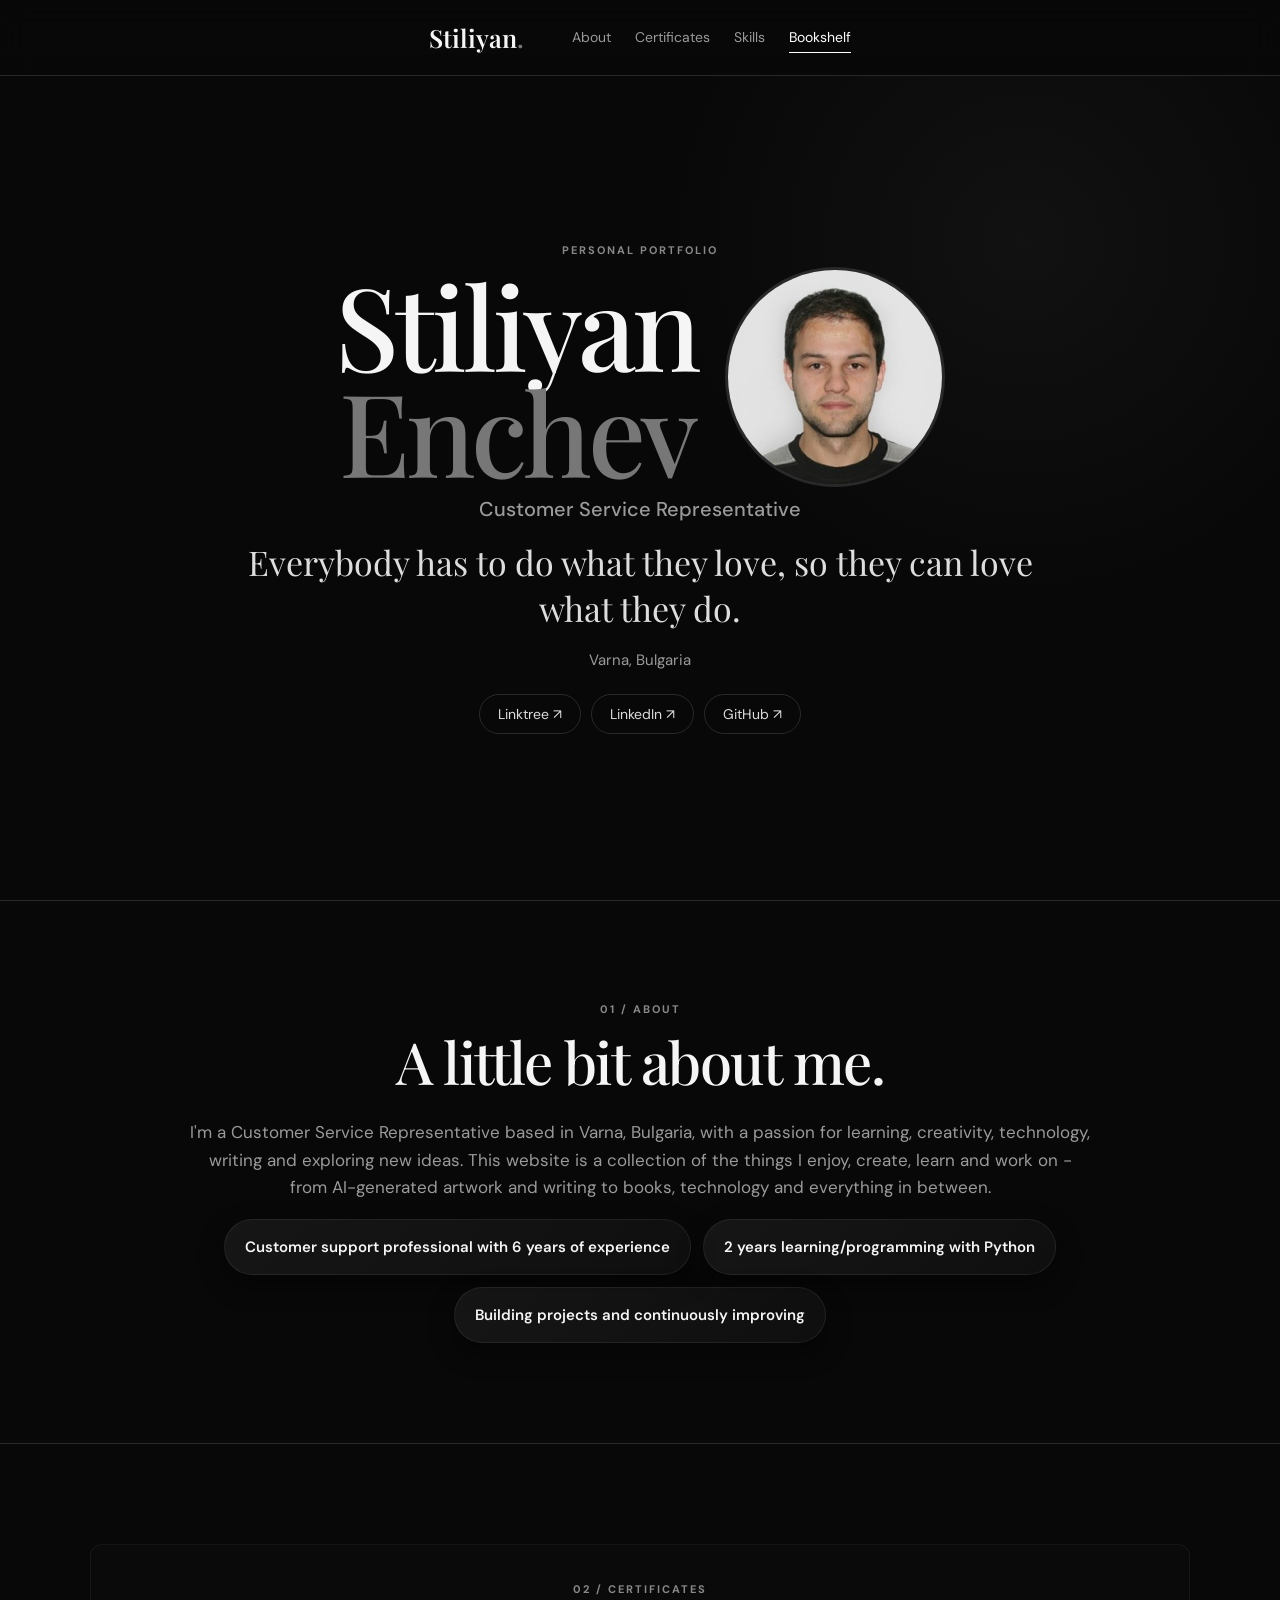
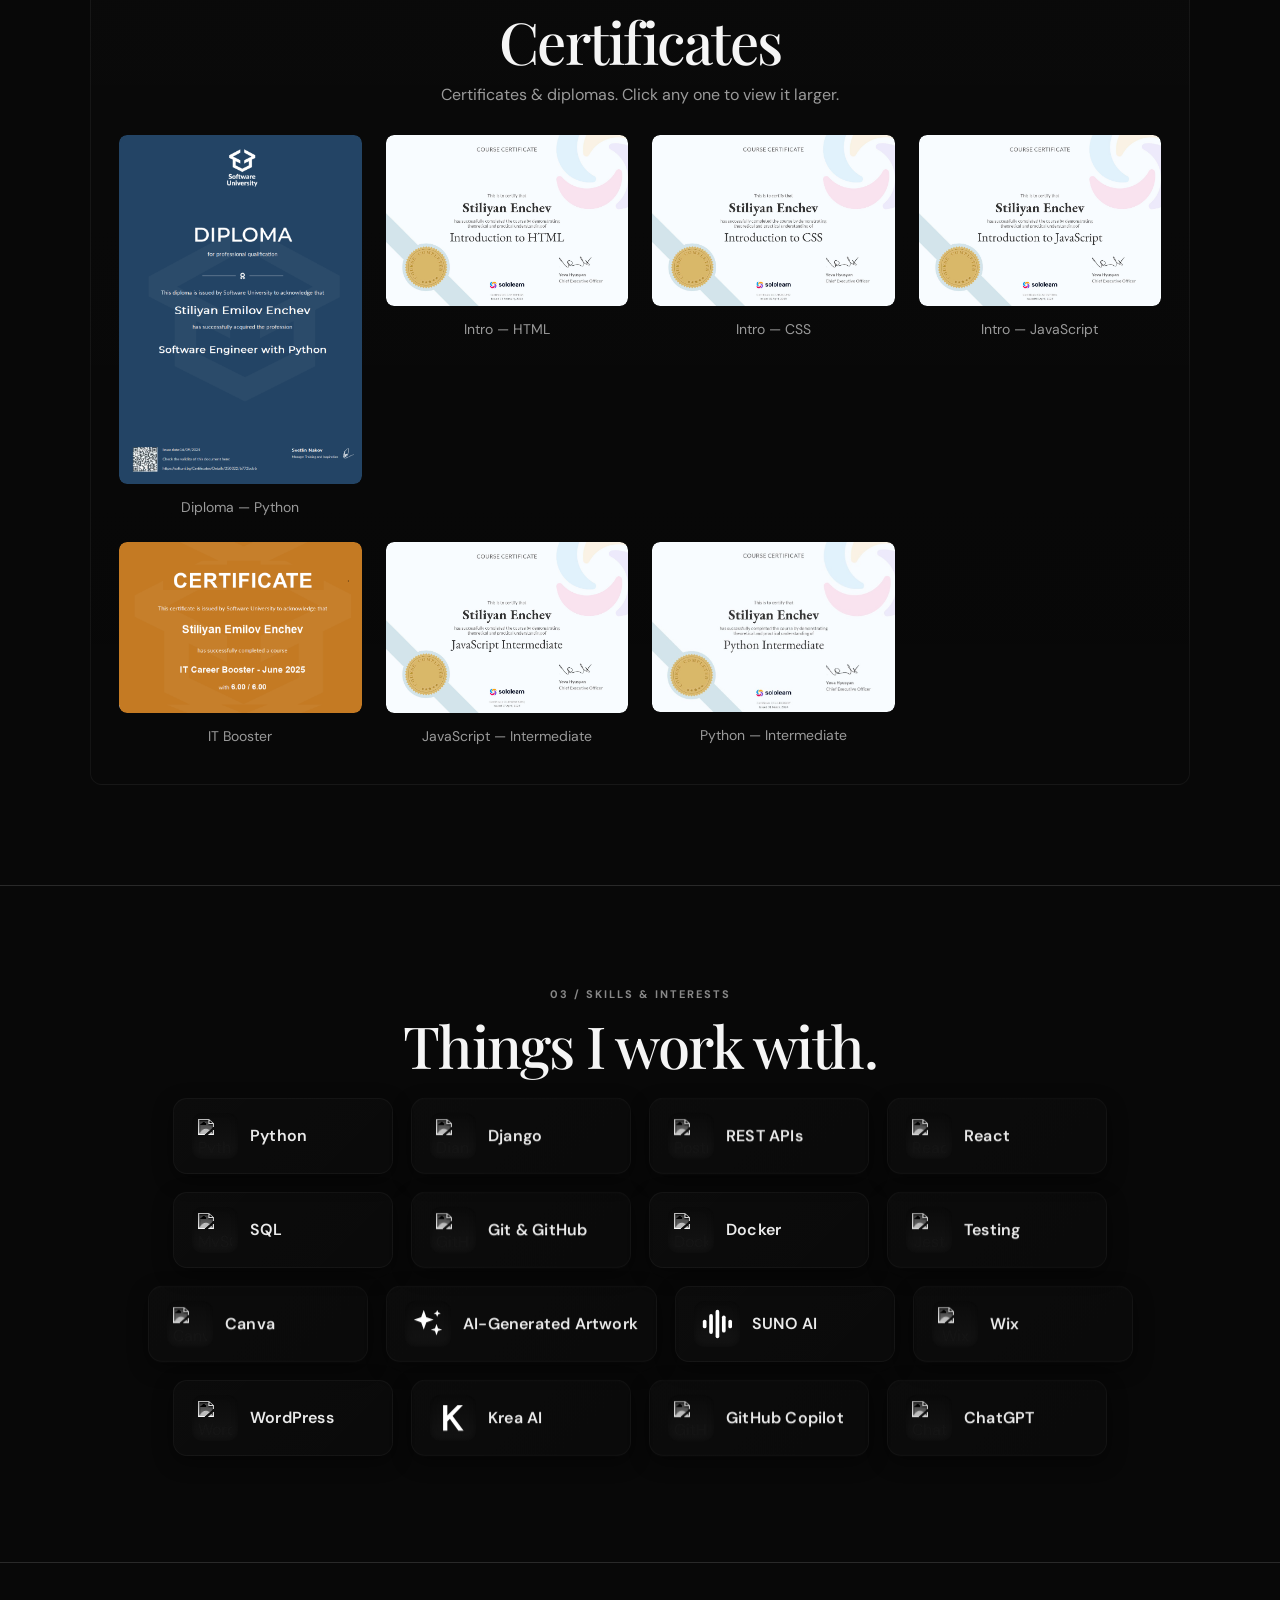
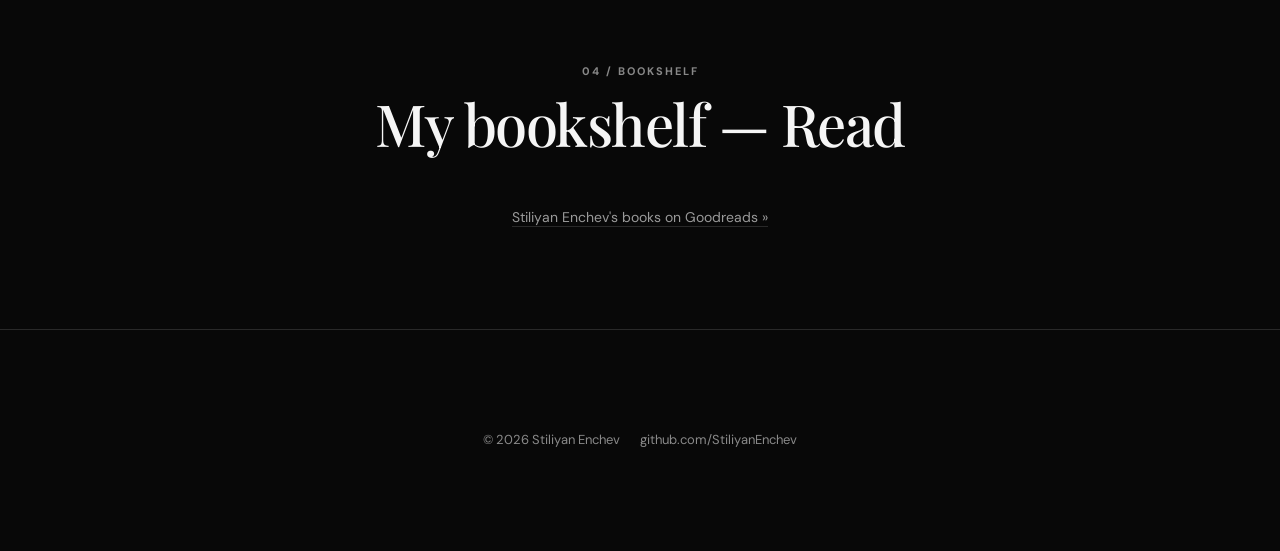
==== commit 24d2b0ad: "fix" ====
--- a/index.html
+++ b/index.html
@@ -3,18 +3,25 @@
 <head>
   <meta charset="utf-8" />
   <meta name="viewport" content="width=device-width, initial-scale=1" />
+  <meta name="theme-color" content="#080808" />
   <meta name="description" content="Stiliyan Enchev - personal portfolio, creative work, writing, AI artwork and books." />
+  <meta property="og:title" content="Stiliyan Enchev | Personal Portfolio" />
+  <meta property="og:description" content="Customer Service Representative from Varna, Bulgaria. Python, web projects, AI artwork, writing and books." />
+  <meta property="og:type" content="website" />
   <title>Stiliyan Enchev | Personal Portfolio</title>
-
+  <link rel="icon" href="data:image/svg+xml,%3Csvg xmlns='http://www.w3.org/2000/svg' viewBox='0 0 100 100'%3E%3Ctext y='.9em' font-size='90'%3E✨%3C/text%3E%3C/svg%3E" />
+
+  <link rel="preconnect" href="https://fonts.googleapis.com">
+  <link rel="preconnect" href="https://fonts.gstatic.com" crossorigin>
   <link href="https://fonts.googleapis.com/css2?family=DM+Sans:wght@400;500;600;700&family=Playfair+Display:wght@500;600&display=swap" rel="stylesheet">
 
   <style>
     :root{
       --background:#080808;
       --surface:#111111;
-      --muted-surface:#171717;
       --text:#f5f5f5;
-      --muted:#999999;
+      --muted:#9a9a9a;
+      --subtle:#8a8a8a;
       --border:#292929;
       --white:#ffffff;
 
@@ -24,70 +31,90 @@
       --header-height:76px;
 
       --avatar-size:220px;
-      --avatar-size-medium:180px;
-      --avatar-size-mobile:140px;
     }
 
     *{margin:0;padding:0;box-sizing:border-box;}
-    html{scroll-behavior:smooth;}
+    html{scroll-behavior:smooth;scroll-padding-top:var(--header-height);}
     body{
       background:var(--background);
       color:var(--text);
-      font-family:"DM Sans",sans-serif;
+      font-family:"DM Sans",system-ui,-apple-system,"Segoe UI",Roboto,Arial,sans-serif;
       line-height:1.6;
+      -webkit-font-smoothing:antialiased;
     }
     a{color:inherit;text-decoration:none;}
+    img{max-width:100%;}
+
+    :focus-visible{ outline:2px solid var(--white); outline-offset:3px; border-radius:4px; }
+
+    .skip-link{
+      position:fixed; top:-60px; left:16px; z-index:2000;
+      background:var(--white); color:#000; padding:10px 16px; border-radius:8px;
+      font-weight:600; transition:top .2s;
+    }
+    .skip-link:focus{ top:12px; }
 
     /* Layout */
     .container{
-      width: min(var(--max-width), calc(100% - 64px));
+      width:min(var(--max-width), calc(100% - 64px));
       margin:0 auto;
       text-align:center;
     }
-    .content, .hero-content { max-width: var(--content-width); margin:0 auto; text-align:center; }
+    .content, .hero-content{ max-width:var(--content-width); margin:0 auto; text-align:center; }
 
     /* Header */
-    .site-header{ position:fixed; top:0; left:0; width:100%; height:var(--header-height); z-index:1000; background:rgba(8,8,8,0.88); backdrop-filter:blur(15px); border-bottom:1px solid var(--border); }
+    .site-header{
+      position:fixed; top:0; left:0; width:100%; height:var(--header-height); z-index:1000;
+      background:rgba(8,8,8,0.88);
+      -webkit-backdrop-filter:blur(15px); backdrop-filter:blur(15px);
+      border-bottom:1px solid var(--border);
+    }
     .nav{ height:100%; display:flex; align-items:center; justify-content:center; gap:48px; }
-    .logo{ font-family:"Playfair Display", serif; font-size:25px; font-weight:600; }
+    .logo{ font-family:"Playfair Display",Georgia,serif; font-size:25px; font-weight:600; }
     .logo span{ color:#777777; }
     .nav-links{ display:flex; gap:24px; }
-    .nav-links a{ color:var(--muted); font-size:14px; transition:color .2s; }
+    .nav-links a{ color:var(--muted); font-size:14px; transition:color .2s; padding:4px 0; border-bottom:1px solid transparent; }
     .nav-links a:hover{ color:var(--white); }
+    .nav-links a.active{ color:var(--white); border-bottom-color:var(--white); }
 
     /* Typography */
     .eyebrow{ color:#888888; font-size:11px; font-weight:700; letter-spacing:2px; text-transform:uppercase; display:block; text-align:center; margin-bottom:8px; }
-    h1,h2{ font-family:"Playfair Display", serif; font-weight:500; text-align:center; }
-    h1{ font-size:clamp(64px,9vw,120px); line-height:0.92; letter-spacing:-4px; margin:0; }
+    h1,h2{ font-family:"Playfair Display",Georgia,serif; font-weight:500; text-align:center; }
+    h1{ font-size:clamp(56px,9vw,120px); line-height:0.92; letter-spacing:-4px; margin:0; }
     h1 span{ color:#777777; }
-    h2{ font-size:clamp(36px,5vw,58px); line-height:1.05; letter-spacing:-1.5px; margin:12px 0 0; }
+    h2{ font-size:clamp(34px,5vw,58px); line-height:1.05; letter-spacing:-1.5px; margin:12px 0 0; }
+    .section-intro{ color:var(--muted); margin-top:10px; }
 
     main{ padding-top:var(--header-height); }
 
-    .hero{ min-height:calc(100vh - var(--header-height)); display:flex; align-items:center; padding:var(--section-padding) 0; background:radial-gradient(circle at 80% 20%, rgba(255,255,255,0.04), transparent 30%); }
-    .hero h2{ font-family:"DM Sans", sans-serif; font-size:20px; font-weight:500; color:var(--muted); margin-top:12px; }
-    .hero-quote{ max-width:820px; margin:20px auto 0; font-family:"Playfair Display", serif; font-size:clamp(23px,3vw,34px); line-height:1.35; color:#dddddd; }
+    .hero{
+      min-height:calc(100vh - var(--header-height));
+      min-height:calc(100svh - var(--header-height));
+      display:flex; align-items:center; padding:var(--section-padding) 0;
+      background:radial-gradient(circle at 80% 20%, rgba(255,255,255,0.04), transparent 30%);
+    }
+    .hero h2{ font-family:"DM Sans",system-ui,sans-serif; font-size:20px; font-weight:500; letter-spacing:0; color:var(--muted); margin-top:12px; }
+    .hero-quote{ max-width:820px; margin:20px auto 0; font-family:"Playfair Display",Georgia,serif; font-size:clamp(22px,3vw,34px); line-height:1.35; color:#dddddd; }
     .location{ margin-top:16px; color:var(--muted); font-size:15px; }
 
+    .social-links{ margin-top:22px; display:flex; flex-wrap:wrap; gap:10px; justify-content:center; }
+    .social-links a{
+      padding:8px 18px; border:1px solid var(--border); border-radius:999px;
+      font-size:14px; color:#dddddd; transition:border-color .2s, background .2s, color .2s;
+    }
+    .social-links a:hover{ border-color:#555; background:rgba(255,255,255,0.05); color:var(--white); }
+
     /* Name + avatar */
-    .name-row{
-      display:inline-flex;
-      align-items:center;
-      gap:28px;
-      justify-content:center;
-      flex-wrap:wrap;
-      text-align:center;
-    }
+    .name-row{ display:inline-flex; align-items:center; gap:28px; justify-content:center; flex-wrap:wrap; text-align:center; }
     .name-row h1{ margin:0; }
     .avatar{
-      width:var(--avatar-size);
-      height:var(--avatar-size);
-      border-radius:50%;
-      object-fit:cover;
-      border:3px solid var(--border);
-      display:block;
-      flex:0 0 var(--avatar-size);
-    }
+      width:var(--avatar-size); height:var(--avatar-size);
+      border-radius:50%; object-fit:cover; border:3px solid var(--border);
+      display:block; flex:0 0 var(--avatar-size);
+      background:var(--surface);
+    }
+    @media (max-width:900px){ :root{ --avatar-size:180px; } }
+    @media (max-width:700px){ :root{ --avatar-size:140px; --section-padding:72px; } }
 
     /* Sections */
     .section{ padding:var(--section-padding) 0; border-top:1px solid var(--border); }
@@ -96,161 +123,157 @@
     .section-text p + p{ margin-top:24px; }
 
     /* About bubbles */
-    .about-bubbles {
-      display:flex;
-      flex-wrap:wrap;
-      gap:12px;
-      justify-content:center;
-      margin-top:18px;
-      padding:0;
+    .about-bubbles{ display:flex; flex-wrap:wrap; gap:12px; justify-content:center; margin-top:18px; padding:0; list-style:none; }
+    .about-bubbles li{
+      display:flex; align-items:center; justify-content:center;
+      background:linear-gradient(135deg, rgba(255,255,255,0.06), rgba(255,255,255,0.03));
+      border:1px solid rgba(255,255,255,0.07);
+      padding:12px 20px; border-radius:999px;
+      color:var(--text); font-weight:600; font-size:15px;
+      box-shadow:0 10px 26px rgba(0,0,0,0.45);
+      transition:transform .22s ease, box-shadow .22s ease;
+      min-width:220px; max-width:520px; text-align:center; line-height:1.25; min-height:56px;
+    }
+    .about-bubbles li:hover{ transform:translateY(-6px); box-shadow:0 24px 48px rgba(0,0,0,0.6); }
+    @media (max-width:900px){ .about-bubbles li{ min-width:calc(50% - 18px); } }
+    @media (max-width:520px){ .about-bubbles li{ min-width:100%; } }
+
+    /* Certificates */
+    .certificates{
+      background:linear-gradient(180deg, rgba(255,255,255,0.01), rgba(255,255,255,0));
+      border:1px solid rgba(255,255,255,0.05);
+      padding:36px 28px; border-radius:12px;
+      margin:0 auto; max-width:var(--content-width);
+    }
+    .cert-grid{
       list-style:none;
-    }
-    .about-bubbles li {
-      display:flex;
-      align-items:center;
-      justify-content:center;
-      background: linear-gradient(135deg, rgba(255,255,255,0.06), rgba(255,255,255,0.03));
-      border: 1px solid rgba(255,255,255,0.07);
-      padding:12px 20px;
-      border-radius:999px;
-      color:var(--text);
-      font-weight:600;
-      font-size:15px;
-      box-shadow: 0 10px 26px rgba(0,0,0,0.45);
-      transition: transform .22s ease, box-shadow .22s ease;
-      min-width: 220px;
-      max-width: 520px;
-      text-align:center;
-      line-height:1.25;
-      min-height:56px;
-    }
-    .about-bubbles li:hover, .about-bubbles li:focus {
-      transform: translateY(-6px);
-      box-shadow: 0 24px 48px rgba(0,0,0,0.6);
-      outline: none;
-    }
-    @media (max-width:900px) {
-      .about-bubbles li { min-width: calc(50% - 18px); }
-    }
-    @media (max-width:520px) {
-      .about-bubbles li { min-width: calc(100% - 24px); }
-    }
+      display:grid; grid-template-columns:repeat(auto-fill, minmax(220px, 1fr));
+      gap:24px; align-items:start; margin-top:28px;
+    }
+    .cert-card{ display:flex; flex-direction:column; }
+    .cert-card a{ display:block; border-radius:8px; overflow:hidden; }
+    .cert-card .cert-img{
+      width:100%; height:auto; display:block; border-radius:8px;
+      transition:transform .18s ease, box-shadow .18s ease;
+      box-shadow:0 8px 24px rgba(0,0,0,0.55);
+      background:linear-gradient(180deg,#111 0%,#0b0b0b 100%);
+    }
+    .cert-card a:hover .cert-img{ transform:translateY(-6px) scale(1.02); box-shadow:0 18px 36px rgba(0,0,0,0.65); }
+    .cert-caption{ margin-top:12px; color:var(--muted); font-size:14px; text-align:center; }
+
+    /* Lightbox */
+    .lightbox{
+      border:none; background:transparent; max-width:100vw; max-height:100vh;
+      width:100%; height:100%; padding:24px; margin:0;
+    }
+    .lightbox::backdrop{ background:rgba(0,0,0,0.88); }
+    .lightbox-inner{ height:100%; display:flex; flex-direction:column; align-items:center; justify-content:center; gap:14px; }
+    .lightbox img{ max-width:min(1000px,100%); max-height:calc(100% - 48px); object-fit:contain; border-radius:8px; }
+    .lightbox p{ color:var(--muted); font-size:14px; }
+    .lightbox-close{
+      position:fixed; top:16px; right:16px; width:44px; height:44px; border-radius:50%;
+      border:1px solid var(--border); background:var(--surface); color:var(--white);
+      font-size:22px; line-height:1; cursor:pointer;
+    }
+    .lightbox-close:hover{ background:#1d1d1d; }
 
     /* Skills */
-    .skills-list-wrapper { max-width: var(--content-width); margin: 0 auto; }
-    .skills-list {
-      display:flex;
-      flex-wrap:wrap;
-      gap:18px;
-      justify-content:center;
-      align-items:center;
-      padding: 6px;
-      margin-top: 16px;
-    }
-
-    .skill-card {
-      display:flex;
-      align-items:center;
-      gap:12px;
+    .skills-list-wrapper{ max-width:var(--content-width); margin:0 auto; }
+    .skills-list{
+      display:flex; flex-wrap:wrap; gap:18px; justify-content:center; align-items:center;
+      padding:6px; margin-top:16px; list-style:none;
+    }
+    .skill-card{
+      display:flex; align-items:center; gap:12px;
       background:linear-gradient(135deg, rgba(255,255,255,0.02), rgba(255,255,255,0.01));
-      border: 1px solid rgba(255,255,255,0.04);
-      padding: 14px 18px;
-      border-radius: 14px;
-      min-width: 220px;
-      max-width: 320px;
-      font-size: 16px;
-      color: var(--text);
-      transition: transform .28s cubic-bezier(.2,.9,.2,1), box-shadow .28s;
-      will-change: transform;
-      cursor:default;
-      box-shadow: 0 6px 20px rgba(0,0,0,0.45);
+      border:1px solid rgba(255,255,255,0.04);
+      padding:14px 18px; border-radius:14px;
+      min-width:220px; max-width:320px; font-size:16px; color:var(--text);
+      transition:transform .28s cubic-bezier(.2,.9,.2,1), box-shadow .28s;
+      will-change:transform; cursor:default;
+      box-shadow:0 6px 20px rgba(0,0,0,0.45);
       position:relative;
-      overflow:visible;
-    }
-
+    }
     /* Hover uses `transform`; the float uses the separate `translate`
        property, so the two never override each other. */
     .skill-card:hover{
-      transform: translateY(-8px) rotate(-0.5deg) scale(1.03);
-      box-shadow: 0 18px 40px rgba(0,0,0,0.6);
-    }
-
-    .skill-icon {
-      width:46px;
-      height:46px;
-      flex:0 0 46px;
-      display:inline-flex;
-      align-items:center;
-      justify-content:center;
-      border-radius:10px;
-      background:linear-gradient(180deg,#0b0b0b,#141414);
-      padding:6px;
-      box-shadow: inset 0 -2px 6px rgba(0,0,0,0.4);
-    }
-
-    .skill-icon img {
-      width:100%;
-      height:100%;
-      object-fit:contain;
-      display:block;
-      filter: invert(1) brightness(2) saturate(0) contrast(100%);
-    }
-
-    .skill-icon svg { width:100%; height:100%; display:block; fill:#ffffff; }
-
-    .skill-label { font-weight:600; color: #eaeaea; letter-spacing:0.2px; }
-
-    @keyframes floaty {
-      0%, 100% { translate: 0 0; }
-      50%      { translate: 0 -6px; }
-    }
-    .skill-card { animation: floaty 6s ease-in-out infinite; }
-    .skill-card:nth-child(2n) { animation-duration: 7.2s; animation-delay: -1.5s; }
-    .skill-card:nth-child(3n) { animation-duration: 8s;   animation-delay: -3s; }
-    .skill-card:hover { animation-play-state: paused; }
-
-    @media (prefers-reduced-motion: reduce) {
-      .skill-card { animation: none; }
-    }
-
-    @media (max-width:900px) {
-      .skill-card { min-width: calc(50% - 28px); }
-    }
-    @media (max-width:520px) {
-      .skill-card { min-width: calc(100% - 24px); }
-      .skill-icon { width:40px; height:40px; }
-    }
-
-    /* Bookshelf / Certificates styles */
-    .bookshelf { margin: 28px auto 0; max-width: calc(var(--content-width)); color: var(--text); }
-    .gr_grid_container { display: grid; grid-template-columns: repeat(auto-fill, minmax(110px, 1fr)); gap: 16px; align-items: start; justify-items: center; padding: 8px 6px; margin: 0 auto; }
-    .gr_grid_book_container { float: none; width: 100%; max-width: 140px; height: auto; padding: 0; overflow: hidden; display:flex; align-items:center; justify-content:center; background:transparent; }
-    .gr_grid_book_container img { width:100%; height:auto; display:block; border-radius:6px; box-shadow:0 6px 18px rgba(0,0,0,0.45); transition: transform .18s ease, box-shadow .18s ease; }
-    .gr_grid_book_container a:hover img { transform: translateY(-6px) scale(1.03); box-shadow: 0 12px 28px rgba(0,0,0,0.55); }
-
-    .certificates {
-      background: linear-gradient(180deg, rgba(255,255,255,0.01), rgba(255,255,255,0.00));
-      border: 1px solid rgba(255,255,255,0.03);
-      padding: 28px;
-      border-radius: 8px;
-      margin: 28px auto 0;
-      max-width: calc(var(--content-width));
-      color: var(--text);
-    }
-    .cert-grid { display: grid; grid-template-columns: repeat(auto-fit, minmax(180px, 1fr)); gap: 20px; align-items: stretch; justify-items: center; margin-top: 12px; grid-auto-rows: 1fr; }
-    .cert-grid > .cert-card:first-child { grid-column: span 2; grid-row: span 2; width: 100%; max-width: 520px; }
-    .cert-card { width: 100%; max-width: 320px; background: transparent; border-radius: 8px; overflow: hidden; aspect-ratio: 4 / 5; display: flex; flex-direction: column; }
-    .cert-card .cert-img { width: 100%; height: 100%; object-fit: cover; display: block; border-radius: 6px; transition: transform .18s ease, box-shadow .18s ease; box-shadow: 0 8px 24px rgba(0,0,0,0.55); background: linear-gradient(180deg, #111 0%, #0b0b0b 100%); }
-    .cert-card a:hover .cert-img { transform: translateY(-6px) scale(1.02); box-shadow: 0 18px 36px rgba(0,0,0,0.65); }
-    .cert-caption { margin-top: 10px; color: var(--muted); font-size: 14px; text-align: center; }
-
-    footer{ padding:var(--section-padding) 0; }
-    .footer-content{ display:flex; justify-content:center; align-items:center; gap:20px; color:#777777; font-size:12px; flex-wrap:wrap; text-align:center; }
+      transform:translateY(-8px) rotate(-0.5deg) scale(1.03);
+      box-shadow:0 18px 40px rgba(0,0,0,0.6);
+    }
+    .skill-icon{
+      width:46px; height:46px; flex:0 0 46px;
+      display:inline-flex; align-items:center; justify-content:center;
+      border-radius:10px; background:linear-gradient(180deg,#0b0b0b,#141414);
+      padding:6px; box-shadow:inset 0 -2px 6px rgba(0,0,0,0.4);
+    }
+    .skill-icon img{
+      width:100%; height:100%; object-fit:contain; display:block;
+      filter:invert(1) brightness(2) saturate(0) contrast(100%);
+    }
+    .skill-icon svg{ width:100%; height:100%; display:block; fill:#ffffff; }
+    .skill-label{ font-weight:600; color:#eaeaea; letter-spacing:0.2px; }
+
+    @keyframes floaty{
+      0%,100%{ translate:0 0; }
+      50%{ translate:0 -6px; }
+    }
+    .skill-card{ animation:floaty 6s ease-in-out infinite; }
+    .skill-card:nth-child(2n){ animation-duration:7.2s; animation-delay:-1.5s; }
+    .skill-card:nth-child(3n){ animation-duration:8s; animation-delay:-3s; }
+    .skill-card:hover{ animation-play-state:paused; }
+
+    @media (max-width:900px){ .skill-card{ min-width:calc(50% - 28px); } }
+    @media (max-width:520px){
+      .skill-card{ min-width:100%; max-width:none; }
+      .skill-icon{ width:40px; height:40px; flex-basis:40px; }
+    }
+
+    /* Bookshelf */
+    .bookshelf{ margin:0 auto; max-width:var(--content-width); color:var(--text); }
+    .gr_grid_container{
+      display:grid; grid-template-columns:repeat(auto-fill, minmax(110px, 1fr));
+      gap:16px; align-items:start; justify-items:center; padding:8px 6px; margin:20px auto 0;
+    }
+    .gr_grid_book_container{
+      float:none; width:100%; max-width:140px; height:auto; padding:0; overflow:hidden;
+      display:flex; align-items:center; justify-content:center; background:transparent;
+    }
+    .gr_grid_book_container img{
+      width:100%; height:auto; display:block; border-radius:6px;
+      box-shadow:0 6px 18px rgba(0,0,0,0.45);
+      transition:transform .18s ease, box-shadow .18s ease;
+    }
+    .gr_grid_book_container a:hover img{ transform:translateY(-6px) scale(1.03); box-shadow:0 12px 28px rgba(0,0,0,0.55); }
+    .gr_grid_branding{ color:var(--muted); font-size:14px; border-bottom:1px solid var(--border); }
+    .gr_grid_branding:hover{ color:var(--white); }
+    .bookshelf-fallback{ color:var(--muted); margin-top:16px; }
+
+    footer{ padding:var(--section-padding) 0; border-top:1px solid var(--border); }
+    .footer-content{ display:flex; justify-content:center; align-items:center; gap:20px; color:var(--subtle); font-size:13px; flex-wrap:wrap; text-align:center; }
+    .footer-content a:hover{ color:var(--white); }
+
+    /* Small screens: hide the logo so the 4 nav links always fit */
+    @media (max-width:560px){
+      .container{ width:calc(100% - 32px); }
+      .logo{ display:none; }
+      .nav{ gap:0; }
+      .nav-links{ gap:16px; }
+      .nav-links a{ font-size:13px; }
+      .certificates{ padding:28px 16px; }
+      .cert-grid{ grid-template-columns:repeat(auto-fill, minmax(150px, 1fr)); gap:16px; }
+    }
+
+    @media (prefers-reduced-motion:reduce){
+      html{ scroll-behavior:auto; }
+      *,*::before,*::after{ animation:none !important; transition:none !important; }
+    }
   </style>
 </head>
 <body>
-  <header class="site-header" role="banner">
-    <nav class="nav container" role="navigation" aria-label="Main navigation">
+  <a class="skip-link" href="#main">Skip to content</a>
+
+  <header class="site-header">
+    <nav class="nav container" aria-label="Main navigation">
       <a class="logo" href="#home">Stiliyan<span>.</span></a>
       <div class="nav-links">
         <a href="#about">About</a>
@@ -266,19 +289,16 @@
     <section id="home" class="hero" aria-labelledby="hero-title">
       <div class="container">
         <div class="hero-content">
-          <p class="eyebrow">ABOUT ME</p>
-
-          <div class="name-row" role="group" aria-label="Name and photo">
+          <p class="eyebrow">Personal portfolio</p>
+
+          <div class="name-row">
             <h1 id="hero-title">Stiliyan<br><span>Enchev</span></h1>
-
             <img
               class="avatar"
               src="prof-photo.jpg"
-              srcset="prof-photo.jpg 400w, prof-photo.jpg 800w"
-              sizes="(max-width:700px) 140px, (max-width:900px) 180px, 220px"
-              alt="Stiliyan Enchev"
-              width="220"
-              height="220"
+              alt="Portrait of Stiliyan Enchev"
+              width="220" height="220"
+              fetchpriority="high"
             />
           </div>
 
@@ -289,9 +309,7 @@
 
           <div class="social-links">
             <a href="https://linktr.ee/SEnchev" target="_blank" rel="noopener noreferrer">Linktree ↗</a>
-            <span style="margin:0 8px">•</span>
             <a href="https://linkedin.com/in/stiliyan-enchev-1412b3146" target="_blank" rel="noopener noreferrer">LinkedIn ↗</a>
-            <span style="margin:0 8px">•</span>
             <a href="https://github.com/StiliyanEnchev" target="_blank" rel="noopener noreferrer">GitHub ↗</a>
           </div>
         </div>
@@ -304,19 +322,18 @@
         <div class="content">
           <div class="two-column">
             <div>
-              <p class="eyebrow">01 / ABOUT</p>
+              <p class="eyebrow">01 / About</p>
               <h2 id="about-title">A little bit about me.</h2>
             </div>
 
             <div class="section-text">
               <p>I'm a Customer Service Representative based in Varna, Bulgaria, with a passion for learning, creativity, technology, writing and exploring new ideas. This website is a collection of the things I enjoy, create, learn and work on - from AI-generated artwork and writing to books, technology and everything in between.</p>
 
-              <ul class="about-bubbles" role="list" aria-label="Summary bullets about me">
-                <li role="listitem" tabindex="0">Customer support professional with 6 years of experience</li>
-                <li role="listitem" tabindex="0">2 years learning/programming with Python</li>
-                <li role="listitem" tabindex="0">Building projects and continuously improving</li>
+              <ul class="about-bubbles" aria-label="Summary">
+                <li>Customer support professional with 6 years of experience</li>
+                <li>2 years learning/programming with Python</li>
+                <li>Building projects and continuously improving</li>
               </ul>
-
             </div>
           </div>
         </div>
@@ -326,122 +343,116 @@
     <!-- CERTIFICATES -->
     <section id="certificates" class="section" aria-labelledby="certificates-title">
       <div class="container">
-        <div class="certificates" role="region" aria-labelledby="certificates-title">
+        <div class="certificates">
+          <p class="eyebrow">02 / Certificates</p>
           <h2 id="certificates-title">Certificates</h2>
-
-          <p style="color:var(--muted); margin-top:6px;">Certificates &amp; diplomas.</p>
-
-          <div class="cert-grid">
-            <figure class="cert-card">
-              <a href="diploma-python.png" target="_blank" rel="noopener noreferrer">
-                <img class="cert-img" src="diploma-python.png" alt="Diploma — Python" loading="eager" width="800" height="1000" />
+          <p class="section-intro">Certificates &amp; diplomas. Click any one to view it larger.</p>
+
+          <ul class="cert-grid">
+            <li class="cert-card">
+              <a href="diploma-python.png" data-lightbox data-caption="Diploma — Python">
+                <img class="cert-img" src="diploma-python.png" alt="Diploma — Python" loading="lazy" decoding="async" />
               </a>
-              <figcaption class="cert-caption">Diploma — Python</figcaption>
-            </figure>
-
-            <figure class="cert-card">
-              <a href="html-intro.jpg" target="_blank" rel="noopener noreferrer">
-                <img class="cert-img" src="html-intro.jpg" alt="Intro to HTML" loading="lazy" width="800" height="1000" />
+              <span class="cert-caption">Diploma — Python</span>
+            </li>
+            <li class="cert-card">
+              <a href="html-intro.jpg" data-lightbox data-caption="Intro — HTML">
+                <img class="cert-img" src="html-intro.jpg" alt="Intro to HTML certificate" loading="lazy" decoding="async" />
               </a>
-              <figcaption class="cert-caption">Intro — HTML</figcaption>
-            </figure>
-
-            <figure class="cert-card">
-              <a href="intro-css.jpg" target="_blank" rel="noopener noreferrer">
-                <img class="cert-img" src="intro-css.jpg" alt="Intro to CSS" loading="lazy" width="800" height="1000" />
+              <span class="cert-caption">Intro — HTML</span>
+            </li>
+            <li class="cert-card">
+              <a href="intro-css.jpg" data-lightbox data-caption="Intro — CSS">
+                <img class="cert-img" src="intro-css.jpg" alt="Intro to CSS certificate" loading="lazy" decoding="async" />
               </a>
-              <figcaption class="cert-caption">Intro — CSS</figcaption>
-            </figure>
-
-            <figure class="cert-card">
-              <a href="intro-javascript.jpg" target="_blank" rel="noopener noreferrer">
-                <img class="cert-img" src="intro-javascript.jpg" alt="Intro to JavaScript" loading="lazy" width="800" height="1000" />
+              <span class="cert-caption">Intro — CSS</span>
+            </li>
+            <li class="cert-card">
+              <a href="intro-javascript.jpg" data-lightbox data-caption="Intro — JavaScript">
+                <img class="cert-img" src="intro-javascript.jpg" alt="Intro to JavaScript certificate" loading="lazy" decoding="async" />
               </a>
-              <figcaption class="cert-caption">Intro — JavaScript</figcaption>
-            </figure>
-
-            <figure class="cert-card">
-              <a href="it-booster.png" target="_blank" rel="noopener noreferrer">
-                <img class="cert-img" src="it-booster.png" alt="IT Booster certificate" loading="lazy" width="800" height="1000" />
+              <span class="cert-caption">Intro — JavaScript</span>
+            </li>
+            <li class="cert-card">
+              <a href="it-booster.png" data-lightbox data-caption="IT Booster">
+                <img class="cert-img" src="it-booster.png" alt="IT Booster certificate" loading="lazy" decoding="async" />
               </a>
-              <figcaption class="cert-caption">IT Booster</figcaption>
-            </figure>
-
-            <figure class="cert-card">
-              <a href="javascript-intermediate.jpg" target="_blank" rel="noopener noreferrer">
-                <img class="cert-img" src="javascript-intermediate.jpg" alt="JavaScript Intermediate certificate" loading="lazy" width="800" height="1000" />
+              <span class="cert-caption">IT Booster</span>
+            </li>
+            <li class="cert-card">
+              <a href="javascript-intermediate.jpg" data-lightbox data-caption="JavaScript — Intermediate">
+                <img class="cert-img" src="javascript-intermediate.jpg" alt="JavaScript Intermediate certificate" loading="lazy" decoding="async" />
               </a>
-              <figcaption class="cert-caption">JavaScript — Intermediate</figcaption>
-            </figure>
-
-            <figure class="cert-card">
-              <a href="python-intermediate.jpg" target="_blank" rel="noopener noreferrer">
-                <img class="cert-img" src="python-intermediate.jpg" alt="Python Intermediate certificate" loading="lazy" width="800" height="1000" />
+              <span class="cert-caption">JavaScript — Intermediate</span>
+            </li>
+            <li class="cert-card">
+              <a href="python-intermediate.jpg" data-lightbox data-caption="Python — Intermediate">
+                <img class="cert-img" src="python-intermediate.jpg" alt="Python Intermediate certificate" loading="lazy" decoding="async" />
               </a>
-              <figcaption class="cert-caption">Python — Intermediate</figcaption>
-            </figure>
-          </div>
+              <span class="cert-caption">Python — Intermediate</span>
+            </li>
+          </ul>
         </div>
       </div>
     </section>
 
     <!-- SKILLS -->
-    <section id="skills" class="section skills-section" aria-labelledby="skills-title">
+    <section id="skills" class="section" aria-labelledby="skills-title">
       <div class="container">
         <div class="content">
-          <p class="eyebrow">02 / SKILLS &amp; INTERESTS</p>
+          <p class="eyebrow">03 / Skills &amp; interests</p>
           <h2 id="skills-title">Things I work with.</h2>
 
-          <div class="skills-list-wrapper" aria-label="Things I work with">
-            <div class="skills-list" role="list">
-
-              <span class="skill-card" role="listitem">
+          <div class="skills-list-wrapper">
+            <ul class="skills-list">
+
+              <li class="skill-card">
                 <span class="skill-icon" aria-hidden="true"><img src="https://cdn.jsdelivr.net/npm/simple-icons@v11/icons/python.svg" alt="Python" /></span>
                 <span class="skill-label">Python</span>
-              </span>
-
-              <span class="skill-card" role="listitem">
+              </li>
+
+              <li class="skill-card">
                 <span class="skill-icon" aria-hidden="true"><img src="https://cdn.jsdelivr.net/npm/simple-icons@v11/icons/django.svg" alt="Django" /></span>
                 <span class="skill-label">Django</span>
-              </span>
-
-              <span class="skill-card" role="listitem">
+              </li>
+
+              <li class="skill-card">
                 <span class="skill-icon" aria-hidden="true"><img src="https://cdn.jsdelivr.net/npm/simple-icons@v11/icons/postman.svg" alt="Postman" /></span>
                 <span class="skill-label">REST APIs</span>
-              </span>
-
-              <span class="skill-card" role="listitem">
+              </li>
+
+              <li class="skill-card">
                 <span class="skill-icon" aria-hidden="true"><img src="https://cdn.jsdelivr.net/npm/simple-icons@v11/icons/react.svg" alt="React" /></span>
                 <span class="skill-label">React</span>
-              </span>
-
-              <span class="skill-card" role="listitem">
+              </li>
+
+              <li class="skill-card">
                 <span class="skill-icon" aria-hidden="true"><img src="https://cdn.jsdelivr.net/npm/simple-icons@v11/icons/mysql.svg" alt="MySQL" /></span>
                 <span class="skill-label">SQL</span>
-              </span>
-
-              <span class="skill-card" role="listitem">
+              </li>
+
+              <li class="skill-card">
                 <span class="skill-icon" aria-hidden="true"><img src="https://cdn.jsdelivr.net/npm/simple-icons@v11/icons/github.svg" alt="GitHub" /></span>
                 <span class="skill-label">Git &amp; GitHub</span>
-              </span>
-
-              <span class="skill-card" role="listitem">
+              </li>
+
+              <li class="skill-card">
                 <span class="skill-icon" aria-hidden="true"><img src="https://cdn.jsdelivr.net/npm/simple-icons@v11/icons/docker.svg" alt="Docker" /></span>
                 <span class="skill-label">Docker</span>
-              </span>
-
-              <span class="skill-card" role="listitem">
+              </li>
+
+              <li class="skill-card">
                 <span class="skill-icon" aria-hidden="true"><img src="https://cdn.jsdelivr.net/npm/simple-icons@v11/icons/jest.svg" alt="Jest" /></span>
                 <span class="skill-label">Testing</span>
-              </span>
-
-              <span class="skill-card" role="listitem">
+              </li>
+
+              <li class="skill-card">
                 <span class="skill-icon" aria-hidden="true"><img src="https://cdn.jsdelivr.net/npm/simple-icons@v11/icons/canva.svg" alt="Canva" /></span>
                 <span class="skill-label">Canva</span>
-              </span>
+              </li>
 
               <!-- AI-Generated Artwork: inline sparkles icon -->
-              <span class="skill-card" role="listitem">
+              <li class="skill-card">
                 <span class="skill-icon" aria-hidden="true">
                   <svg viewBox="0 0 24 24" xmlns="http://www.w3.org/2000/svg">
                     <path d="M9 2l1.8 5.2L16 9l-5.2 1.8L9 16l-1.8-5.2L2 9l5.2-1.8L9 2z"/>
@@ -450,10 +461,10 @@
                   </svg>
                 </span>
                 <span class="skill-label">AI-Generated Artwork</span>
-              </span>
+              </li>
 
               <!-- SUNO AI: inline sound-wave icon -->
-              <span class="skill-card" role="listitem">
+              <li class="skill-card">
                 <span class="skill-icon" aria-hidden="true">
                   <svg viewBox="0 0 24 24" xmlns="http://www.w3.org/2000/svg">
                     <rect x="2"    y="9" width="2.6" height="6"  rx="1.3"/>
@@ -464,39 +475,39 @@
                   </svg>
                 </span>
                 <span class="skill-label">SUNO AI</span>
-              </span>
-
-              <span class="skill-card" role="listitem">
+              </li>
+
+              <li class="skill-card">
                 <span class="skill-icon" aria-hidden="true"><img src="https://cdn.jsdelivr.net/npm/simple-icons@v11/icons/wix.svg" alt="Wix" /></span>
                 <span class="skill-label">Wix</span>
-              </span>
-
-              <span class="skill-card" role="listitem">
+              </li>
+
+              <li class="skill-card">
                 <span class="skill-icon" aria-hidden="true"><img src="https://cdn.jsdelivr.net/npm/simple-icons@v11/icons/wordpress.svg" alt="WordPress" /></span>
                 <span class="skill-label">WordPress</span>
-              </span>
+              </li>
 
               <!-- Krea AI: inline "K" icon -->
-              <span class="skill-card" role="listitem">
+              <li class="skill-card">
                 <span class="skill-icon" aria-hidden="true">
                   <svg viewBox="0 0 24 24" xmlns="http://www.w3.org/2000/svg">
                     <path d="M5 3h3v7.2L15.2 3H19l-7.3 7.6L19.5 21h-3.7l-6-8.4L8 14.4V21H5V3z"/>
                   </svg>
                 </span>
                 <span class="skill-label">Krea AI</span>
-              </span>
-
-              <span class="skill-card" role="listitem">
+              </li>
+
+              <li class="skill-card">
                 <span class="skill-icon" aria-hidden="true"><img src="https://cdn.jsdelivr.net/npm/simple-icons@v11/icons/githubcopilot.svg" alt="GitHub Copilot" /></span>
                 <span class="skill-label">GitHub Copilot</span>
-              </span>
-
-              <span class="skill-card" role="listitem">
+              </li>
+
+              <li class="skill-card">
                 <span class="skill-icon" aria-hidden="true"><img src="https://cdn.jsdelivr.net/npm/simple-icons@v11/icons/openai.svg" alt="ChatGPT" /></span>
                 <span class="skill-label">ChatGPT</span>
-              </span>
-
-            </div>
+              </li>
+
+            </ul>
           </div>
         </div>
       </div>
@@ -505,7 +516,8 @@
     <!-- BOOKSHELF -->
     <section id="bookshelf" class="section" aria-labelledby="bookshelf-title">
       <div class="container">
-        <div class="bookshelf" role="region" aria-labelledby="bookshelf-title">
+        <div class="bookshelf">
+          <p class="eyebrow">04 / Bookshelf</p>
           <h2 id="bookshelf-title">My bookshelf — Read</h2>
 
           <div id="gr_grid_widget_1787653292">
@@ -514,31 +526,43 @@
             </div>
 
             <div style="margin-top:14px; text-align:center;">
-              <a class="gr_grid_branding" rel="nofollow" href="https://www.goodreads.com/user/show/72587974-stiliyan-enchev">Stiliyan Enchev's favorite books »</a>
+              <a class="gr_grid_branding" rel="nofollow" href="https://www.goodreads.com/user/show/72587974-stiliyan-enchev">Stiliyan Enchev's books on Goodreads »</a>
             </div>
 
-            <noscript><div style="margin-top:12px; color:var(--muted);">Share <a rel="nofollow" href="/">book reviews</a> and ratings with Stiliyan, and even join a <a rel="nofollow" href="/group">book club</a> on Goodreads.</div></noscript>
+            <noscript><div class="bookshelf-fallback">Turn on JavaScript to see the book covers, or visit my <a rel="nofollow" href="https://www.goodreads.com/user/show/72587974-stiliyan-enchev">Goodreads profile</a>.</div></noscript>
           </div>
 
           <script src="https://www.goodreads.com/review/grid_widget/72587974.My%20bookshelf?cover_size=medium&hide_link=&hide_title=&num_books=32&order=a&shelf=read&sort=date_added&widget_id=1787653292" type="text/javascript" charset="utf-8"></script>
         </div>
       </div>
     </section>
-
   </main>
 
   <footer>
     <div class="container">
       <div class="content footer-content">
-        <span>© 2026 Stiliyan Enchev</span>
+        <span>© <span id="year">2026</span> Stiliyan Enchev</span>
         <a href="https://github.com/StiliyanEnchev" target="_blank" rel="noopener noreferrer">github.com/StiliyanEnchev</a>
       </div>
     </div>
   </footer>
 
+  <!-- Certificate viewer -->
+  <dialog class="lightbox" id="lightbox" aria-label="Certificate viewer">
+    <button class="lightbox-close" type="button" aria-label="Close">×</button>
+    <div class="lightbox-inner">
+      <img id="lightbox-img" src="" alt="" />
+      <p id="lightbox-caption"></p>
+    </div>
+  </dialog>
+
   <script>
-    // Fallback: if an external icon image fails to load, replace it with an initials badge.
     document.addEventListener('DOMContentLoaded', function () {
+
+      // Current year in footer
+      document.getElementById('year').textContent = new Date().getFullYear();
+
+      // If an external icon fails to load, swap in an initials badge.
       document.querySelectorAll('.skill-icon img').forEach(function (img) {
         img.addEventListener('error', function () {
           var alt = img.getAttribute('alt') || '';
@@ -547,10 +571,62 @@
           svg.setAttribute('viewBox', '0 0 46 46');
           svg.setAttribute('aria-hidden', 'true');
           svg.innerHTML = '<rect x="0" y="0" width="46" height="46" rx="8" fill="#ffffff"/>' +
-                          '<text x="50%" y="50%" text-anchor="middle" dominant-baseline="middle" font-family="DM Sans, system-ui, Arial" font-size="14" fill="#0b0b0b">' + initials + '</text>';
+            '<text x="50%" y="50%" text-anchor="middle" dominant-baseline="middle" font-family="DM Sans, system-ui, Arial" font-size="14" fill="#0b0b0b">' + initials + '</text>';
           img.replaceWith(svg);
         });
       });
+
+      // Highlight the nav link of the section being viewed
+      var links = document.querySelectorAll('.nav-links a');
+      var map = {};
+      links.forEach(function (a) { map[a.getAttribute('href').slice(1)] = a; });
+      if ('IntersectionObserver' in window) {
+        var io = new IntersectionObserver(function (entries) {
+          entries.forEach(function (e) {
+            if (e.isIntersecting && map[e.target.id]) {
+              links.forEach(function (l) { l.classList.remove('active'); });
+              map[e.target.id].classList.add('active');
+            }
+          });
+        }, { rootMargin: '-45% 0px -50% 0px' });
+        Object.keys(map).forEach(function (id) {
+          var el = document.getElementById(id);
+          if (el) io.observe(el);
+        });
+      }
+
+      // Certificate lightbox (links still open the image normally if JS is off)
+      var dlg = document.getElementById('lightbox');
+      var dlgImg = document.getElementById('lightbox-img');
+      var dlgCap = document.getElementById('lightbox-caption');
+      if (dlg && typeof dlg.showModal === 'function') {
+        document.querySelectorAll('[data-lightbox]').forEach(function (a) {
+          a.addEventListener('click', function (e) {
+            e.preventDefault();
+            dlgImg.src = a.getAttribute('href');
+            dlgImg.alt = a.getAttribute('data-caption') || '';
+            dlgCap.textContent = a.getAttribute('data-caption') || '';
+            dlg.showModal();
+          });
+        });
+        dlg.addEventListener('click', function (e) {
+          if (e.target === dlg || e.target.closest('.lightbox-close') || e.target.classList.contains('lightbox-inner')) dlg.close();
+        });
+        dlg.addEventListener('close', function () { dlgImg.src = ''; });
+      }
+    });
+
+    // If the Goodreads widget didn't fill the shelf, show a friendly fallback.
+    window.addEventListener('load', function () {
+      setTimeout(function () {
+        var grid = document.querySelector('.gr_grid_container');
+        if (grid && !grid.querySelector('.gr_grid_book_container')) {
+          var p = document.createElement('p');
+          p.className = 'bookshelf-fallback';
+          p.textContent = 'The book covers could not be loaded right now. You can see them on my Goodreads profile below.';
+          grid.appendChild(p);
+        }
+      }, 2500);
     });
   </script>
 </body>
